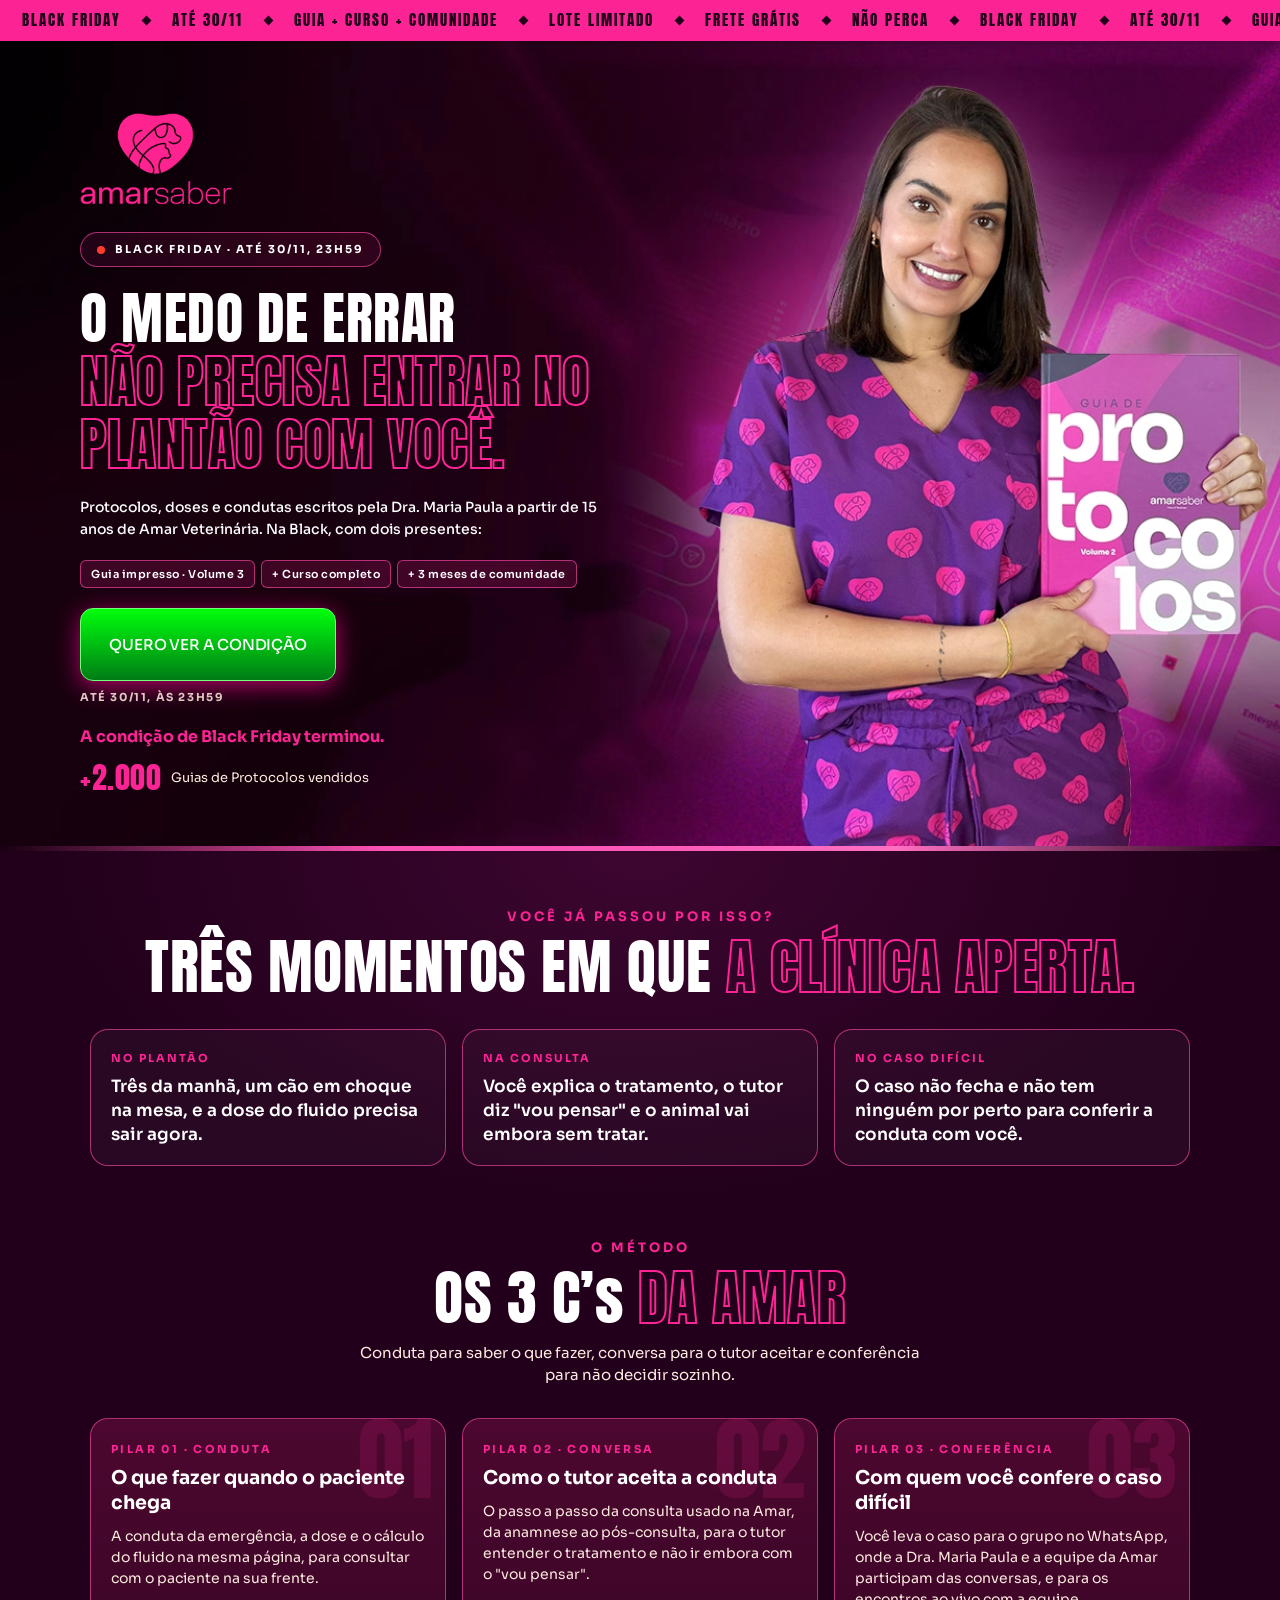
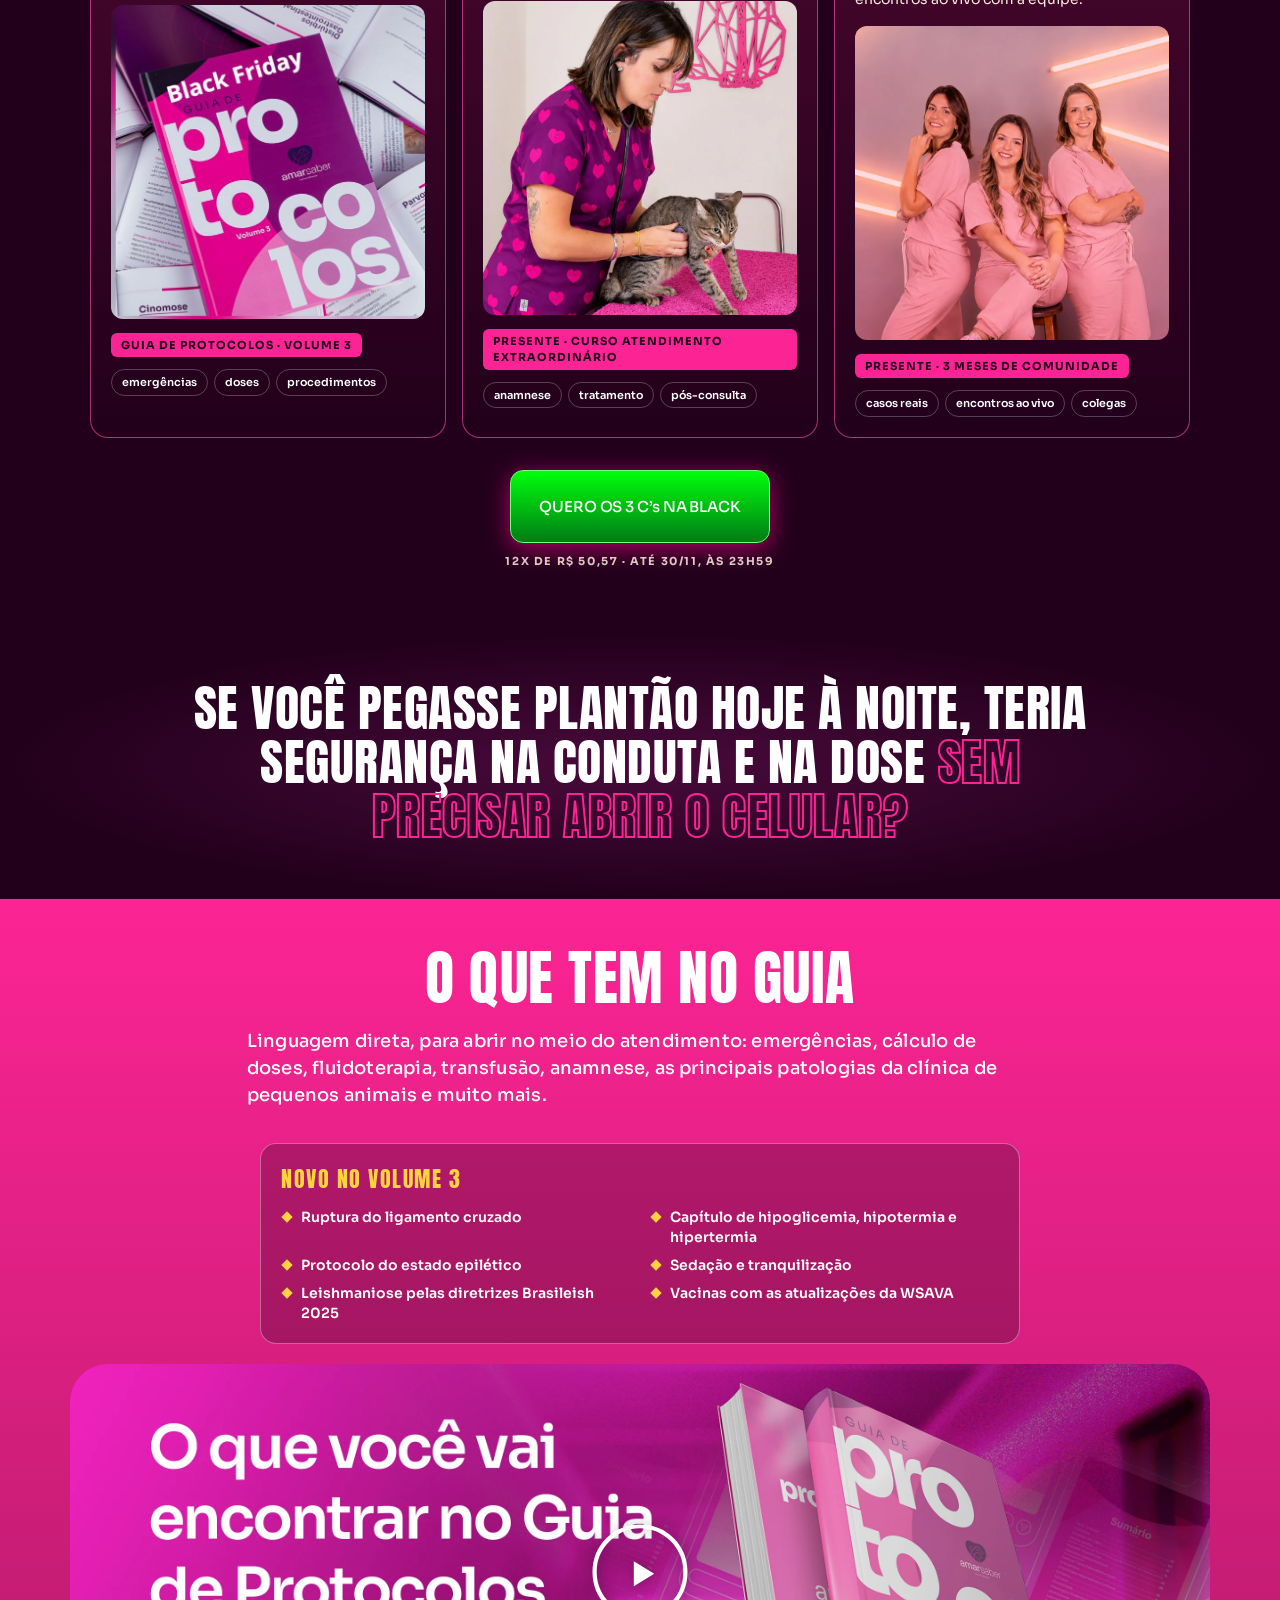
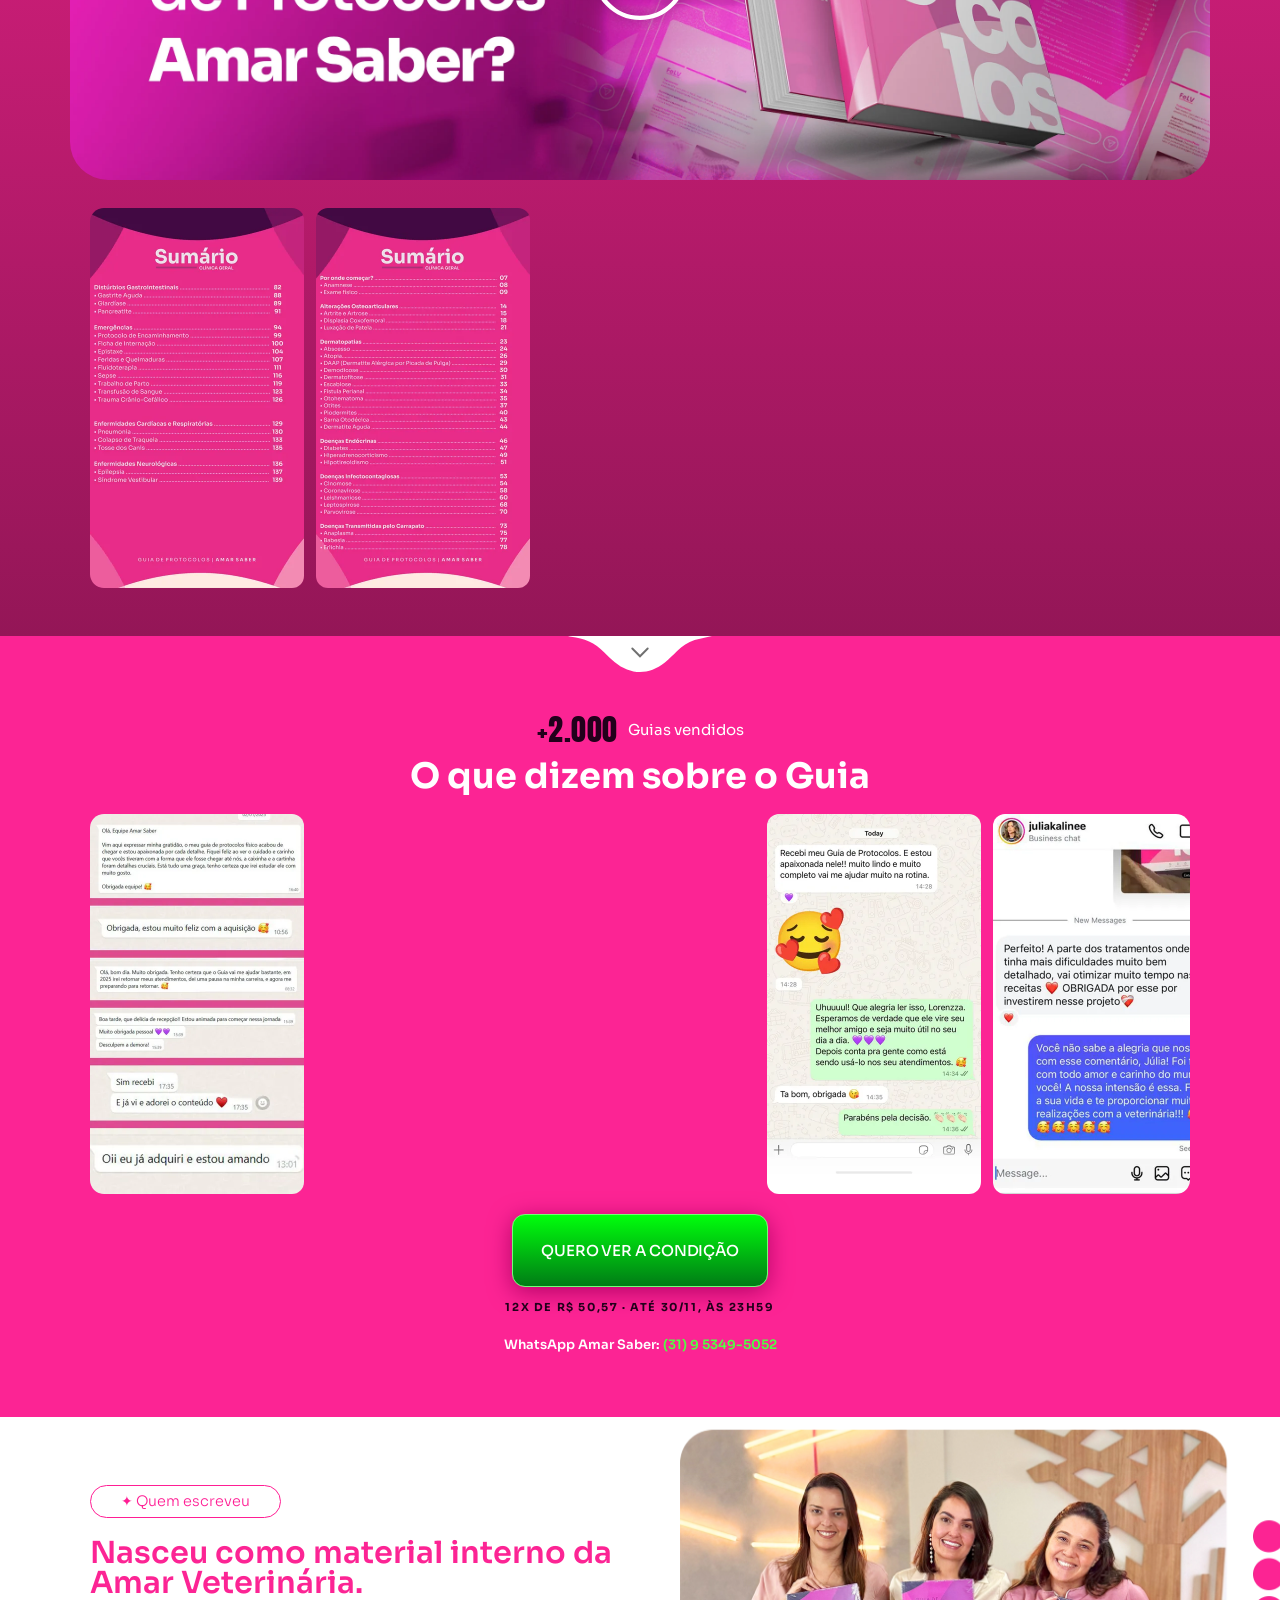
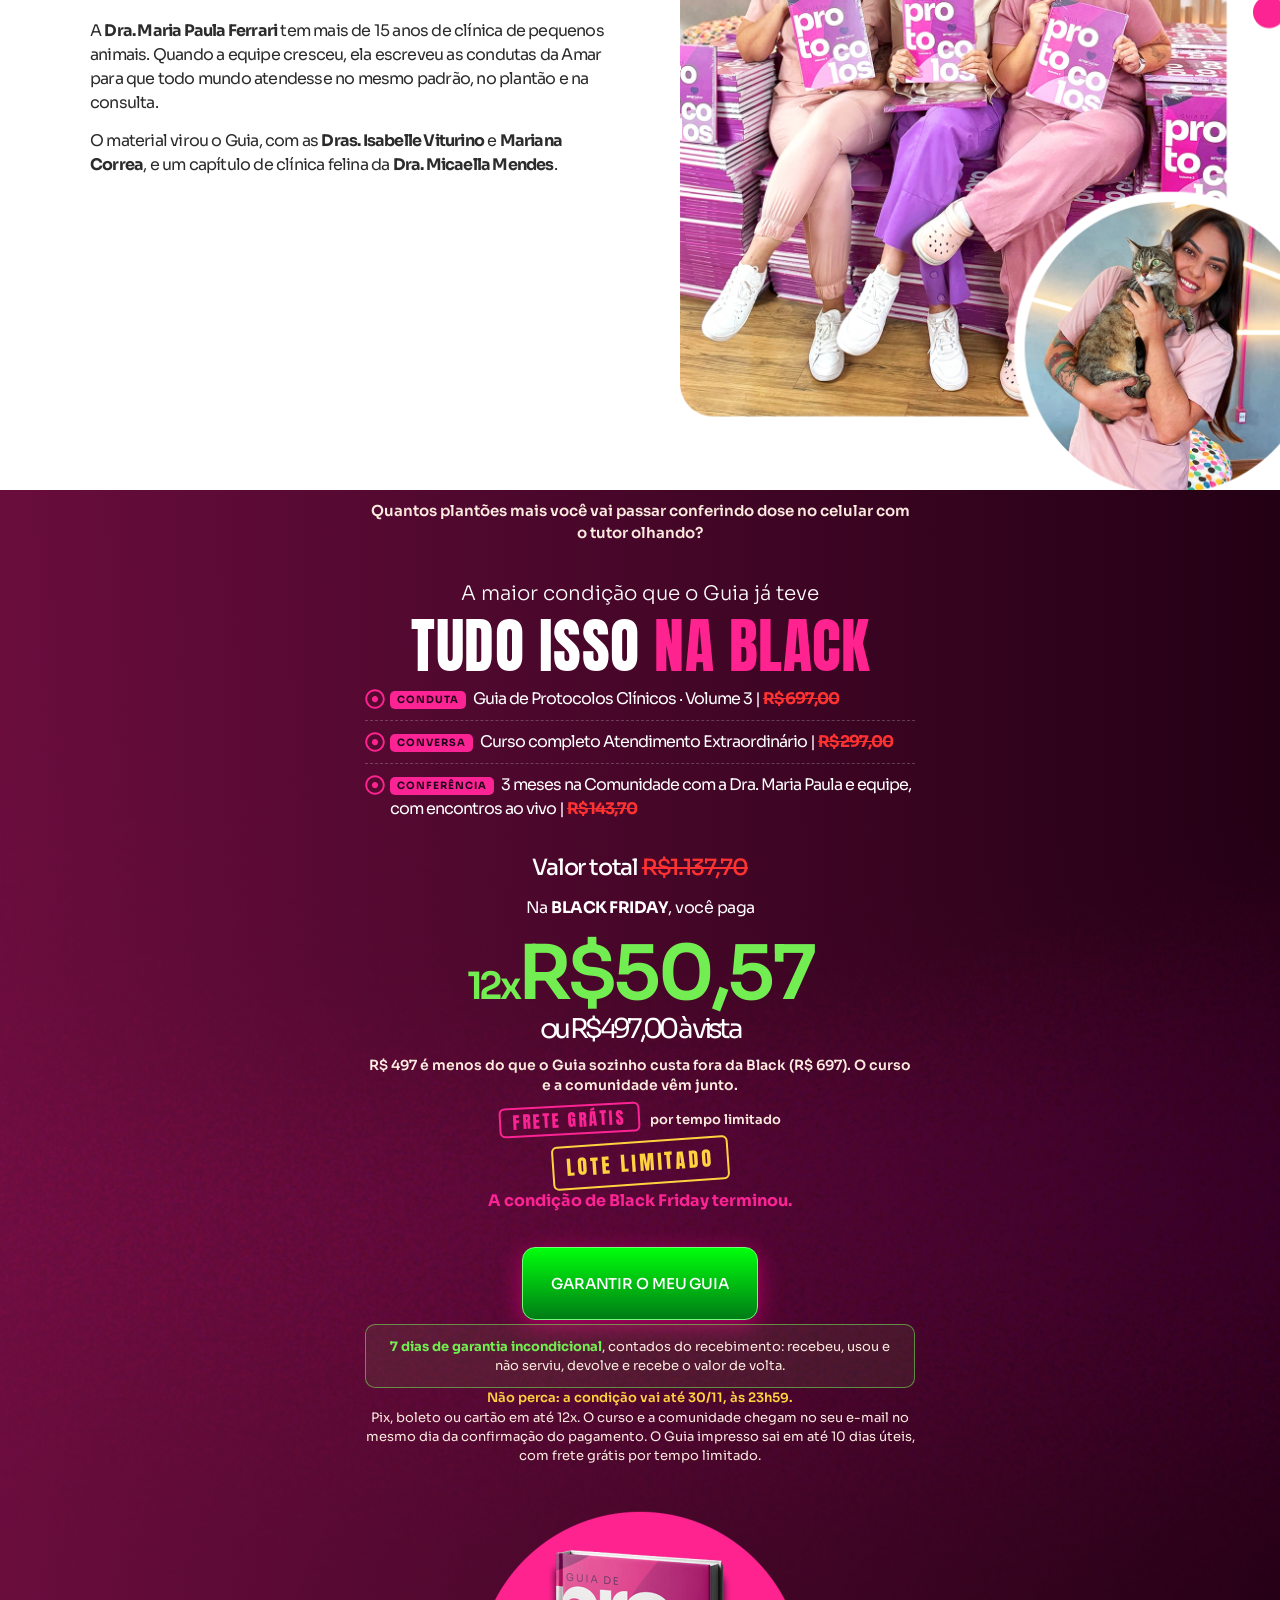
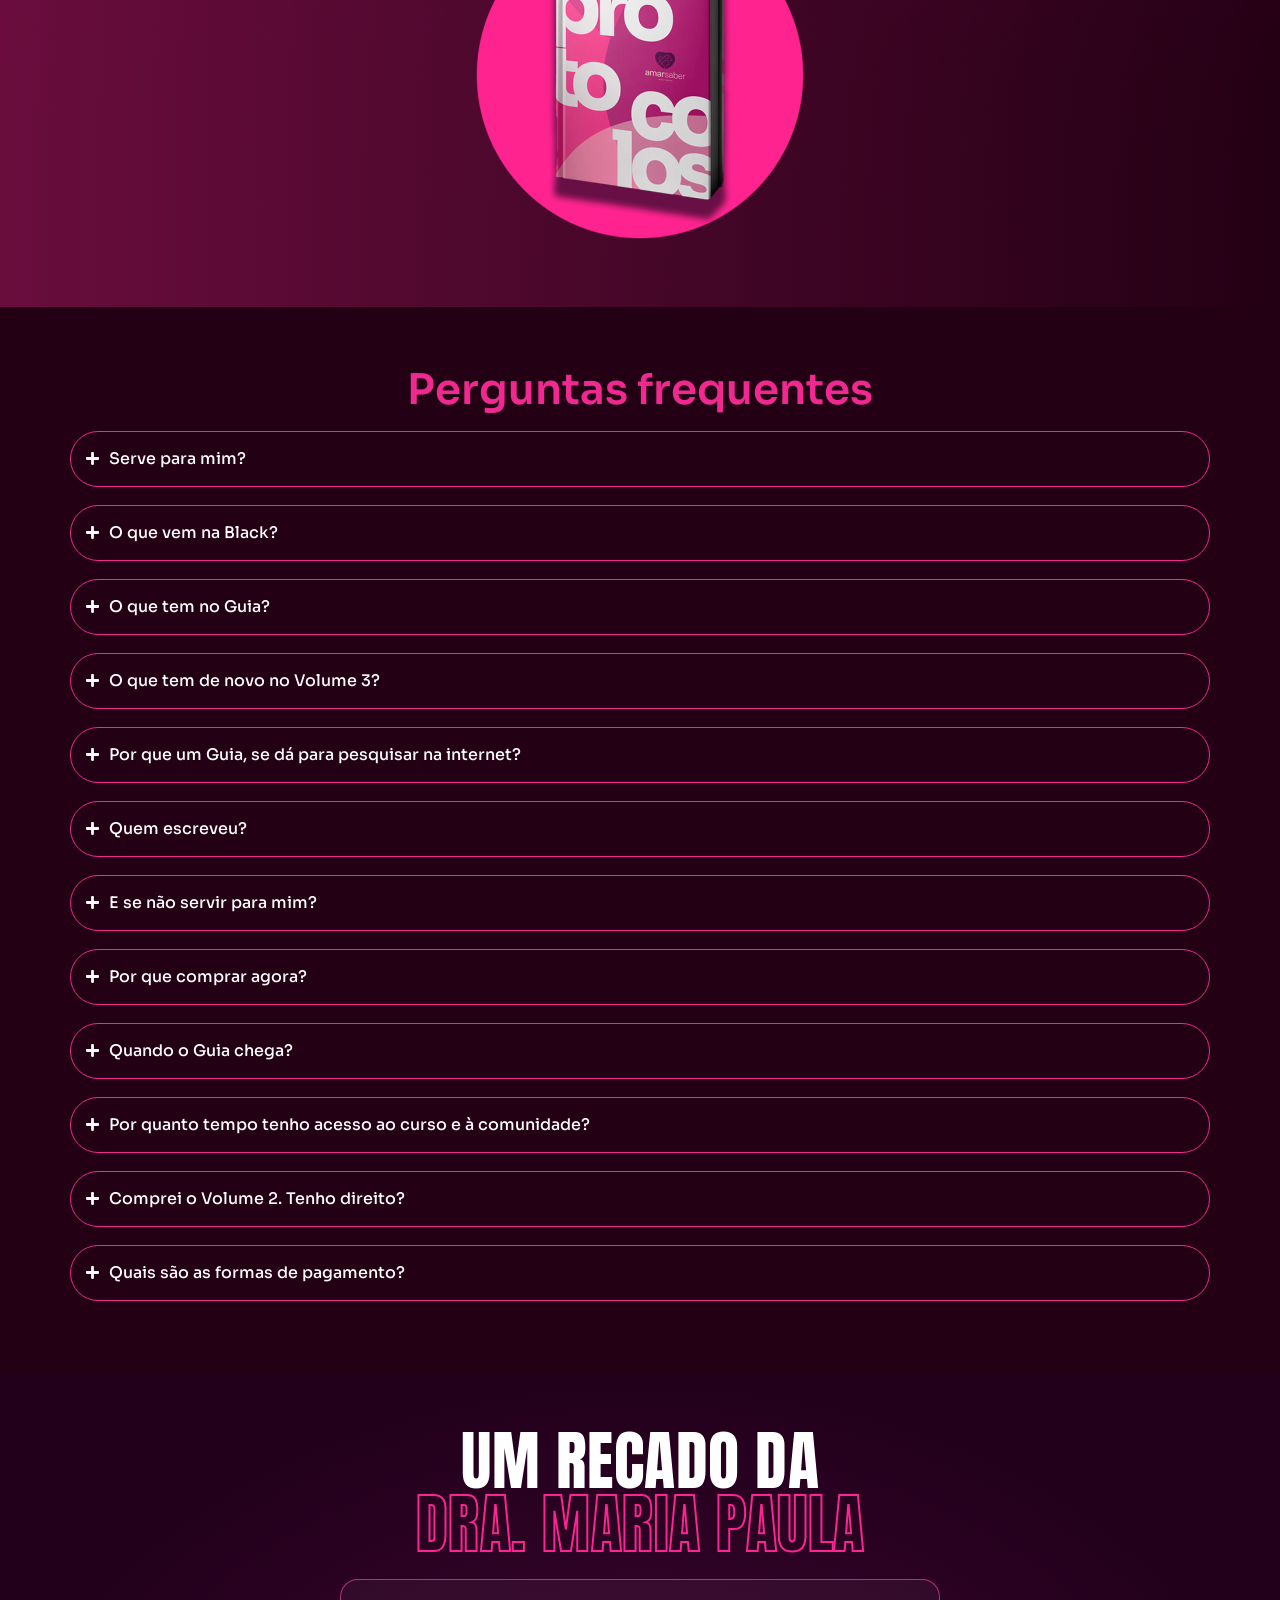
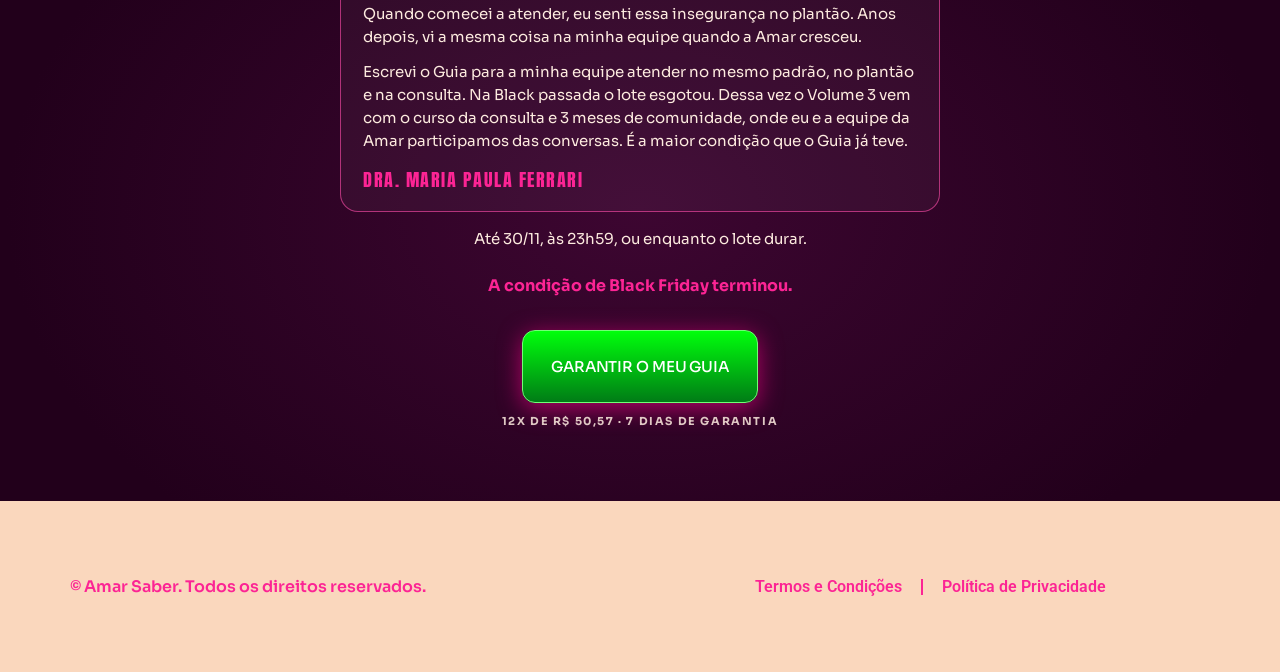
==== index.html @ 728c09ba "Downsell cita a comunidade; "e muito mais" no conteúdo do Guia - Downsell: subtítulo "o curso Atendi" ====
<!doctype html>
<html lang="pt-BR">
<head>
  <meta charset="utf-8">
  <meta name="viewport" content="width=device-width, initial-scale=1.0, viewport-fit=cover">
  <title>Black Friday – Guia de Protocolos Clínicos Volume 3 – Amar Saber</title>
  <meta name="description" content="Guia de Protocolos Amar Saber: as principais patologias, emergências e protocolos da clínica de pequenos animais. Condição exclusiva de Black Friday.">
  <!-- noindex até a abertura pública da Black Friday (o link sai primeiro no grupo VIP em 10/11) -->
  <meta name="robots" content="noindex, max-image-preview:large">

  <!-- Compartilhamento (WhatsApp, Facebook, etc.) -->
  <meta property="og:type" content="website">
  <meta property="og:title" content="Black Friday – Guia de Protocolos Clínicos Volume 3 – Amar Saber">
  <meta property="og:description" content="A ferramenta definitiva para otimizar sua rotina clínica e aumentar sua confiança no atendimento!">
  <meta property="og:image" content="https://black.amarsaber.com.br/assets/img/og-guia.jpg">

  <link rel="icon" href="assets/img/favicon-150.png" sizes="32x32">
  <link rel="icon" href="assets/img/favicon-300.png" sizes="192x192">
  <link rel="apple-touch-icon" href="assets/img/favicon-300.png">

  <link rel="preconnect" href="https://fonts.googleapis.com">
  <link rel="preconnect" href="https://fonts.gstatic.com" crossorigin>
  <link rel="stylesheet" href="https://fonts.googleapis.com/css2?family=Anton&family=Sora:wght@300;400;500;600;700&family=Space+Grotesk:wght@600&family=Roboto:wght@600&display=swap">
  <link rel="stylesheet" href="assets/css/style.css">
  <!-- Componentes da Black (faixa, dores, selo, contador, barra fixa). O style.css é dividido com o /teste/. -->
  <link rel="stylesheet" href="assets/css/venda.css?v=20261109g">

  <!-- ===== RASTREAMENTO =====
       IDs, eventos e regras ficam em assets/js/tracking.js (Meta Pixel, PostHog, Microsoft Clarity).
       Eventos do checkout (InitiateCheckout, AddPaymentInfo, Purchase) são enviados pela Yampi. -->
  <!-- Downsell: 1ª tentativa de sair (voltar) ou volta do checkout leva a /oferta-especial/ (1x por aba).
       Fica antes do tracking.js: na volta do checkout a LP sai sem enviar PageView/ViewContent de novo. -->
  <script src="assets/js/voltar.js" defer></script>
  <script src="assets/js/tracking.js" defer></script>
  <!-- Popup de objeção (09/11): cartão no canto com valor + garantia e WhatsApp. Regras em assets/js/popup.js -->
  <script src="assets/js/popup.js?v=20261109b" defer></script>
  <!-- Reta final (27/11), contadores até 30/11, barra fixa do celular e pílula de quem veio da live. -->
  <script src="assets/js/venda.js?v=20261109c" defer></script>
  <!-- UTMify: propaga utm_* e fbclid até o checkout. Script do painel UTMify (Integrações → UTMs → "Outra"). -->
  <script src="https://cdn.utmify.com.br/scripts/utms/latest.js" data-utmify-prevent-xcod-sck data-utmify-prevent-subids async defer></script>
</head>
<body>
  <noscript><img height="1" width="1" style="display:none" alt="" src="https://www.facebook.com/tr?id=1393732806282634&ev=PageView&noscript=1"></noscript>

  <!-- ===== FAIXA ROLANDO (fica fixa no topo) ===== -->
  <div class="vd-faixa" role="note" aria-label="Black Friday até 30/11. Guia, curso e comunidade. Lote limitado. Frete grátis por tempo limitado.">
    <div class="vd-faixa__trilha" aria-hidden="true">
      <div class="vd-faixa__grupo"><span>Black Friday</span><span>Até 30/11</span><span>Guia + curso + comunidade</span><span>Lote limitado</span><span>Frete grátis</span><span>Não perca</span><span>Black Friday</span><span>Até 30/11</span><span>Guia + curso + comunidade</span><span>Lote limitado</span><span>Frete grátis</span><span>Não perca</span></div>
      <div class="vd-faixa__grupo"><span>Black Friday</span><span>Até 30/11</span><span>Guia + curso + comunidade</span><span>Lote limitado</span><span>Frete grátis</span><span>Não perca</span><span>Black Friday</span><span>Até 30/11</span><span>Guia + curso + comunidade</span><span>Lote limitado</span><span>Frete grátis</span><span>Não perca</span></div>
    </div>
  </div>

  <!-- ===== 1. HERO ===== -->
  <section class="hero" data-secao="hero">
    <div class="container hero__inner">
      <div class="hero__content">
        <img class="hero__logo" src="assets/img/logo-amarsaber.png" width="254" height="152" alt="Amar Saber">
        <!-- venda.js troca o texto para quem chega da live ou do Grupo VIP (pela UTM) -->
        <p class="vd-pill" data-pill><span class="vd-pill__dot" aria-hidden="true"></span>Black Friday · até 30/11, 23h59</p>
        <!-- H1 (09/11): dor da insegurança, opção escolhida pelo Mateus -->
        <h1 class="hero__title vd-anton"><span>O medo de errar</span> <span class="vd-contorno">não precisa entrar no plantão com você.</span></h1>
        <p class="hero__lead">Protocolos, doses e condutas escritos pela Dra. Maria Paula a partir de 15 anos de Amar Veterinária. Na Black, com dois presentes:</p>
        <ul class="vd-itens">
          <li>Guia impresso · Volume 3</li>
          <li>+ Curso completo</li>
          <li>+ 3 meses de comunidade</li>
          <!-- Frete grátis e Sala VIP saíram do hero em 09/11 para o botão subir; os dois seguem na oferta -->
        </ul>


        <div><a class="btn" href="#secao-oferta" data-cta="hero">QUERO VER A CONDIÇÃO</a></div>
        <!-- Hero sem preço (decisão de 09/11): a etiqueta só leva o prazo -->
        <p class="vd-etiqueta">Até 30/11, às 23h59</p>
        <!-- Abaixo do botão desde 09/11. Até 26/11: selo. De 27/11 em diante (reta final): contador. Datas em assets/js/venda.js -->
        <p class="vd-lote" data-antes-reta><b>Lote limitado</b>Na última campanha o estoque esgotou.</p>
        <div class="vd-contador" data-reta data-contador hidden>
          <p class="vd-contador__rotulo" data-antes>Reta final: a condição termina em</p>
          <div class="vd-contador__grade" data-antes>
            <span><b data-unidade="dias">00</b>dias</span><span><b data-unidade="horas">00</b>horas</span><span><b data-unidade="min">00</b>min</span><span><b data-unidade="seg">00</b>seg</span>
          </div>
          <p class="vd-contador__fim" data-fim role="status" hidden>A condição de Black Friday terminou.</p>
        </div>
        <p class="vd-prova"><b>+2.000</b>Guias de Protocolos vendidos</p>
        <img class="vd-hero__foto" src="assets/img/hero-mobile-recorte.webp" width="800" height="680" alt="Dra. Maria Paula com o Guia de Protocolos">
      </div>
      <div class="hero__spacer"></div>
    </div>
  </section>

  <!-- ===== 2. DORES (só a dor; a solução de cada uma está no pilar correspondente da seção 2b) ===== -->
  <section class="vd-dores" data-secao="dores">
    <p class="vd-kicker">Você já passou por isso?</p>
    <h2 class="vd-h2 vd-anton">Três momentos em que <span class="vd-contorno">a clínica aperta.</span></h2>
    <ul class="vd-dores__lista">
      <li class="vd-dor">
        <div class="vd-dor__dor"><p class="vd-dor__tag">No plantão</p><p class="vd-dor__texto">Três da manhã, um cão em choque na mesa, e a dose do fluido precisa sair agora.</p></div>
      </li>
      <li class="vd-dor">
        <div class="vd-dor__dor"><p class="vd-dor__tag">Na consulta</p><p class="vd-dor__texto">Você explica o tratamento, o tutor diz "vou pensar" e o animal vai embora sem tratar.</p></div>
      </li>
      <li class="vd-dor">
        <div class="vd-dor__dor"><p class="vd-dor__tag">No caso difícil</p><p class="vd-dor__texto">O caso não fecha e não tem ninguém por perto para conferir a conduta com você.</p></div>
      </li>
    </ul>
  </section>

  <!-- ===== 2b. MÉTODO: OS 3 C’s DA AMAR (09/11, modelado da "Tríade" da Balbi). Cada pilar resolve uma dor da seção 2
       e corresponde a um item da oferta: Conduta = Guia, Conversa = curso, Conferência = comunidade. ===== -->
  <section class="vd-metodo" data-secao="metodo">
    <p class="vd-kicker">O método</p>
    <h2 class="vd-h2 vd-anton">Os 3 C<span class="vd-min">’s</span> <span class="vd-contorno">da Amar</span></h2>
    <p class="vd-metodo__lead">Conduta para saber o que fazer, conversa para o tutor aceitar e conferência para não decidir sozinho.</p>
    <ol class="vd-pilares">
      <li class="vd-pilar">
        <span class="vd-pilar__num" aria-hidden="true">01</span>
        <p class="vd-pilar__rotulo">Pilar 01 · Conduta</p>
        <h3 class="vd-pilar__titulo">O que fazer quando o paciente chega</h3>
        <p class="vd-pilar__texto">A conduta da emergência, a dose e o cálculo do fluido na mesma página, para consultar com o paciente na sua frente.</p>
        <img class="vd-pilar__foto" src="assets/img/grupo-vip.jpg" width="640" height="641" alt="Guia de Protocolos Volume 3 sobre páginas abertas" loading="lazy">
        <p class="vd-pilar__item">Guia de Protocolos · Volume 3</p>
        <ul class="vd-pilar__tags"><li>emergências</li><li>doses</li><li>procedimentos</li></ul>
      </li>
      <li class="vd-pilar">
        <span class="vd-pilar__num" aria-hidden="true">02</span>
        <p class="vd-pilar__rotulo">Pilar 02 · Conversa</p>
        <h3 class="vd-pilar__titulo">Como o tutor aceita a conduta</h3>
        <p class="vd-pilar__texto">O passo a passo da consulta usado na Amar, da anamnese ao pós-consulta, para o tutor entender o tratamento e não ir embora com o "vou pensar".</p>
        <img class="vd-pilar__foto" src="assets/img/pilar-conversa.webp" width="800" height="800" alt="Veterinária da Amar examinando um gato na mesa de atendimento" loading="lazy">
        <p class="vd-pilar__item">Presente · Curso Atendimento Extraordinário</p>
        <ul class="vd-pilar__tags"><li>anamnese</li><li>tratamento</li><li>pós-consulta</li></ul>
      </li>
      <li class="vd-pilar">
        <span class="vd-pilar__num" aria-hidden="true">03</span>
        <p class="vd-pilar__rotulo">Pilar 03 · Conferência</p>
        <h3 class="vd-pilar__titulo">Com quem você confere o caso difícil</h3>
        <p class="vd-pilar__texto">Você leva o caso para o grupo no WhatsApp, onde a Dra. Maria Paula e a equipe da Amar participam das conversas, e para os encontros ao vivo com a equipe.</p>
        <img class="vd-pilar__foto" src="assets/img/pilar-conferencia.webp" width="800" height="800" alt="Veterinárias da equipe da Amar" loading="lazy">
        <p class="vd-pilar__item">Presente · 3 meses de Comunidade</p>
        <ul class="vd-pilar__tags"><li>casos reais</li><li>encontros ao vivo</li><li>colegas</li></ul>
      </li>
    </ol>
    <div class="vd-centro vd-centro--coluna">
      <a class="btn" href="#secao-oferta" data-cta="metodo">QUERO OS 3 C’s NA BLACK</a>
      <p class="vd-etiqueta">12x de R$ 50,57 · até 30/11, às 23h59</p>
    </div>
  </section>

  <!-- ===== 2c. IDENTIDADE (09/11): a dor da insegurança, para quem começa e para quem já tem anos de plantão ===== -->
  <section class="vd-identidade" data-secao="identidade">
    <p class="vd-identidade__texto vd-anton">Se você pegasse plantão hoje à noite, teria segurança na conduta e na dose <span class="vd-contorno">sem precisar abrir o celular?</span></p>
  </section>

  <!-- ===== 3. O QUE TEM NO GUIA: VÍDEO + SUMÁRIO ===== -->
  <section class="o-que-e" data-secao="o-que-e">
    <div class="container o-que-e__inner">
      <h2 class="vd-h2 vd-anton">O que tem no Guia</h2>
      <div class="o-que-e__text">
        <p>Linguagem direta, para abrir no meio do atendimento: emergências, cálculo de doses, fluidoterapia, transfusão, anamnese, as principais patologias da clínica de pequenos animais e muito mais.</p>
      </div>
      <!-- Novidades do Volume 3 (fonte: PDF de atualizações do Volume 2 para o 3) -->
      <div class="vd-novo">
        <p class="vd-novo__titulo">Novo no Volume 3</p>
        <ul class="vd-novo__lista">
          <li>Ruptura do ligamento cruzado</li>
          <li>Capítulo de hipoglicemia, hipotermia e hipertermia</li>
          <li>Protocolo do estado epilético</li>
          <li>Sedação e tranquilização</li>
          <li>Leishmaniose pelas diretrizes Brasileish 2025</li>
          <li>Vacinas com as atualizações da WSAVA</li>
        </ul>
      </div>
      <!-- Para trocar o vídeo, altere o ID do YouTube em data-youtube -->
      <div class="video" data-youtube="kdBDKVW_Wo4">
        <button class="video__cover" type="button" aria-label="Reproduzir vídeo" style="background-image:url(assets/img/capa-video.webp)">
          <svg class="video__play" viewBox="0 0 1000 1000" aria-hidden="true"><path d="M838 162C746 71 633 25 500 25 371 25 258 71 163 162 71 254 25 367 25 500 25 633 71 746 163 837 254 929 367 979 500 979 633 979 746 933 838 837 929 746 975 633 975 500 975 367 929 254 838 162M808 192C892 279 933 379 933 500 933 621 892 725 808 808 725 892 621 938 500 938 379 938 279 896 196 808 113 725 67 621 67 500 67 379 108 279 196 192 279 108 383 62 500 62 621 62 721 108 808 192M438 392V642L642 517 438 392Z"/></svg>
        </button>
      </div>

      <!-- Fotos do Guia (09/11): mesma fileira rolando dos depoimentos (.vd-marquee), no celular e no computador. -->
      <div class="vd-marquee vd-marquee--guia gallery" aria-label="Páginas do Guia">
        <div class="vd-marquee__trilha">
          <a href="assets/img/sumario-a.png"><img src="assets/img/fileira/sumario-a.webp" width="540" height="760" alt="Sumário do Guia" loading="lazy" decoding="async"></a>
          <a href="assets/img/sumario-b.png"><img src="assets/img/fileira/sumario-b.webp" width="540" height="760" alt="Sumário do Guia" loading="lazy" decoding="async"></a>
          <a href="assets/img/sumario-c.png"><img src="assets/img/fileira/sumario-c.webp" width="540" height="760" alt="Sumário do Guia" loading="lazy" decoding="async"></a>
          <a href="assets/img/sumario-d.png"><img src="assets/img/fileira/sumario-d.webp" width="540" height="760" alt="Sumário do Guia" loading="lazy" decoding="async"></a>
          <a href="assets/img/pagina-1.jpg"><img src="assets/img/fileira/pagina-1.webp" width="538" height="760" alt="Página do Guia" loading="lazy" decoding="async"></a>
          <a href="assets/img/pagina-3.jpg"><img src="assets/img/fileira/pagina-3.webp" width="538" height="760" alt="Página do Guia" loading="lazy" decoding="async"></a>
          <a href="assets/img/pagina-2.jpg"><img src="assets/img/fileira/pagina-2.webp" width="538" height="760" alt="Página do Guia" loading="lazy" decoding="async"></a>
          <a href="assets/img/sumario-a.png" tabindex="-1" aria-hidden="true"><img src="assets/img/fileira/sumario-a.webp" width="540" height="760" alt="" loading="lazy" decoding="async"></a>
          <a href="assets/img/sumario-b.png" tabindex="-1" aria-hidden="true"><img src="assets/img/fileira/sumario-b.webp" width="540" height="760" alt="" loading="lazy" decoding="async"></a>
          <a href="assets/img/sumario-c.png" tabindex="-1" aria-hidden="true"><img src="assets/img/fileira/sumario-c.webp" width="540" height="760" alt="" loading="lazy" decoding="async"></a>
          <a href="assets/img/sumario-d.png" tabindex="-1" aria-hidden="true"><img src="assets/img/fileira/sumario-d.webp" width="540" height="760" alt="" loading="lazy" decoding="async"></a>
          <a href="assets/img/pagina-1.jpg" tabindex="-1" aria-hidden="true"><img src="assets/img/fileira/pagina-1.webp" width="538" height="760" alt="" loading="lazy" decoding="async"></a>
          <a href="assets/img/pagina-3.jpg" tabindex="-1" aria-hidden="true"><img src="assets/img/fileira/pagina-3.webp" width="538" height="760" alt="" loading="lazy" decoding="async"></a>
          <a href="assets/img/pagina-2.jpg" tabindex="-1" aria-hidden="true"><img src="assets/img/fileira/pagina-2.webp" width="538" height="760" alt="" loading="lazy" decoding="async"></a>
        </div>
      </div>
    </div>
  </section>

  <!-- ===== 4. DEPOIMENTOS ===== -->
  <section class="provas" data-secao="provas">
    <div class="container provas__inner">
      <img class="provas__arrow" src="assets/img/seta-separadora.svg" width="224" height="55" alt="">
      <p class="vd-prova vd-prova--rosa"><b>+2.000</b>Guias vendidos</p>
      <h2 class="section-title section-title--sm">O que dizem sobre o Guia</h2>

      <!-- Depoimentos (09/11): uma fileira só, rolando sem parar; para com o mouse em cima. A lista vem 2x para o loop
           não ter emenda (a 2ª cópia fica escondida de leitor de tela). O clique abre o lightbox do main.js (.gallery a). -->
      <div class="vd-marquee gallery" aria-label="Depoimentos">
        <div class="vd-marquee__trilha">
          <a href="assets/img/depoimento-1.jpg"><img src="assets/img/fileira/depoimento-1.webp" width="428" height="760" alt="Depoimento de quem usa o Guia" loading="lazy" decoding="async"></a>
          <a href="assets/img/depoimento-6.jpg"><img src="assets/img/fileira/depoimento-6.webp" width="428" height="760" alt="Depoimento de quem usa o Guia" loading="lazy" decoding="async"></a>
          <a href="assets/img/depoimento-2.jpg"><img src="assets/img/fileira/depoimento-2.webp" width="428" height="760" alt="Depoimento de quem usa o Guia" loading="lazy" decoding="async"></a>
          <a href="assets/img/depoimento-5.jpg"><img src="assets/img/fileira/depoimento-5.webp" width="428" height="760" alt="Depoimento de quem usa o Guia" loading="lazy" decoding="async"></a>
          <a href="assets/img/depoimento-3.jpg"><img src="assets/img/fileira/depoimento-3.webp" width="428" height="760" alt="Depoimento de quem usa o Guia" loading="lazy" decoding="async"></a>
          <a href="assets/img/depoimento-4.jpg"><img src="assets/img/fileira/depoimento-4.webp" width="428" height="760" alt="Depoimento de quem usa o Guia" loading="lazy" decoding="async"></a>
          <a href="assets/img/depoimento-1.jpg" tabindex="-1" aria-hidden="true"><img src="assets/img/fileira/depoimento-1.webp" width="428" height="760" alt="" loading="lazy" decoding="async"></a>
          <a href="assets/img/depoimento-6.jpg" tabindex="-1" aria-hidden="true"><img src="assets/img/fileira/depoimento-6.webp" width="428" height="760" alt="" loading="lazy" decoding="async"></a>
          <a href="assets/img/depoimento-2.jpg" tabindex="-1" aria-hidden="true"><img src="assets/img/fileira/depoimento-2.webp" width="428" height="760" alt="" loading="lazy" decoding="async"></a>
          <a href="assets/img/depoimento-5.jpg" tabindex="-1" aria-hidden="true"><img src="assets/img/fileira/depoimento-5.webp" width="428" height="760" alt="" loading="lazy" decoding="async"></a>
          <a href="assets/img/depoimento-3.jpg" tabindex="-1" aria-hidden="true"><img src="assets/img/fileira/depoimento-3.webp" width="428" height="760" alt="" loading="lazy" decoding="async"></a>
          <a href="assets/img/depoimento-4.jpg" tabindex="-1" aria-hidden="true"><img src="assets/img/fileira/depoimento-4.webp" width="428" height="760" alt="" loading="lazy" decoding="async"></a>
        </div>
      </div>

      <div class="center"><a class="btn" href="#secao-oferta" data-cta="provas">QUERO VER A CONDIÇÃO</a></div>
      <p class="vd-etiqueta">12x de R$ 50,57 · até 30/11, às 23h59</p>
      <p class="provas__whats">WhatsApp Amar Saber: <a href="https://api.whatsapp.com/send?phone=5531953495052">(31) 9 5349-5052</a></p>
    </div>
  </section>

  <!-- ===== 5. AUTORAS ===== -->
  <section class="autoras" data-secao="autoras">
    <div class="container autoras__inner">
      <div class="autoras__row">
        <div class="autoras__col">
          <div class="badge">✦ Quem escreveu</div>
          <h2 class="autoras__title">Nasceu como material interno da Amar Veterinária.</h2>
          <div class="autoras__text">
            <p>A <strong>Dra. Maria Paula Ferrari</strong> tem mais de 15 anos de clínica de pequenos animais. Quando a equipe cresceu, ela escreveu as condutas da Amar para que todo mundo atendesse no mesmo padrão, no plantão e na consulta.</p>
            <p>O material virou o Guia, com as <strong>Dras. Isabelle Viturino</strong> e <strong>Mariana Correa</strong>, e um capítulo de clínica felina da <strong>Dra. Micaella Mendes</strong>.</p>
          </div>
        </div>
        <div class="autoras__col autoras__col--img">
          <img src="assets/img/autoras.webp" width="1292" height="1348" alt="Dra. Maria Paula Ferrari e equipe com o Guia de Protocolos" loading="lazy">
        </div>
      </div>
    </div>
  </section>

  <!-- ===== 6. OFERTA ===== -->
  <section class="oferta" id="secao-oferta" data-secao="oferta">
    <div class="container oferta__inner">
      <div class="oferta__col">
        <!-- Dor antes do preço (09/11) -->
        <p class="vd-oferta__dor">Quantos plantões mais você vai passar conferindo dose no celular com o tutor olhando?</p>
        <p class="oferta__kicker">A maior condição que o Guia já teve</p>
        <h2 class="oferta__title vd-anton">Tudo isso <span class="rosa">na Black</span></h2>

        <!-- Itens da oferta: edite nome e valor "de". Prefixo = pilar dos 3 C’s (seção 2b) -->
        <ul class="oferta__list">
          <li><span class="vd-c">Conduta</span> Guia de Protocolos Clínicos · Volume 3 | <b class="red">R$ 697,00</b></li>
          <li><span class="vd-c">Conversa</span> Curso completo Atendimento Extraordinário | <b class="red">R$&nbsp;297,00</b></li>
          <li><span class="vd-c">Conferência</span> 3 meses na Comunidade com a Dra. Maria Paula e equipe, com encontros ao vivo | <b class="red">R$&nbsp;143,70</b></li>
        </ul>

        <p class="oferta__total">Valor total <span class="red">R$1.137,70</span></p>
        <p class="oferta__but">Na <strong>BLACK FRIDAY</strong>, você paga</p>
        <p class="oferta__price"><span>12x</span>R$50,57</p>
        <p class="oferta__cash">ou R$497,00 à vista</p>
        <!-- Âncora principal da live (LIVE-ROTEIRO.md, Valor, âncora e CTA, item 6) -->
        <p class="vd-ancora">R$ 497 é menos do que o Guia sozinho custa fora da Black (R$ 697). O curso e a comunidade vêm junto.</p>
        <p class="vd-frete"><b>Frete grátis</b>por tempo limitado</p>
        <p class="vd-selo">Lote limitado</p>

        <div class="vd-contador vd-contador--centro" data-reta data-contador hidden>
          <p class="vd-contador__rotulo" data-antes>A condição termina em</p>
          <div class="vd-contador__grade" data-antes>
            <span><b data-unidade="dias">00</b>dias</span><span><b data-unidade="horas">00</b>horas</span><span><b data-unidade="min">00</b>min</span><span><b data-unidade="seg">00</b>seg</span>
          </div>
          <p class="vd-contador__fim" data-fim role="status" hidden>A condição de Black Friday terminou.</p>
        </div>

        <!-- Link do checkout -->
        <div class="center"><a class="btn" href="https://seguro.amarsaberstore.com.br/r/LUIR27AS3L?promocode=BLACKAMARSABER" data-cta="oferta">GARANTIR O MEU GUIA</a></div>
        <!-- Garantia (09/11): mesmo texto da live (LIVE-ROTEIRO.md, pitch bloco 7). Frete de volta só no FAQ. -->
        <p class="vd-garantia"><b>7 dias de garantia incondicional</b>, contados do recebimento: recebeu, usou e não serviu, devolve e recebe o valor de volta.</p>
        <p class="vd-oferta__urg">Não perca: a condição vai até 30/11, às 23h59.</p>
        <p class="vd-oferta__pag">Pix, boleto ou cartão em até 12x. O curso e a comunidade chegam no seu e-mail no mesmo dia da confirmação do pagamento. O Guia impresso sai em até 10 dias úteis, com frete grátis por tempo limitado.</p>

        <img class="oferta__book" src="assets/img/livro-oferta.png" width="380" height="380" alt="Guia de Protocolos" loading="lazy">
      </div>
    </div>
  </section>

  <!-- ===== 7. FAQ (09/11: quebra objeção e aumenta valor percebido; o mesmo no /teste/) ===== -->
  <section class="faq" data-secao="faq">
    <div class="container faq__inner">
      <h2 class="faq__title">Perguntas frequentes</h2>
      <div class="faq__list">
        <details>
          <summary>Serve para mim?</summary>
          <div class="faq__answer"><p>Se você está <strong>começando</strong> (estudante ou recém-formado), é a base de conduta para entrar no plantão com mais segurança. Se você <strong>já atende</strong>, é a consulta rápida no meio do atendimento, com a conduta e a dose das principais doenças e emergências. Se você tem uma <strong>clínica</strong>, é o mesmo protocolo para toda a equipe e um material para treinar quem chega.</p></div>
        </details>
        <details>
          <summary>O que vem na Black?</summary>
          <div class="faq__answer"><p>O <strong>Guia de Protocolos Volume 3 impresso</strong> (R$ 697 fora da Black), o <strong>curso Atendimento Extraordinário</strong>, com mais de 20 aulas e certificado (R$ 297), e <strong>3 meses na Comunidade</strong> com a Dra. Maria Paula e a equipe da Amar, com encontros ao vivo (R$ 143,70). Tudo soma R$ 1.137,70. Na Black, sai por R$ 497 à vista ou 12x de R$ 50,57, com frete grátis por tempo limitado.</p></div>
        </details>
        <details>
          <summary>O que tem no Guia?</summary>
          <div class="faq__answer"><p>Emergências, cálculo de doses, fluidoterapia, transfusão, anamnese, as principais patologias da clínica de pequenos animais, um capítulo de clínica felina e muito mais. A linguagem é direta, para abrir no meio do atendimento e achar a conduta e a dose na mesma página.</p></div>
        </details>
        <details>
          <summary>O que tem de novo no Volume 3?</summary>
          <div class="faq__answer"><p>Ruptura do ligamento cruzado; hipoglicemia, hipotermia e hipertermia; estado epilético; sedação e tranquilização; leishmaniose pelas diretrizes Brasileish 2025; vacinas com as atualizações da WSAVA.</p></div>
        </details>
        <details>
          <summary>Por que um Guia, se dá para pesquisar na internet?</summary>
          <div class="faq__answer"><p>Na internet você encontra respostas diferentes e ainda precisa conferir a fonte com o paciente na mesa. O Guia reúne num lugar só as condutas que a equipe da Amar Veterinária usa no dia a dia, escritas pela Dra. Maria Paula a partir de 15 anos de clínica. E você consulta sem pegar o celular na frente do tutor.</p></div>
        </details>
        <details>
          <summary>Quem escreveu?</summary>
          <div class="faq__answer"><p>A <strong>Dra. Maria Paula Ferrari</strong>, com mais de 15 anos de clínica de pequenos animais, escreveu as condutas da Amar para a equipe atender no mesmo padrão. O material virou o Guia com as Dras. Isabelle Viturino e Mariana Correa, e um capítulo de clínica felina da Dra. Micaella Mendes. Já são mais de 2.000 Guias vendidos.</p></div>
        </details>
        <details>
          <summary>E se não servir para mim?</summary>
          <div class="faq__answer"><p>Você tem <strong>7 dias de garantia incondicional</strong>, contados do dia em que o Guia chega. Recebeu, usou e não serviu: devolve o Guia e recebe o valor de volta.</p></div>
        </details>
        <details>
          <summary>Por que comprar agora?</summary>
          <div class="faq__answer"><p>É a <strong>maior condição que o Guia já teve</strong>. Fora da Black, o Guia sozinho custa R$ 697, e o curso e a comunidade são vendidos à parte. A condição vai até 30/11, às 23h59, ou enquanto o lote durar. Na última Black, o estoque esgotou.</p></div>
        </details>
        <details>
          <summary>Quando o Guia chega?</summary>
          <div class="faq__answer"><p>O curso e a comunidade são online e liberam no mesmo dia da confirmação do pagamento, pelo e-mail que você usar na compra. O Guia é impresso e sai em até 10 dias úteis depois da confirmação do pagamento, com frete grátis por tempo limitado.</p></div>
        </details>
        <details>
          <summary>Por quanto tempo tenho acesso ao curso e à comunidade?</summary>
          <div class="faq__answer"><p>O curso fica liberado por <strong>1 ano</strong> a partir do pagamento, no e-mail da compra. A comunidade no WhatsApp vale por <strong>3 meses</strong>, com encontros ao vivo com a equipe da Amar.</p></div>
        </details>
        <details>
          <summary>Comprei o Volume 2. Tenho direito?</summary>
          <div class="faq__answer"><p>Quem comprou o Volume 2 já recebeu as atualizações em PDF. O Volume 3 completo, impresso, com o curso Atendimento Extraordinário e 3 meses de comunidade, está nesta condição de Black Friday.</p></div>
        </details>
        <details>
          <summary>Quais são as formas de pagamento?</summary>
          <div class="faq__answer"><p>Cartão de crédito em até 12x de R$ 50,57 (menos de R$ 1,69 por dia), ou R$ 497 à vista no Pix ou no boleto.</p></div>
        </details>
      </div>
    </div>
  </section>

  <!-- ===== 8. FECHAMENTO: recado da Dra. em 1ª pessoa (09/11, texto aprovado pelo Mateus). Botão direto ao checkout. ===== -->
  <section class="vd-fechamento" data-secao="fechamento">
    <h2 class="vd-fechamento__title vd-fechamento__title--recado vd-anton"><span>Um recado da</span> <span class="vd-contorno">Dra. Maria Paula</span></h2>
    <div class="vd-recado">
      <p>Quando comecei a atender, eu senti essa insegurança no plantão. Anos depois, vi a mesma coisa na minha equipe quando a Amar cresceu.</p>
      <p>Escrevi o Guia para a minha equipe atender no mesmo padrão, no plantão e na consulta. Na Black passada o lote esgotou. Dessa vez o Volume 3 vem com o curso da consulta e 3 meses de comunidade, onde eu e a equipe da Amar participamos das conversas. É a maior condição que o Guia já teve.</p>
      <p class="vd-assinatura">Dra. Maria Paula Ferrari</p>
    </div>
    <p class="vd-fechamento__lead">Até 30/11, às 23h59, ou enquanto o lote durar.</p>
    <p class="vd-lote vd-lote--centro" data-antes-reta><b>Lote limitado</b>Na última campanha o estoque esgotou.</p>
    <div class="vd-contador vd-contador--centro" data-reta data-contador hidden>
      <div class="vd-contador__grade" data-antes>
        <span><b data-unidade="dias">00</b>dias</span><span><b data-unidade="horas">00</b>horas</span><span><b data-unidade="min">00</b>min</span><span><b data-unidade="seg">00</b>seg</span>
      </div>
      <p class="vd-contador__fim" data-fim role="status" hidden>A condição de Black Friday terminou.</p>
    </div>
    <div class="vd-centro vd-centro--coluna">
      <a class="btn" href="https://seguro.amarsaberstore.com.br/r/LUIR27AS3L?promocode=BLACKAMARSABER" data-cta="fechamento">GARANTIR O MEU GUIA</a>
      <p class="vd-etiqueta">12x de R$ 50,57 · 7 dias de garantia</p>
    </div>
  </section>

  <!-- ===== RODAPÉ ===== -->
  <footer class="footer">
    <div class="container footer__inner">
      <p class="footer__copy">© Amar Saber. Todos os direitos reservados.</p>
      <nav class="footer__nav" aria-label="Rodapé">
        <a href="https://amarsaber.com.br/termos-e-condicoes/">Termos e Condições</a>
        <a href="https://amarsaber.com.br/politica-de-privacidade/">Política de Privacidade</a>
      </nav>
    </div>
  </footer>

  <!-- ===== BARRA FIXA (celular): aparece depois do hero e some na oferta. Sem preço. ===== -->
  <div class="vd-barra is-oculta" data-contador>
    <p class="vd-barra__tempo">
      <!-- Barra (09/11): texto fixo até faltarem 7 dias; depois, contador até 30/11 (CONFIG.barraContador em venda.js) -->
      <span data-barra-antes>Lote limitado<b>Condição acaba em breve</b></span>
      <span data-barra-reta hidden>A Black termina em<b data-curto>--</b></span>
    </p>
    <a class="btn" href="#secao-oferta" data-cta="barra">VER A CONDIÇÃO</a>
  </div>

  <script src="assets/js/main.js?v=20261109f"></script>
</body>
</html>
---- assets/css/style.css ----
/* =========================================================
   Amar Saber — Black Friday Guia de Protocolos
   Cores e fontes centralizadas aqui: mude uma vez, muda tudo.
   ========================================================= */
:root {
  --bg-dark: #22001b;          /* fundo geral (seção "Para quem") */
  --pink: #fc2494;             /* rosa principal */
  --pink-hero: #f31f98;
  --pink-alt: #ff2390;         /* destaques e ícones da oferta */
  --pink-faq: #f02990;
  --red-strike: #ff3232;       /* preços riscados */
  --green-price: #73ee52;
  --green-whats: #52ff43;
  --topbar: #f70000;
  --footer-bg: #fad7bd;
  --font: "Sora", sans-serif;
  --container: 1140px;
}

*, *::before, *::after { box-sizing: border-box; }
html { scroll-behavior: smooth; }
body {
  margin: 0;
  background: var(--bg-dark);
  color: #333;
  font-family: var(--font);
  font-size: 16px;
  line-height: 1.5;
  -webkit-text-size-adjust: 100%;
}
img { max-width: 100%; height: auto; display: block; }
/* voltar.js: esconde a LP enquanto troca para o downsell */
.as-saindo body { visibility: hidden; }
h1, h2, h3, p { margin: 0; }
a { color: inherit; text-decoration: none; }
strong, b { font-weight: 700; }

.container { width: 100%; max-width: var(--container); margin: 0 auto; }
.center { display: flex; justify-content: center; }
.rosa { color: var(--pink-alt); }
.red { color: var(--red-strike); text-decoration: line-through; }

/* Mostrar/ocultar por dispositivo (mobile = até 767px) */
@media (max-width: 767px) { .only-desktop { display: none !important; } }
@media (min-width: 768px) { .only-mobile { display: none !important; } }

/* ---------- Botão verde (todos os CTAs) ---------- */
.btn {
  display: inline-block;
  padding: 28px;
  font-family: var(--font);
  font-size: 15px;
  font-weight: 500;
  line-height: 1;
  letter-spacing: -0.1px;
  color: #fff;
  text-align: center;
  background: linear-gradient(180deg, #00ff0c 0%, #007c16 100%);
  border: 1px solid #71ff77;
  border-radius: 13px;
  box-shadow: 0 5px 23px 0 #b30367;
  transition: transform .3s;
}
.btn:hover, .btn:focus-visible { transform: scale(1.1); }

/* ---------- Títulos de seção (brancos, centralizados) ---------- */
.section-title {
  font-size: 35px;
  font-weight: 700;
  line-height: 36px;
  color: #fff;
  text-align: center;
}

/* =========================================================
   FAIXA FIXA DO TOPO
   ========================================================= */
.topbar {
  position: fixed;
  top: 0; left: 0; right: 0;
  z-index: 28;
  background: var(--topbar);
  padding: 11px 10px 10px;
}
.topbar p {
  font-family: "Space Grotesk", sans-serif;
  font-size: 16px;
  font-weight: 600;
  line-height: 24px;
  color: #fff;
  text-align: center;
  text-transform: uppercase;
}

/* =========================================================
   1. HERO
   ========================================================= */
.hero {
  position: relative;
  min-height: 90vh;
  display: flex;
  padding: 0 10px;
  background: url(../img/hero-desktop.webp) center / cover no-repeat;
}
/* linha brilhante rosa na base do hero */
.hero::before {
  content: "";
  position: absolute;
  left: 0; right: 0; bottom: 0;
  height: 5px;
  background: linear-gradient(90deg, #180011 0%, #ff52b4 30%, #ff59b7 50%, #ff70c1 70%, #180011 100%);
}
.hero__inner { display: flex; padding: 10px 0; }
.hero__content {
  width: 49.729%;
  padding: 10px;
  display: flex;
  flex-direction: column;
  justify-content: center;
  gap: 20px;
}
.hero__spacer { flex: 1; }
.hero__logo { width: 180px; }
.hero__title {
  font-size: 32px;
  font-weight: 700;
  line-height: 1;
  color: var(--pink-hero);
}
.hero__lead {
  font-size: 14px;
  font-weight: 500;
  line-height: 22px;
  color: #fff;
}

/* =========================================================
   2. PARA QUEM É
   ========================================================= */
.para-quem { padding: 0 16px; overflow: hidden; }
.para-quem__inner { display: flex; padding: 48px 0; }
.para-quem__col {
  width: 50%;
  padding: 10px;
  display: flex;
  flex-direction: column;
  gap: 20px;
}
.para-quem__title {
  font-size: 38px;
  font-weight: 700;
  line-height: 32px;
  color: var(--pink);
  text-align: center;
}
.para-quem__mockup { width: 100%; }

.icon-box { display: flex; align-items: flex-start; gap: 24px; padding: 0 20px; }
.icon-box__icon {
  flex: none;
  display: inline-flex;
  padding: 6px;
  border-radius: 50%;
  background: var(--pink);
  transition: transform .3s;
}
.icon-box__icon:hover { transform: scale(1.1); }
.icon-box__icon svg { width: 29px; height: 29px; fill: #fff; }
.icon-box__title {
  margin: 8px 0 7px;
  font-size: 16px;
  font-weight: 600;
  line-height: 1.2;
  color: #fff;
}
.icon-box__title--lg { font-size: 17px; }
.icon-box__text {
  font-size: 13px;
  font-weight: 400;
  line-height: 15px;
  color: #fdebdf;
}

.para-quem__col:first-child { gap: 0; }

/* linha pontilhada entre os itens */
.divider { padding: 15px 0; margin-top: -4px; }
.divider::before {
  content: "";
  display: block;
  height: 20px;
  background: rgba(255, 222, 222, .34);
  -webkit-mask: url("data:image/svg+xml,%3Csvg xmlns='http://www.w3.org/2000/svg' preserveAspectRatio='xMidYMid meet' overflow='visible' height='100%25' viewBox='0 0 126 26' fill='black' stroke='none'%3E%3Cpath d='M3,10.2c2.6,0,2.6,2,2.6,3.2S4.4,16.5,3,16.5s-3-1.4-3-3.2S0.4,10.2,3,10.2z M18.8,10.2c1.7,0,3.2,1.4,3.2,3.2s-1.4,3.2-3.2,3.2c-1.7,0-3.2-1.4-3.2-3.2S17,10.2,18.8,10.2z M34.6,10.2c1.5,0,2.6,1.4,2.6,3.2s-0.5,3.2-1.9,3.2c-1.5,0-3.4-1.4-3.4-3.2S33.1,10.2,34.6,10.2z M50.5,10.2c1.7,0,3.2,1.4,3.2,3.2s-1.4,3.2-3.2,3.2c-1.7,0-3.3-0.9-3.3-2.6S48.7,10.2,50.5,10.2z M66.2,10.2c1.5,0,3.4,1.4,3.4,3.2s-1.9,3.2-3.4,3.2c-1.5,0-2.6-0.4-2.6-2.1S64.8,10.2,66.2,10.2z M82.2,10.2c1.7,0.8,2.6,1.4,2.6,3.2s-0.1,3.2-1.6,3.2c-1.5,0-3.7-1.4-3.7-3.2S80.5,9.4,82.2,10.2zM98.6,10.2c1.5,0,2.6,0.4,2.6,2.1s-1.2,4.2-2.6,4.2c-1.5,0-3.7-0.4-3.7-2.1S97.1,10.2,98.6,10.2z M113.4,10.2c1.2,0,2.2,0.9,2.2,3.2s-0.1,3.2-1.3,3.2s-3.1-1.4-3.1-3.2S112.2,10.2,113.4,10.2z'/%3E%3C/svg%3E") 0 0 / auto 100% repeat-x;
          mask: url("data:image/svg+xml,%3Csvg xmlns='http://www.w3.org/2000/svg' preserveAspectRatio='xMidYMid meet' overflow='visible' height='100%25' viewBox='0 0 126 26' fill='black' stroke='none'%3E%3Cpath d='M3,10.2c2.6,0,2.6,2,2.6,3.2S4.4,16.5,3,16.5s-3-1.4-3-3.2S0.4,10.2,3,10.2z M18.8,10.2c1.7,0,3.2,1.4,3.2,3.2s-1.4,3.2-3.2,3.2c-1.7,0-3.2-1.4-3.2-3.2S17,10.2,18.8,10.2z M34.6,10.2c1.5,0,2.6,1.4,2.6,3.2s-0.5,3.2-1.9,3.2c-1.5,0-3.4-1.4-3.4-3.2S33.1,10.2,34.6,10.2z M50.5,10.2c1.7,0,3.2,1.4,3.2,3.2s-1.4,3.2-3.2,3.2c-1.7,0-3.3-0.9-3.3-2.6S48.7,10.2,50.5,10.2z M66.2,10.2c1.5,0,3.4,1.4,3.4,3.2s-1.9,3.2-3.4,3.2c-1.5,0-2.6-0.4-2.6-2.1S64.8,10.2,66.2,10.2z M82.2,10.2c1.7,0.8,2.6,1.4,2.6,3.2s-0.1,3.2-1.6,3.2c-1.5,0-3.7-1.4-3.7-3.2S80.5,9.4,82.2,10.2zM98.6,10.2c1.5,0,2.6,0.4,2.6,2.1s-1.2,4.2-2.6,4.2c-1.5,0-3.7-0.4-3.7-2.1S97.1,10.2,98.6,10.2z M113.4,10.2c1.2,0,2.2,0.9,2.2,3.2s-0.1,3.2-1.3,3.2s-3.1-1.4-3.1-3.2S112.2,10.2,113.4,10.2z'/%3E%3C/svg%3E") 0 0 / auto 100% repeat-x;
}

/* =========================================================
   3. O QUE É + VÍDEO
   ========================================================= */
.o-que-e { background: linear-gradient(180deg, #fc2494 0%, #941657 100%); }
.o-que-e__inner { display: flex; flex-direction: column; align-items: center; gap: 20px; padding: 48px 0; }
.o-que-e .section-title { align-self: stretch; }
.o-que-e__text {
  width: 69%;
  font-size: 18px;
  font-weight: 500;
  line-height: 27px;
  letter-spacing: .2px;
  color: #fff;
}
.o-que-e__text p { margin-bottom: 14.4px; }

.video { position: relative; width: 100%; height: 416px; border-radius: 38px; overflow: hidden; }
.video__cover, .video iframe {
  position: absolute; inset: 0;
  width: 100%; height: 100%;
  border: 0; padding: 0;
}
.video__cover {
  display: flex; align-items: center; justify-content: center;
  background: center / cover no-repeat;
  cursor: pointer;
}
.video__play { width: 100px; height: 100px; fill: #fff; filter: drop-shadow(1px 0 6px rgba(0,0,0,.3)); }

/* =========================================================
   4. AUTORAS
   ========================================================= */
.autoras { background: #fff; padding: 0 16px; overflow: hidden; }
.autoras__inner { display: flex; flex-direction: column; gap: 20px; padding: 48px 0; }
.autoras__row { display: flex; gap: 20px; padding: 10px; }
.autoras__col { width: 50%; padding: 10px; display: flex; flex-direction: column; gap: 20px; }
.autoras__col--img { justify-content: center; transform: translateX(73px) scale(1.2); }
.badge {
  width: 36%;
  border: 1px solid #ff1e94;
  border-radius: 75px;
  font-size: 14.4px;
  font-weight: 300;
  line-height: 31px;
  color: #ff1e94;
  text-align: center;
}
.autoras__title {
  font-size: 30.4px;
  font-weight: 600;
  line-height: 1;
  color: var(--pink);
}
.autoras__text {
  font-size: 16px;
  line-height: 24px;
  letter-spacing: -0.8px;
  color: #2c2c2c;
}
.autoras__text p { margin-bottom: 14.4px; }

.cards {
  display: flex;
  gap: 10px;
  padding: 16px;
  border-radius: 37px;
  background: linear-gradient(180deg, #db2382 0%, #f2295b 100%);
}
.card {
  flex: 1 1 0;
  display: flex; flex-direction: column; justify-content: center;
  padding: 30px;
  border-radius: 21px;
  font-size: 13px;
  line-height: 19.5px;
  color: #fff;
  text-align: center;
}
.card p { margin-bottom: 14.4px; }
.card--dark { background: #430943; }
.card--wine { background: #8b0b53; }

/* =========================================================
   5. DEPOIMENTOS + SUMÁRIO
   ========================================================= */
.provas { background: var(--pink); padding: 0 16px; overflow: hidden; }
.provas__inner { display: flex; flex-direction: column; align-items: center; gap: 20px; padding-bottom: 48px; }
.provas .section-title { align-self: stretch; }
.provas__arrow { width: 144px; margin-bottom: 29px; }
.provas__title2 { padding: 30px 0; }

.gallery { display: grid; grid-template-columns: repeat(3, 1fr); }
.gallery a { display: block; overflow: hidden; }
.gallery img { width: 100%; transition: transform .35s; }
.gallery a:hover img { transform: scale(1.1); }
.gallery--depoimentos { width: 80%; gap: 10px; }
.gallery--sumario { width: 100%; gap: 2px; }
.gallery--sumario img { aspect-ratio: 2517 / 3544; object-fit: cover; }

.provas__more {
  align-self: stretch;
  font-size: 18px;
  line-height: 15px;
  color: #36002b;
  text-align: center;
}
.provas__whats {
  align-self: stretch;
  font-size: 13px;
  font-weight: 600;
  line-height: 19.5px;
  color: #fff;
  text-align: center;
}
.provas__whats { margin-bottom: 14.4px; }
.provas__whats a { color: var(--green-whats); }

/* ---------- Carrossel (só mobile) ---------- */
.carousel { position: relative; width: 83.3%; align-self: center; padding-bottom: 36px; }
.carousel__viewport { overflow: hidden; }
.carousel__track { display: flex; transition: transform .5s ease; }
.carousel__track img { flex: 0 0 100%; width: 100%; object-fit: cover; }
.carousel--depoimentos img { aspect-ratio: 1080 / 1920; }
.carousel--sumario img { aspect-ratio: 2481 / 3508; }
.carousel__btn {
  position: absolute; top: calc(50% - 18px); transform: translateY(-50%);
  width: 25px; height: 25px; padding: 0;
  background: none; border: 0; cursor: pointer;
  color: #fff;
}
.carousel__btn svg { width: 25px; height: 25px; fill: currentColor; }
.carousel__btn--prev { left: -30px; }
.carousel__btn--next { right: -30px; }
.carousel__dots { position: absolute; left: 0; right: 0; bottom: 8px; display: flex; justify-content: center; gap: 12px; }
.carousel__dots button {
  width: 6px; height: 6px; padding: 0; border: 0; border-radius: 50%;
  background: #000; opacity: .2; cursor: pointer;
}
.carousel__dots button.is-active { opacity: 1; }

/* ---------- Lightbox (clique nas imagens da grade) ---------- */
.lightbox {
  position: fixed; inset: 0; z-index: 100;
  display: none; align-items: center; justify-content: center;
  background: rgba(0, 0, 0, .9);
}
.lightbox.is-open { display: flex; }
.lightbox img { max-width: 90vw; max-height: 90vh; width: auto; }
.lightbox button {
  position: absolute; background: none; border: 0; color: #fff; font-size: 40px; line-height: 1;
  cursor: pointer; padding: 15px; opacity: .8;
}
.lightbox button:hover { opacity: 1; }
.lightbox__close { top: 10px; right: 10px; }
.lightbox__prev { left: 10px; top: 50%; transform: translateY(-50%); }
.lightbox__next { right: 10px; top: 50%; transform: translateY(-50%); }

/* =========================================================
   5b. BÔNUS (comunidade + Atendimento Extraordinário)
   ========================================================= */
.bonus { padding: 0 16px; overflow: hidden; }
.bonus__inner { display: flex; flex-direction: column; align-items: center; gap: 30px; padding: 56px 0; }
.bonus__title { max-width: 760px; }
.bonus__cards { width: 100%; max-width: 900px; }
.bonus .card { text-align: left; justify-content: flex-start; font-size: 15px; line-height: 22px; }
.bonus__name { margin-bottom: 10px; font-size: 19px; font-weight: 700; line-height: 1.25; color: #fff; }

/* =========================================================
   6. OFERTA
   ========================================================= */
.oferta {
  position: relative;
  background: url(../img/bg-oferta.jpg) center / cover no-repeat;
}
.oferta::before {
  content: "";
  position: absolute; inset: 0;
  background: linear-gradient(270deg, #230014 0%, #700e41 100%);
  opacity: .91;
}
.oferta__inner { position: relative; display: flex; justify-content: center; padding-bottom: 32px; }
.oferta__col {
  width: 50%;
  padding: 10px;
  display: flex; flex-direction: column; align-items: center; gap: 20px;
  color: #fff;
  text-align: center;
}
.oferta__col > * { width: 100%; }
.oferta__kicker { font-size: 20px; font-weight: 300; line-height: 32px; }
.oferta__title { font-size: 32px; font-weight: 600; line-height: 34px; letter-spacing: -1.2px; }

.oferta__list { width: auto; margin: 0; padding: 0; list-style: none; text-align: left; }
.oferta__list li {
  position: relative;
  padding-left: 25px;
  font-size: 16px; line-height: 24px; letter-spacing: -1px;
}
.oferta__list li:not(:last-child) { padding-bottom: 9.5px; }
.oferta__list li + li { margin-top: 9.5px; }
.oferta__list li:not(:last-child)::after {
  content: "";
  position: absolute; left: 0; right: 0; bottom: 0;
  border-top: 1px dashed rgba(221, 221, 221, .26);
}
.oferta__list li::before {
  content: "";
  position: absolute; left: 0; top: 2px;
  width: 20px; height: 20px;
  background: var(--pink-alt);
  -webkit-mask: url("data:image/svg+xml,%3Csvg xmlns='http://www.w3.org/2000/svg' viewBox='0 0 512 512'%3E%3Cpath d='M256 56c110.532 0 200 89.451 200 200 0 110.532-89.451 200-200 200-110.532 0-200-89.451-200-200 0-110.532 89.451-200 200-200m0-48C119.033 8 8 119.033 8 256s111.033 248 248 248 248-111.033 248-248S392.967 8 256 8zm0 168c-44.183 0-80 35.817-80 80s35.817 80 80 80 80-35.817 80-80-35.817-80-80-80z'/%3E%3C/svg%3E") center / contain no-repeat;
          mask: url("data:image/svg+xml,%3Csvg xmlns='http://www.w3.org/2000/svg' viewBox='0 0 512 512'%3E%3Cpath d='M256 56c110.532 0 200 89.451 200 200 0 110.532-89.451 200-200 200-110.532 0-200-89.451-200-200 0-110.532 89.451-200 200-200m0-48C119.033 8 8 119.033 8 256s111.033 248 248 248 248-111.033 248-248S392.967 8 256 8zm0 168c-44.183 0-80 35.817-80 80s35.817 80 80 80 80-35.817 80-80-35.817-80-80-80z'/%3E%3C/svg%3E") center / contain no-repeat;
}

.oferta__total { font-size: 22.4px; font-weight: 500; line-height: 34px; letter-spacing: -1.2px; }
.oferta__but { font-size: 16px; line-height: 24px; letter-spacing: -.5px; }
.oferta__price {
  font-size: 75.2px; font-weight: 600; line-height: 67px; letter-spacing: -3.7px;
  color: var(--green-price);
}
.oferta__price span { font-size: 50%; }
.oferta__cash { font-size: 27.2px; line-height: 15px; letter-spacing: -3.7px; }
.oferta__stock { font-size: 16px; font-weight: 700; line-height: 22px; color: #fff; }
.oferta__note { font-size: 16px; line-height: 20px; color: #fdbcbc; }
.oferta__book { width: 380px; }
.oferta__book:hover { animation: hang 2s ease-in-out infinite alternate; }
@keyframes hang {
  0%   { transform: translateY(8px); }
  50%  { transform: translateY(4px); }
  100% { transform: translateY(8px); }
}

/* =========================================================
   7. FAQ
   ========================================================= */
.faq { background: #230014; overflow: hidden; }
.faq__inner { display: flex; flex-direction: column; gap: 20px; padding: 62px 0 73px; }
.faq__title { font-size: 42px; font-weight: 600; line-height: 42px; color: var(--pink-faq); text-align: center; }
.faq__list details + details { margin-top: 18px; }
.faq summary {
  display: flex; align-items: center; gap: 10px;
  padding: 15px;
  border: 1px groove var(--pink-faq);
  border-radius: 51px;
  font-size: 16px; font-weight: 500; line-height: 24px;
  color: #fffdfd;
  cursor: pointer;
  list-style: none;
}
.faq summary::-webkit-details-marker { display: none; }
.faq summary::before {
  content: "";
  flex: none;
  width: 13px; height: 15px;
  background: #fffdfd;
  -webkit-mask: url("data:image/svg+xml,%3Csvg xmlns='http://www.w3.org/2000/svg' viewBox='0 0 448 512'%3E%3Cpath d='M416 208H272V64c0-17.67-14.33-32-32-32h-32c-17.67 0-32 14.33-32 32v144H32c-17.67 0-32 14.33-32 32v32c0 17.67 14.33 32 32 32h144v144c0 17.67 14.33 32 32 32h32c17.67 0 32-14.33 32-32V304h144c17.67 0 32-14.33 32-32v-32c0-17.67-14.33-32-32-32z'/%3E%3C/svg%3E") center / contain no-repeat;
          mask: url("data:image/svg+xml,%3Csvg xmlns='http://www.w3.org/2000/svg' viewBox='0 0 448 512'%3E%3Cpath d='M416 208H272V64c0-17.67-14.33-32-32-32h-32c-17.67 0-32 14.33-32 32v144H32c-17.67 0-32 14.33-32 32v32c0 17.67 14.33 32 32 32h144v144c0 17.67 14.33 32 32 32h32c17.67 0 32-14.33 32-32V304h144c17.67 0 32-14.33 32-32v-32c0-17.67-14.33-32-32-32z'/%3E%3C/svg%3E") center / contain no-repeat;
}
.faq details[open] summary::before {
  -webkit-mask-image: url("data:image/svg+xml,%3Csvg xmlns='http://www.w3.org/2000/svg' viewBox='0 0 448 512'%3E%3Cpath d='M416 208H32c-17.67 0-32 14.33-32 32v32c0 17.67 14.33 32 32 32h384c17.67 0 32-14.33 32-32v-32c0-17.67-14.33-32-32-32z'/%3E%3C/svg%3E");
          mask-image: url("data:image/svg+xml,%3Csvg xmlns='http://www.w3.org/2000/svg' viewBox='0 0 448 512'%3E%3Cpath d='M416 208H32c-17.67 0-32 14.33-32 32v32c0 17.67 14.33 32 32 32h384c17.67 0 32-14.33 32-32v-32c0-17.67-14.33-32-32-32z'/%3E%3C/svg%3E");
}
.faq__answer { background: #1d0017; padding: 0 10px; }
.faq__answer p { padding: 10px 0 14.4px; font-size: 16px; line-height: 24px; color: #fff; }

/* =========================================================
   RODAPÉ
   ========================================================= */
.footer { background: var(--footer-bg); }
.footer__inner {
  display: grid;
  grid-template-columns: 1fr 1fr;
  gap: 20px;
  align-items: center;
  min-height: 171px;
  padding: 30px 0;
}
.footer__copy { font-size: 16px; font-weight: 600; line-height: 16px; color: var(--pink); }
.footer__nav { display: flex; justify-content: center; align-items: center; }
.footer__nav a {
  position: relative;
  padding: 13px 20px;
  font-family: "Roboto", sans-serif;
  font-size: 16px; font-weight: 600; line-height: 20px;
  color: var(--pink);
}
.footer__nav a + a::before {
  content: "";
  position: absolute; left: -1px; top: 50%; transform: translateY(-50%);
  height: 16px;
  border-left: 2px solid var(--pink);
}

/* =========================================================
   ESPAÇAMENTOS FINOS DO DESKTOP (iguais ao layout original)
   ========================================================= */
@media (min-width: 768px) {
  .hero__logo { margin-left: -15px; }

  .para-quem__title { margin: 25px 0 49px; }
  .para-quem .center { margin-top: 35px; }

  .oferta__col { gap: 0; }
  .oferta__kicker { margin-top: 34px; }
  .oferta__title  { margin-top: 7px; }
  .oferta__list   { margin-top: 12px; }
  .oferta__total  { margin-top: 29px; }
  .oferta__but    { margin-top: 12px; }
  .oferta__price  { margin-top: 20px; }
  .oferta__cash   { margin-top: -16px; line-height: 51px; }
  .oferta__stock  { margin-top: 18px; }
  .oferta__note   { margin-top: 1px; }
  .oferta .center { margin-top: 34px; }
  .oferta__book   { margin-top: 20px; }
}

/* =========================================================
   TABLET (até 1024px)
   ========================================================= */
@media (max-width: 1024px) {
  .gallery { grid-template-columns: repeat(2, 1fr); }
  .gallery--sumario { gap: 10px; }
  .container { padding-left: 10px; padding-right: 10px; }
}

/* =========================================================
   MOBILE (até 767px)
   ========================================================= */
@media (max-width: 767px) {
  .container { padding-left: 0; padding-right: 0; }

  .topbar { padding: 9.6px 0 16px; }
  .topbar p { font-size: 14.04px; line-height: 21.06px; }

  .hero { padding: 243px 16px 0; background-image: url(../img/hero-mobile.webp); background-position: center top; }
  .hero__inner { flex-direction: column; padding: 0; }
  .hero__content { width: 100%; padding: 0; text-align: center; align-items: center; }
  .hero__spacer { flex: none; height: 70px; }
  .hero__logo { width: 108px; }
  .hero__title { font-size: 23.4px; line-height: 1.1; }
  .hero__lead { font-size: 14.04px; line-height: 1.4; }
  .btn { font-size: 12.48px; }
  .btn--tight { font-size: 12.87px; letter-spacing: -.7px; }

  .para-quem__inner { flex-direction: column; }
  .para-quem__col { width: 100%; }
  .para-quem__col:first-child { padding-bottom: 25px; }
  .para-quem__title { font-size: 25px; margin-bottom: 26px; }
  .para-quem__mockup { transform: scale(1.5); margin: 13px 0 22px; }

  .o-que-e { padding: 0 16px; }
  .o-que-e__text { width: 83%; font-size: 15px; line-height: 15px; }
  .video { height: auto; aspect-ratio: 16 / 9; border-radius: 0 38px; }

  .autoras__row { flex-direction: column; padding: 0; }
  .autoras__col { width: 100%; padding: 0; }
  .autoras__col--img { transform: none; }
  .badge { width: 170px; align-self: center; }

  .cards {
    flex-direction: column;
    gap: 15px;
    padding: 48px 16px;
    background: linear-gradient(0deg, #db2382 0%, #f2295b 100%);
  }
  .card { flex: none; }

  .bonus__inner { padding: 40px 0; gap: 24px; }
  .bonus__title { font-size: 26px; line-height: 30px; }
  .bonus .card { padding: 24px 20px; font-size: 14px; line-height: 21px; }

  .section-title--sm { font-size: 31.2px; }
  .provas__arrow { margin-bottom: 11px; }
  .provas__more { font-size: 19px; }

  .oferta { background-position: left top; }
  .oferta__inner { padding-bottom: 32px; }
  .oferta__col { width: 100%; gap: 0; }
  .oferta__kicker { width: 300px; margin-top: 20px; font-size: 19.5px; line-height: 1.1; }
  .oferta__title  { margin-top: 15px; font-size: 24.18px; line-height: 1; }
  .oferta__list   { margin-top: 15px; }
  .oferta__list li { font-size: 14.82px; line-height: 1.5; }
  .oferta__total  { margin-top: 16px; font-size: 20.28px; line-height: 1.4; }
  .oferta__but    { margin-top: 16px; width: 312px; font-size: 12.09px; line-height: 1.5; }
  .oferta__price  { margin: 15px 0 -10px; font-size: 60.45px; line-height: 70px; }
  .oferta__cash   { font-size: 20.28px; line-height: 1.4; letter-spacing: -1.5px; }
  .oferta__stock  { margin-top: 14px; font-size: 14px; line-height: 20px; }
  .oferta__note   { margin-top: 16px; }
  .oferta .center { margin-top: 16px; }
  .oferta__book   { margin-top: 20px; width: 370px; }

  .faq__list { width: 360px; max-width: calc(100% - 30px); margin-left: 18px; }
  .faq summary { font-size: 12.48px; line-height: 18.72px; }

  .footer__inner { grid-template-columns: 1fr; gap: 10px; min-height: 0; padding: 15px 0 0; text-align: center; }
  .footer__nav a { font-size: 14px; padding: 8px 14px; }
}
---- assets/css/venda.css ----
/* =========================================================
   Amar Saber — Página de vendas (raiz): componentes da Black
   Carregado depois do style.css, que o /teste/ também usa: aqui só entram
   peças novas (prefixo vd-) e os ajustes da LP. Não mexer no style.css.
   ========================================================= */
:root {
  --display: "Anton", "Impact", "Arial Narrow", sans-serif;
  --cream: #fdebdf;
  --card-border: #fd4ba89e;
  --amarelo: #ffd23f;
}
[hidden] { display: none !important; }

.vd-anton { font-family: var(--display); font-weight: 400; text-transform: uppercase; letter-spacing: .5px; }
/* Palavra em contorno (sem suporte a stroke, fica rosa cheia) */
.vd-contorno { color: var(--pink); }
@supports (-webkit-text-stroke: 1px #000) {
  .vd-contorno { color: transparent; -webkit-text-stroke: 2px var(--pink); }
}

/* ---------- Faixa rolando (no lugar da .topbar) ---------- */
.vd-faixa { position: sticky; top: 0; z-index: 40; overflow: hidden; white-space: nowrap; background: var(--pink); color: var(--bg-dark); }
.vd-faixa__trilha { display: inline-flex; animation: vd-faixa 36s linear infinite; }
.vd-faixa__grupo { display: inline-flex; }
.vd-faixa__grupo span {
  display: inline-flex; align-items: center; gap: 22px; padding: 9px 0 9px 22px;
  font-family: var(--display); font-size: 15px; letter-spacing: 2px; text-transform: uppercase;
}
.vd-faixa__grupo span::after { content: ""; width: 7px; height: 7px; background: var(--bg-dark); transform: rotate(45deg); }
@keyframes vd-faixa { to { transform: translateX(-50%); } }

/* ---------- Pílula (vira "você veio da live" pela UTM) ---------- */
.vd-pill {
  display: inline-flex; align-items: center; gap: 10px; align-self: flex-start;
  padding: 8px 16px; border: 1px solid var(--card-border); border-radius: 100px;
  background: rgba(252, 36, 148, .1); color: #fff;
  font-size: 11px; font-weight: 700; letter-spacing: 2px; text-transform: uppercase;
}
.vd-pill__dot { flex: none; width: 8px; height: 8px; border-radius: 50%; background: #ff3b30; animation: vd-pulso 1.6s infinite; }
.vd-pill.is-live { background: var(--pink); border-color: var(--pink); color: var(--bg-dark); }
.vd-pill.is-live .vd-pill__dot { background: var(--bg-dark); animation: none; }
@keyframes vd-pulso {
  0% { box-shadow: 0 0 0 0 rgba(255, 59, 48, .6); }
  70% { box-shadow: 0 0 0 10px rgba(255, 59, 48, 0); }
  100% { box-shadow: 0 0 0 0 rgba(255, 59, 48, 0); }
}

/* ---------- Hero ---------- */
.hero__title.vd-anton { font-size: clamp(38px, 4.4vw, 58px); line-height: 1.12; color: #fff; }
.hero__title span { display: block; }
.vd-itens { display: flex; flex-wrap: wrap; gap: 6px; }
.vd-itens li {
  padding: 5px 10px; border: 1px solid var(--card-border); border-radius: 6px;
  background: rgba(252, 36, 148, .16); color: #fff;
  font-size: 11px; font-weight: 600; letter-spacing: .5px; list-style: none;
}
.vd-itens { margin: 0; padding: 0; }
/* Chip da Sala VIP (07/11): amarelo, para destacar dos outros itens; some junto com o bloco da oferta */
.vd-itens li.vd-itens__vip { border-color: var(--amarelo); background: rgba(255, 214, 0, .14); color: var(--amarelo); }
.vd-itens li[hidden] { display: none; }
.vd-hero__foto { display: none; }

/* Selo "lote limitado" (até a reta final) */
.vd-lote { display: flex; align-items: center; gap: 12px; font-size: 13px; font-weight: 600; line-height: 18px; color: var(--cream); }
.vd-lote b, .vd-selo {
  flex: none; padding: 5px 12px; border: 2px solid var(--amarelo); border-radius: 6px; color: var(--amarelo);
  font-family: var(--display); font-weight: 400; font-size: 17px; letter-spacing: 2.5px; text-transform: uppercase;
  transform: rotate(-4deg);
}
.vd-lote--centro { justify-content: center; }

/* Prova em número */
.vd-prova { display: flex; align-items: center; gap: 10px; font-size: 13px; line-height: 17px; color: var(--cream); }
.vd-prova b { font-family: var(--display); font-weight: 400; font-size: 30px; letter-spacing: .5px; color: var(--pink); }
.vd-prova--rosa { justify-content: center; font-size: 15px; color: #fff; }
.vd-prova--rosa b { color: var(--bg-dark); }

/* ---------- Contador (só na reta final) ---------- */
.vd-contador__rotulo { font-size: 11px; font-weight: 600; letter-spacing: 2px; text-transform: uppercase; color: var(--cream); }
.vd-contador__grade { display: flex; gap: 8px; margin-top: 8px; }
.vd-contador__grade span {
  display: flex; flex-direction: column; align-items: center; min-width: 62px; padding: 8px 6px;
  font-size: 10px; letter-spacing: 1.4px; text-transform: uppercase; color: var(--cream);
  border: 1px solid var(--card-border); border-radius: 10px; background: rgba(34, 0, 27, .6);
}
.vd-contador__grade b { font-family: var(--display); font-weight: 400; font-size: 26px; line-height: 1.1; color: #fff; font-variant-numeric: tabular-nums; }
.vd-contador__fim { font-size: 16px; font-weight: 700; color: var(--pink); }
.vd-contador--centro { text-align: center; }
.vd-contador--centro .vd-contador__grade { justify-content: center; }

/* ---------- 2. Dores → soluções ---------- */
.vd-dores { padding: 56px 16px 64px; color: #fff; background: radial-gradient(ellipse at 50% 0%, #3d0631 0%, var(--bg-dark) 65%); }
.vd-kicker { font-size: 13px; font-weight: 700; letter-spacing: 3px; text-transform: uppercase; color: var(--pink); text-align: center; }
.vd-h2 { margin-top: 10px; font-size: clamp(38px, 5vw, 60px); line-height: 1.02; text-align: center; color: #fff; }
.vd-dores__lista { display: grid; grid-template-columns: repeat(3, 1fr); gap: 16px; max-width: 1100px; margin: 32px auto 0; padding: 0; list-style: none; }
.vd-dor { display: flex; flex-direction: column; overflow: hidden; border: 1px solid var(--card-border); border-radius: 18px; background: rgba(255, 255, 255, .03); }
.vd-dor__dor { padding: 20px 20px 18px; }
.vd-dor__tag { font-size: 11px; font-weight: 700; letter-spacing: 2px; text-transform: uppercase; color: var(--pink); }
.vd-dor__texto { margin-top: 8px; font-size: 17px; font-weight: 600; line-height: 24px; }
.vd-dor__sol { flex: 1; padding: 18px 20px 20px; background: linear-gradient(180deg, #700e41 0%, #4a0730 100%); }
.vd-dor__item { display: inline-block; padding: 4px 10px; border-radius: 6px; background: var(--pink); color: var(--bg-dark); font-size: 11px; font-weight: 700; letter-spacing: 1px; text-transform: uppercase; }
.vd-dor__sol p { margin-top: 10px; font-size: 14px; line-height: 21px; color: var(--cream); }
.vd-centro { display: flex; justify-content: center; margin-top: 32px; }

/* ---------- Etiqueta sob o CTA (09/11, modelada da Balbi): condição em 1 linha ---------- */
.vd-etiqueta { font-size: 11px; font-weight: 700; letter-spacing: 1.6px; line-height: 16px; text-transform: uppercase; color: var(--cream); opacity: .85; }
.hero .vd-etiqueta { margin-top: -12px; }
.provas .vd-etiqueta { margin-top: -8px; color: var(--bg-dark); opacity: 1; }
.vd-centro--coluna { flex-direction: column; align-items: center; gap: 10px; text-align: center; }

/* ---------- 2b. Método: Os 3 Cs da Amar (09/11) ---------- */
.vd-metodo { padding: 8px 16px 64px; color: #fff; background: var(--bg-dark); }
.vd-metodo__lead { max-width: 560px; margin: 14px auto 0; font-size: 15px; line-height: 22px; text-align: center; color: var(--cream); }
.vd-pilares { display: grid; grid-template-columns: repeat(3, 1fr); gap: 16px; max-width: 1100px; margin: 32px auto 0; padding: 0; list-style: none; }
.vd-pilar {
  position: relative; display: flex; flex-direction: column; overflow: hidden;
  padding: 22px 20px 20px; border: 1px solid var(--card-border); border-radius: 18px;
  background: linear-gradient(180deg, rgba(112, 14, 65, .55) 0%, rgba(34, 0, 27, .2) 100%);
}
.vd-pilar__num {
  position: absolute; top: -6px; right: 12px; z-index: 0;
  font-family: var(--display); font-size: 92px; line-height: 1; color: rgba(252, 36, 148, .14);
}
.vd-pilar > *:not(.vd-pilar__num) { position: relative; z-index: 1; }
.vd-pilar__rotulo { font-size: 11px; font-weight: 700; letter-spacing: 2.4px; text-transform: uppercase; color: var(--pink); }
.vd-pilar__titulo { margin: 8px 0 0; font-size: 19px; font-weight: 700; line-height: 25px; }
.vd-pilar__texto { margin-top: 10px; font-size: 14px; line-height: 21px; color: var(--cream); }
.vd-pilar__foto { width: 100%; aspect-ratio: 1 / 1; object-fit: cover; margin-top: 16px; border-radius: 12px; }
.vd-pilar__item {
  align-self: flex-start; margin-top: 14px; padding: 4px 10px; border-radius: 6px;
  background: var(--pink); color: var(--bg-dark); font-size: 11px; font-weight: 700; letter-spacing: 1px; text-transform: uppercase;
}
.vd-pilar__tags { display: flex; flex-wrap: wrap; gap: 6px; margin: 12px 0 0; padding: 0; list-style: none; }
.vd-pilar__tags li { padding: 4px 10px; border: 1px solid rgba(255, 255, 255, .25); border-radius: 100px; font-size: 11px; font-weight: 600; color: #fff; }
.vd-metodo .vd-centro { margin-top: 32px; }

/* ---------- 2c. Identidade (09/11): a pergunta da insegurança ---------- */
.vd-identidade { padding: 48px 16px 56px; background: radial-gradient(ellipse at 50% 50%, #4a0a3c 0%, var(--bg-dark) 70%); }
.vd-identidade__texto { max-width: 900px; margin: 0 auto; font-size: clamp(30px, 4.2vw, 50px); line-height: 1.08; text-align: center; color: #fff; }

/* ---------- 3. O que tem no Guia ---------- */
.o-que-e .vd-h2 { margin-top: 0; }
.o-que-e { overflow: hidden; }
.o-que-e .vd-marquee { margin-top: 8px; }
/* Fotos do Guia: proporção das páginas (≈ 0,71) */
.vd-marquee--guia img { aspect-ratio: 2517 / 3544; }

/* Novidades do Volume 3 (LP e resultado do /teste/) */
.vd-novo { width: 100%; max-width: 760px; padding: 18px 20px 20px; border: 1px solid rgba(255, 255, 255, .35); border-radius: 16px; background: rgba(34, 0, 27, .28); color: #fff; }
.vd-novo__titulo { font-family: var(--display); font-size: 22px; letter-spacing: 1.5px; text-transform: uppercase; color: var(--amarelo); }
.vd-novo__lista { display: grid; grid-template-columns: 1fr 1fr; gap: 8px 20px; margin: 12px 0 0; padding: 0; list-style: none; }
.vd-novo__lista li { position: relative; padding-left: 20px; font-size: 14px; font-weight: 600; line-height: 20px; }
.vd-novo__lista li::before { content: ""; position: absolute; left: 2px; top: 6px; width: 8px; height: 8px; background: var(--amarelo); transform: rotate(45deg); }

/* ---------- 4. Depoimentos (09/11): uma fileira rolando; para com o mouse em cima ---------- */
/* A trilha tem a lista 2x; andar -50% volta ao começo sem emenda. Espaço com margin (não gap) para o -50% ser exato. */
/* Faixa delimitada (09/11): largura do conteúdo e cantos arredondados, em vez de ir de ponta a ponta.
   Sem máscara de esmaecer nas bordas: no Safari ela repinta a cada quadro da animação e trava a rolagem. */
.vd-marquee { display: block; width: 100%; max-width: 1100px; margin: 0 auto; overflow: hidden; border-radius: 14px; }
.vd-marquee__trilha { display: flex; width: max-content; animation: vd-marquee 45s linear infinite; will-change: transform; }
.vd-marquee:hover .vd-marquee__trilha, .vd-marquee.is-pausado .vd-marquee__trilha { animation-play-state: paused; }
.vd-marquee a { flex: none; margin-right: 12px; border-radius: 12px; overflow: hidden; }
.vd-marquee img { width: auto; height: 380px; aspect-ratio: 1080 / 1920; object-fit: cover; }
.vd-marquee a:hover img { transform: none; }
@keyframes vd-marquee { to { transform: translateX(-50%); } }

/* "3 C's": o s fica minúsculo dentro do título em Anton */
.vd-min { text-transform: none; }

/* ---------- 6. Autoras (curta) ---------- */
.autoras__inner { padding-bottom: 32px; }

/* ---------- 7. Oferta ---------- */
.oferta__title.vd-anton { font-size: clamp(40px, 5vw, 60px); line-height: .98; }
.oferta .vd-selo { width: auto; align-self: center; margin-top: 4px; font-size: 20px; letter-spacing: 3px; }
.oferta .vd-contador { margin-top: 4px; }
/* Frete grátis (06/11): selo rosa abaixo do preço, mesmo desenho do "lote limitado" */
.vd-frete { display: flex; align-items: center; justify-content: center; gap: 10px; margin: 10px 0 2px; font-size: 13px; font-weight: 600; line-height: 18px; color: var(--cream); }
.vd-frete b {
  flex: none; padding: 4px 12px; border: 2px solid var(--pink); border-radius: 6px; color: var(--pink);
  font-family: var(--display); font-weight: 400; font-size: 17px; letter-spacing: 2.5px; text-transform: uppercase;
  transform: rotate(-3deg);
}
/* Sala VIP (07/11): caixa tracejada amarela abaixo do frete, só em 10/11 e 11/11 (venda.js) */
.vd-sala { margin: 12px 0 2px; padding: 12px 14px; border: 2px dashed var(--amarelo); border-radius: 10px; text-align: center; }
.vd-sala[hidden] { display: none; }
.vd-sala__tag {
  display: inline-block; margin-bottom: 6px; color: var(--amarelo);
  font-family: var(--display); font-weight: 400; font-size: 18px; letter-spacing: 2.5px; text-transform: uppercase;
}
.vd-sala__texto { font-size: 13px; font-weight: 500; line-height: 19px; color: var(--cream); }
/* Dor antes do preço, pilar em cada item, âncora e garantia (09/11) */
.vd-oferta__dor { font-size: 15px; font-weight: 600; line-height: 22px; color: var(--cream); }
.vd-c {
  display: inline-block; margin-right: 4px; padding: 1px 7px; border-radius: 5px; vertical-align: 1px;
  background: var(--pink); color: var(--bg-dark); font-size: 10px; font-weight: 700; letter-spacing: 1px; line-height: 16px; text-transform: uppercase;
}
.vd-ancora { font-size: 14px; font-weight: 600; line-height: 20px; color: var(--cream); }
.vd-garantia {
  margin-top: 4px; padding: 12px 14px; border: 1px solid rgba(115, 238, 82, .55); border-radius: 10px;
  background: rgba(115, 238, 82, .08); font-size: 13px; line-height: 19px; color: var(--cream);
}
.vd-garantia b { color: var(--green-price); }
.vd-oferta__urg { font-size: 13px; font-weight: 600; color: var(--amarelo); }
.vd-oferta__pag { font-size: 13px; line-height: 19px; color: var(--cream); }

/* ---------- 9. Fechamento ---------- */
.vd-fechamento { padding: 56px 16px 72px; text-align: center; color: #fff; background: radial-gradient(ellipse at 50% 60%, #3d0631 0%, var(--bg-dark) 70%); }
.vd-fechamento__title { font-size: clamp(46px, 7vw, 84px); line-height: .98; }
.vd-fechamento__title span { display: block; }
.vd-fechamento__lead { max-width: 560px; margin: 16px auto 0; font-size: 15px; line-height: 22px; color: var(--cream); }
.vd-fechamento .vd-lote, .vd-fechamento .vd-contador { margin-top: 24px; }
/* Recado da Dra. (09/11) */
.vd-fechamento__title--recado { font-size: clamp(38px, 5.4vw, 64px); }
.vd-recado {
  max-width: 600px; margin: 24px auto 0; padding: 22px 22px 20px; text-align: left;
  border: 1px solid var(--card-border); border-radius: 18px; background: rgba(255, 255, 255, .04);
}
.vd-recado p { font-size: 15px; line-height: 23px; color: var(--cream); }
.vd-recado p + p { margin-top: 12px; }
.vd-recado .vd-assinatura { margin-top: 16px; font-family: var(--display); font-size: 18px; letter-spacing: 1.5px; text-transform: uppercase; color: var(--pink); }

/* ---------- Popup de objeção (09/11, popup.js): cartão no canto inferior direito, sem fundo escurecido ---------- */
.vd-popup {
  position: fixed; right: 20px; bottom: 20px; z-index: 60; width: 320px; padding: 18px 18px 16px;
  border: 1px solid var(--card-border); border-radius: 16px; color: #fff;
  background: radial-gradient(ellipse at 30% 0%, #4a0a3c 0%, var(--bg-dark) 80%);
  box-shadow: 0 14px 40px rgba(0, 0, 0, .5); animation: vd-popup-entra .3s ease-out;
}
.vd-popup[hidden] { display: none; }
.vd-popup__fechar {
  position: absolute; top: 4px; right: 6px; width: 32px; height: 32px; padding: 0;
  border: 0; background: none; color: var(--cream); font-size: 24px; line-height: 1; cursor: pointer;
}
.vd-popup__titulo { padding-right: 24px; font-size: 15px; font-weight: 700; line-height: 20px; }
.vd-popup__texto { margin-top: 6px; font-size: 13px; line-height: 19px; color: var(--cream); }
.vd-popup__whats {
  display: flex; align-items: center; justify-content: center; gap: 8px; margin-top: 12px; padding: 11px 14px;
  border-radius: 10px; background: #25d366; color: #0b2e17; font-size: 14px; font-weight: 700;
}
.vd-popup__whats svg { width: 20px; height: 20px; fill: currentColor; }
.vd-popup__whats:hover, .vd-popup__whats:focus-visible { background: #3ee07a; }
@keyframes vd-popup-entra { from { transform: translateY(16px); opacity: 0; } }

/* ---------- Barra fixa (só celular) ---------- */
.vd-barra { display: none; }
.vd-barra.vd-barra--espera { display: none !important; } /* /teste/: até o resultado */

@media (prefers-reduced-motion: reduce) {
  .vd-faixa__trilha, .vd-pill__dot, .vd-marquee__trilha, .vd-popup { animation: none; }
  .vd-marquee { overflow-x: auto; }
}

/* ---------- Tablet ---------- */
@media (max-width: 1024px) {
  .vd-dores__lista, .vd-pilares { grid-template-columns: 1fr; max-width: 560px; }
}

/* ---------- Mobile (até 767px) ---------- */
@media (max-width: 767px) {
  body { padding-bottom: 72px; }

  .hero { min-height: 0; padding: 28px 16px 0; overflow: hidden; background: radial-gradient(ellipse at 50% 30%, #4a0a3c 0%, var(--bg-dark) 70%); }
  .hero__inner { padding-bottom: 0; }
  .hero__spacer { display: none; }
  .hero__logo { width: 140px; }
  .hero__title.vd-anton { font-size: 40px; }
  .vd-pill { align-self: center; }
  .vd-itens, .vd-lote, .vd-prova { justify-content: center; }
  .vd-lote, .vd-prova { text-align: left; }
  .vd-contador__grade { justify-content: center; }
  .vd-contador__grade span { flex: 1; max-width: 76px; min-width: 0; }
  .hero .btn, .vd-dores .btn, .vd-metodo .btn, .vd-fechamento .btn { width: 100%; }
  .vd-metodo { padding: 4px 16px 48px; }
  .vd-identidade { padding: 40px 16px 44px; }
  .vd-identidade__texto { font-size: 32px; }
  .vd-recado { padding: 18px 16px; }
  .vd-oferta__dor { margin-top: 24px; }
  .vd-marquee img { height: 300px; }
  .vd-marquee a { margin-right: 10px; }
  /* Popup: canto inferior direito, acima da barra fixa */
  .vd-popup { right: 12px; bottom: calc(84px + env(safe-area-inset-bottom)); width: min(300px, calc(100% - 24px)); }
  .vd-ancora, .vd-garantia { margin-top: 12px; }
  .vd-hero__foto {
    display: block; width: calc(100% + 32px); max-width: none; margin: 4px -16px 0;
    -webkit-mask: linear-gradient(180deg, #000 72%, transparent); mask: linear-gradient(180deg, #000 72%, transparent);
  }

  .vd-dores { padding: 44px 16px 48px; }
  .vd-h2 { font-size: 40px; }
  .o-que-e__text { line-height: 22px; }
  .vd-novo__lista { grid-template-columns: 1fr; }

  .oferta .vd-selo { margin-top: 16px; }
  .oferta .vd-contador { margin-top: 16px; }
  .vd-oferta__urg { margin-top: 10px; }
  .vd-oferta__pag { margin-top: 10px; }

  .vd-fechamento { padding: 44px 16px 56px; }

  .vd-barra {
    position: fixed; left: 0; right: 0; bottom: 0; z-index: 50;
    display: flex; align-items: center; justify-content: space-between; gap: 10px;
    padding: 10px 12px calc(10px + env(safe-area-inset-bottom));
    color: #fff; background: rgba(34, 0, 27, .94); border-top: 1px solid var(--card-border);
    backdrop-filter: blur(10px); -webkit-backdrop-filter: blur(10px);
    transition: transform .35s, opacity .35s;
  }
  .vd-barra.is-oculta { transform: translateY(110%); opacity: 0; pointer-events: none; }
  .vd-barra__tempo { font-size: 11px; font-weight: 600; letter-spacing: .8px; line-height: 1.3; text-transform: uppercase; white-space: nowrap; }
  .vd-barra__tempo b { display: block; font-family: var(--display); font-weight: 400; font-size: 17px; letter-spacing: .5px; }
  .vd-barra .btn { flex: none; padding: 12px 14px; font-size: 12px; border-radius: 10px; }
}
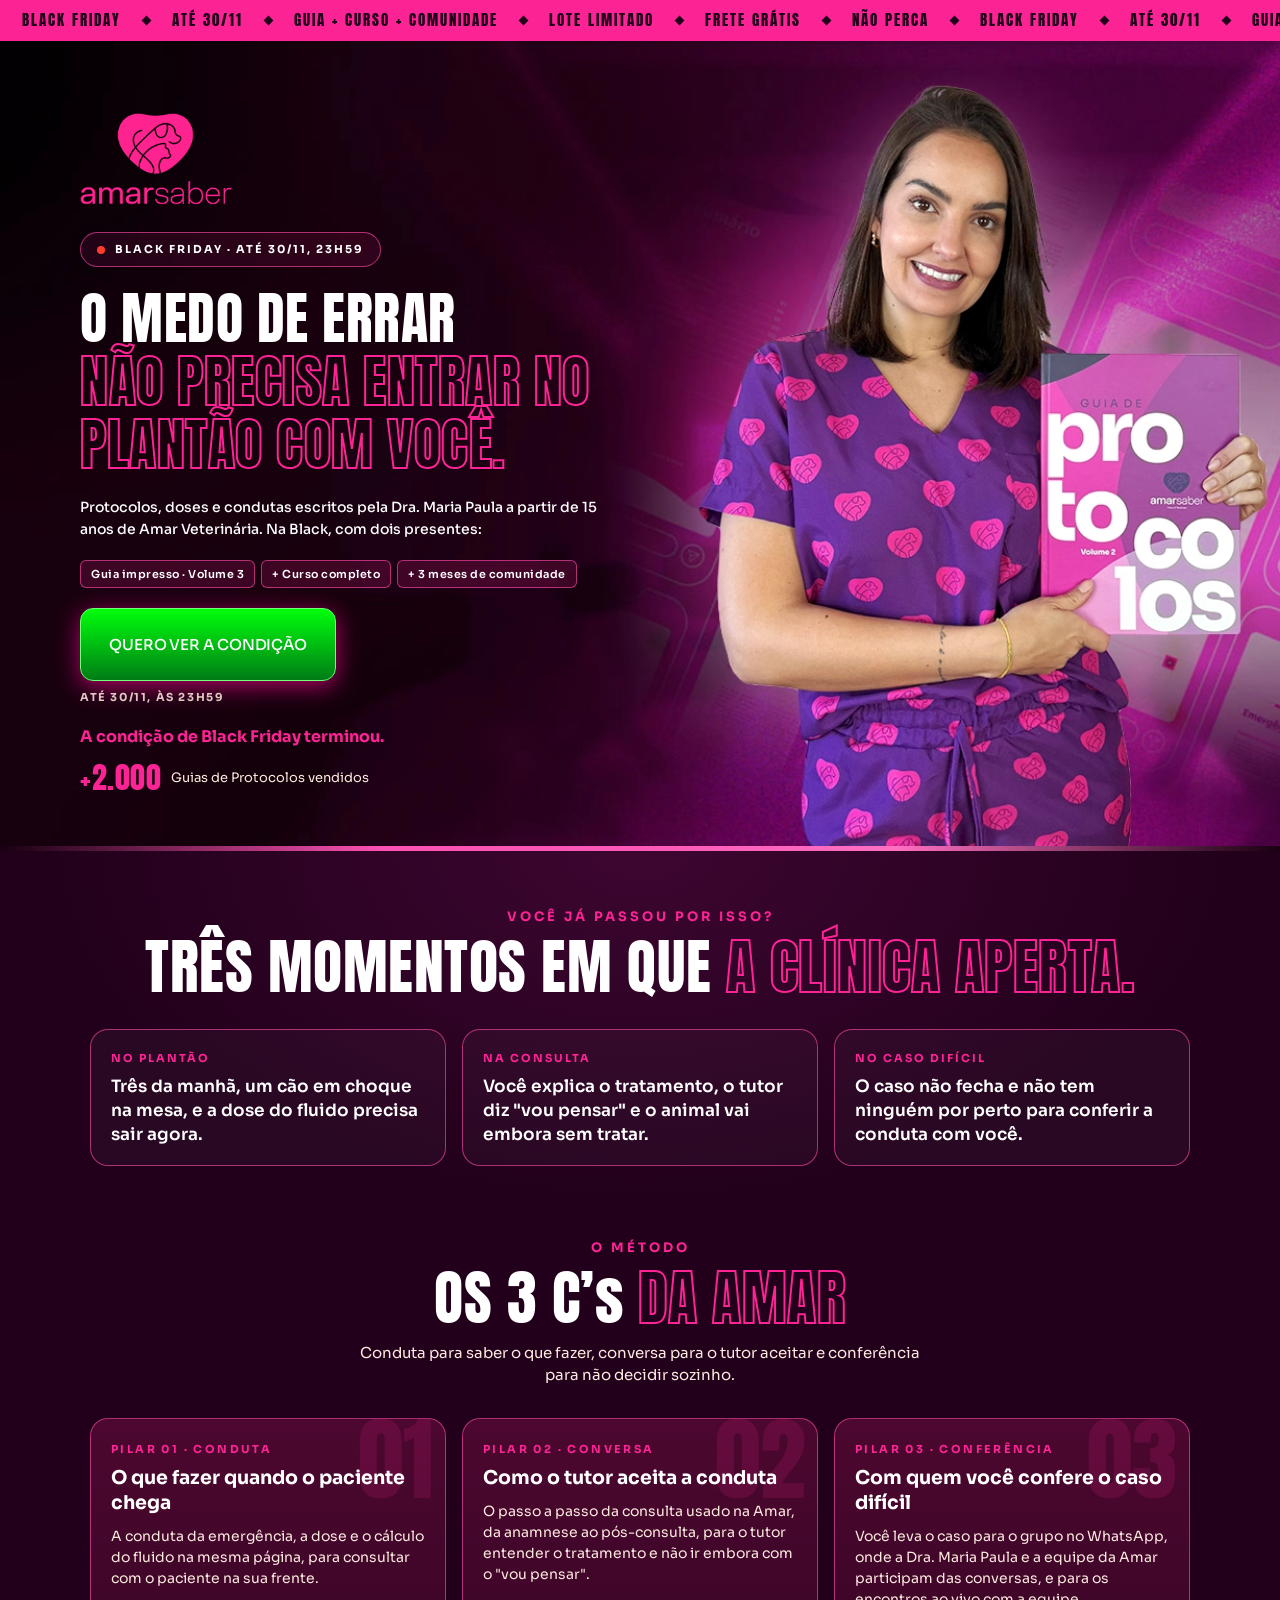
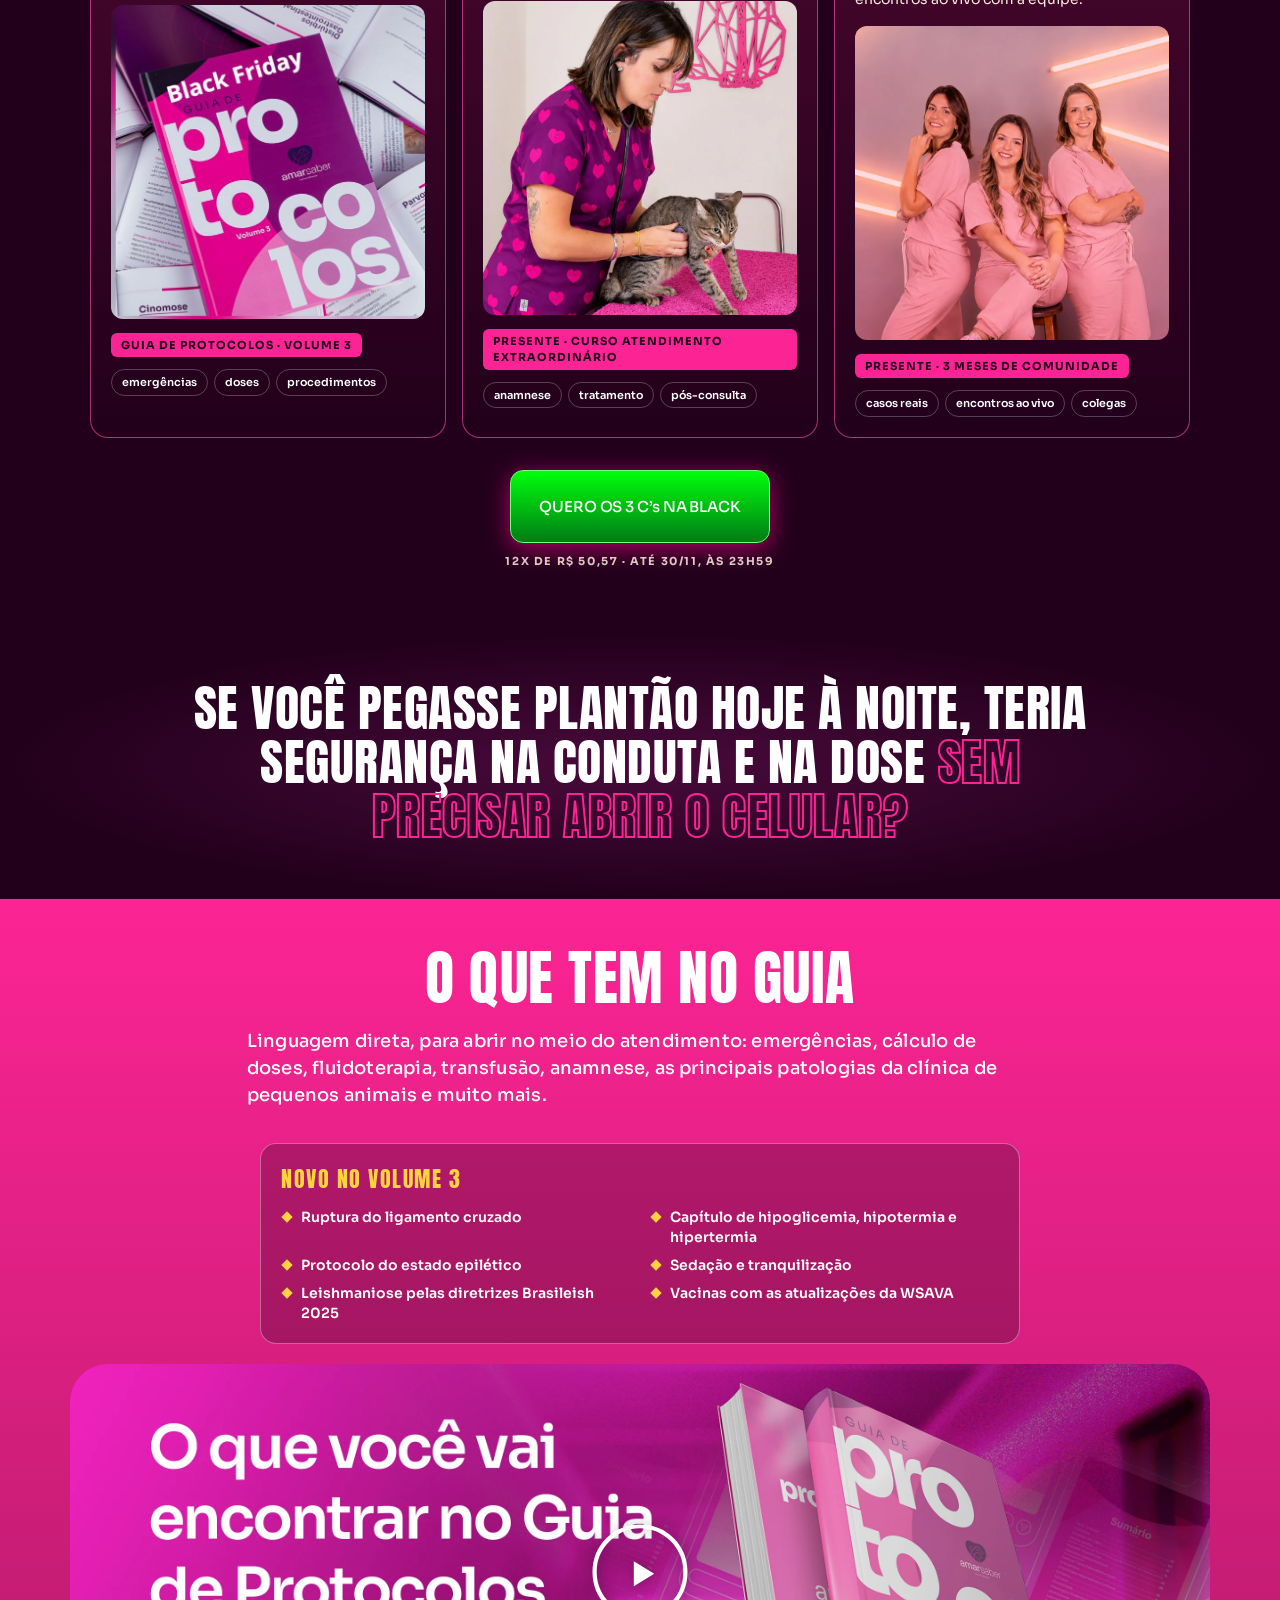
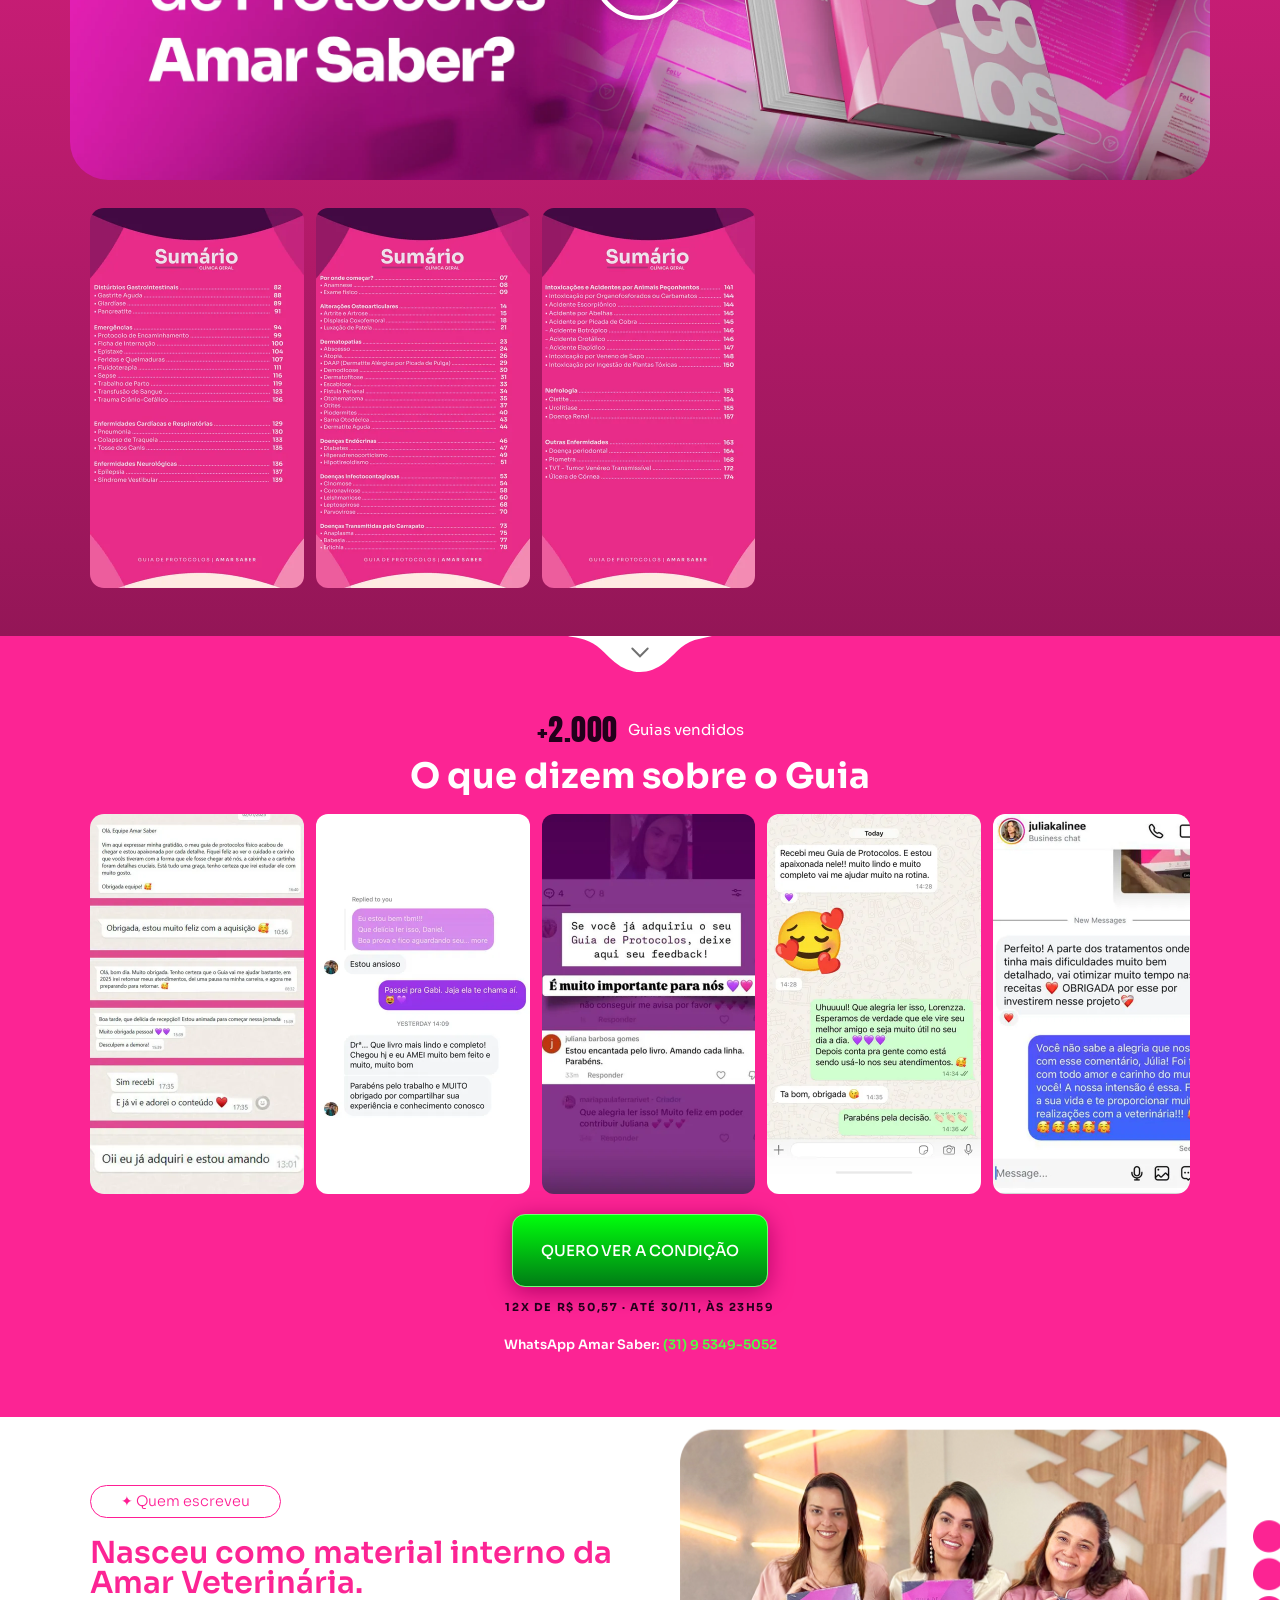
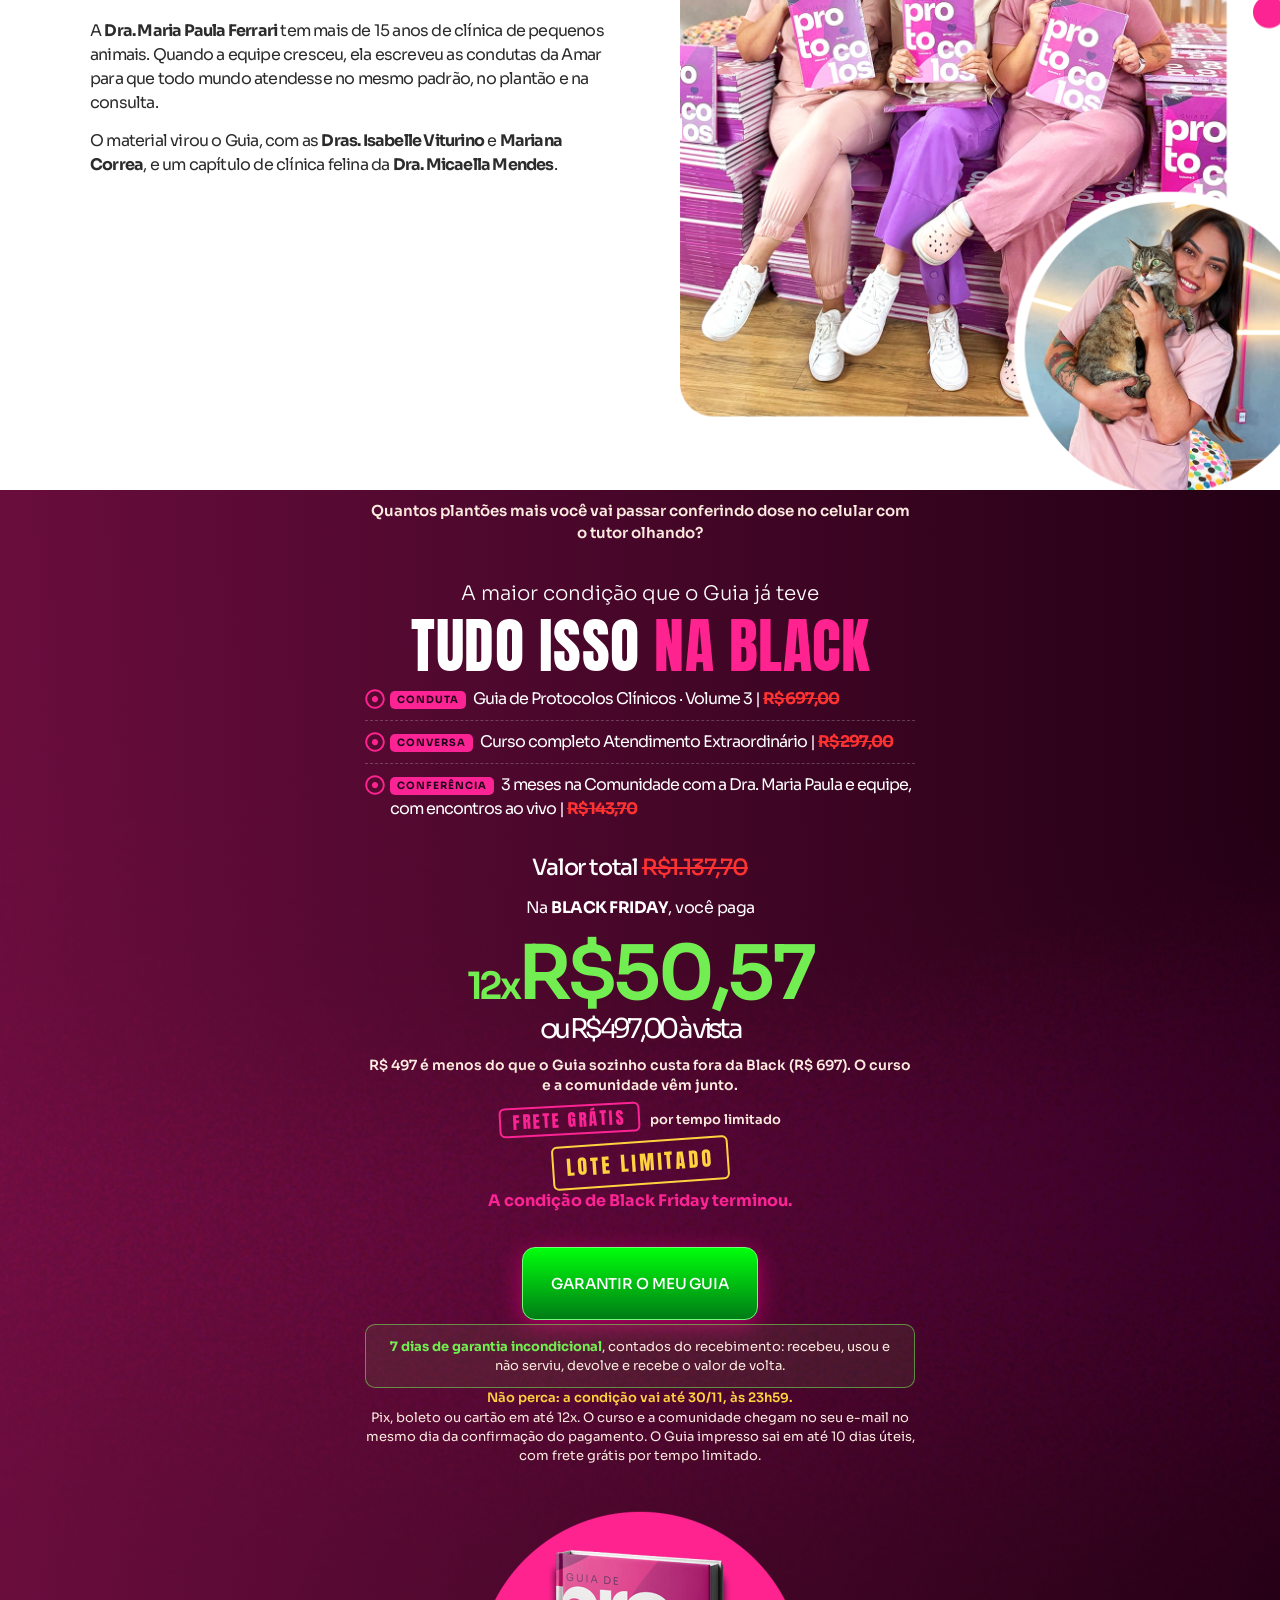
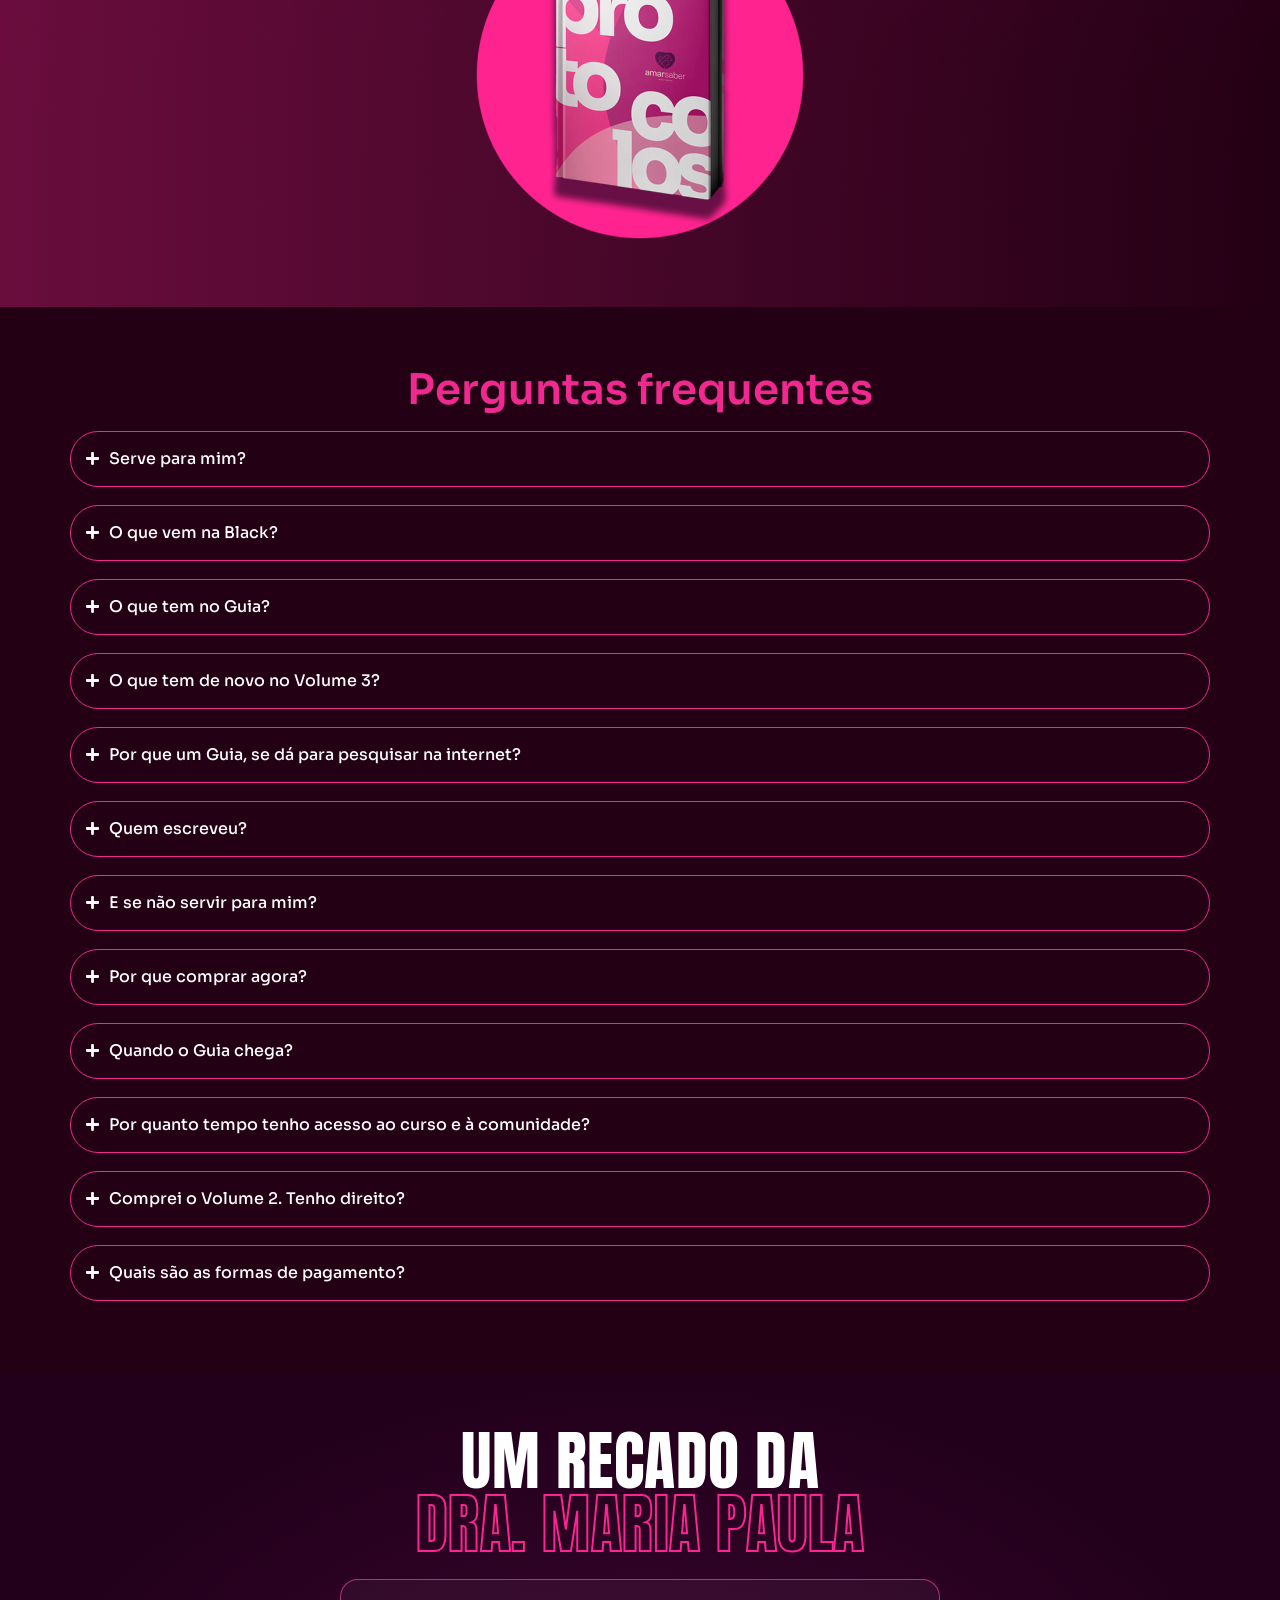
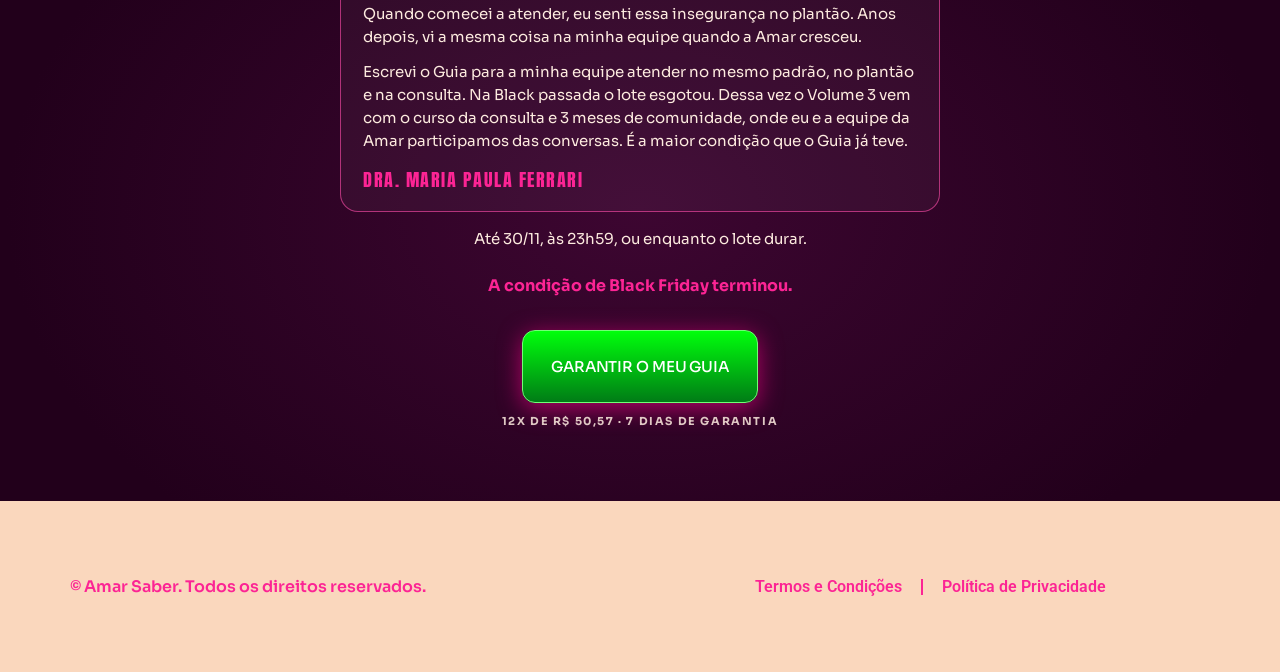
==== commit a7042adc: "Popup de objeção também no downsell - Downsell: mesmo cartão no canto, com texto próprio (12x de R$ " ====
--- a/index.html
+++ b/index.html
@@ -23,7 +23,8 @@
   <link rel="stylesheet" href="https://fonts.googleapis.com/css2?family=Anton&family=Sora:wght@300;400;500;600;700&family=Space+Grotesk:wght@600&family=Roboto:wght@600&display=swap">
   <link rel="stylesheet" href="assets/css/style.css">
   <!-- Componentes da Black (faixa, dores, selo, contador, barra fixa). O style.css é dividido com o /teste/. -->
-  <link rel="stylesheet" href="assets/css/venda.css?v=20261109g">
+  <link rel="stylesheet" href="assets/css/venda.css?v=20261109h">
+  <link rel="stylesheet" href="assets/css/popup.css?v=20261109">
 
   <!-- ===== RASTREAMENTO =====
        IDs, eventos e regras ficam em assets/js/tracking.js (Meta Pixel, PostHog, Microsoft Clarity).
@@ -33,7 +34,7 @@
   <script src="assets/js/voltar.js" defer></script>
   <script src="assets/js/tracking.js" defer></script>
   <!-- Popup de objeção (09/11): cartão no canto com valor + garantia e WhatsApp. Regras em assets/js/popup.js -->
-  <script src="assets/js/popup.js?v=20261109b" defer></script>
+  <script src="assets/js/popup.js?v=20261109c" defer></script>
   <!-- Reta final (27/11), contadores até 30/11, barra fixa do celular e pílula de quem veio da live. -->
   <script src="assets/js/venda.js?v=20261109c" defer></script>
   <!-- UTMify: propaga utm_* e fbclid até o checkout. Script do painel UTMify (Integrações → UTMs → "Outra"). -->
--- a/assets/css/venda.css
+++ b/assets/css/venda.css
@@ -220,34 +220,12 @@
 .vd-recado p + p { margin-top: 12px; }
 .vd-recado .vd-assinatura { margin-top: 16px; font-family: var(--display); font-size: 18px; letter-spacing: 1.5px; text-transform: uppercase; color: var(--pink); }
 
-/* ---------- Popup de objeção (09/11, popup.js): cartão no canto inferior direito, sem fundo escurecido ---------- */
-.vd-popup {
-  position: fixed; right: 20px; bottom: 20px; z-index: 60; width: 320px; padding: 18px 18px 16px;
-  border: 1px solid var(--card-border); border-radius: 16px; color: #fff;
-  background: radial-gradient(ellipse at 30% 0%, #4a0a3c 0%, var(--bg-dark) 80%);
-  box-shadow: 0 14px 40px rgba(0, 0, 0, .5); animation: vd-popup-entra .3s ease-out;
-}
-.vd-popup[hidden] { display: none; }
-.vd-popup__fechar {
-  position: absolute; top: 4px; right: 6px; width: 32px; height: 32px; padding: 0;
-  border: 0; background: none; color: var(--cream); font-size: 24px; line-height: 1; cursor: pointer;
-}
-.vd-popup__titulo { padding-right: 24px; font-size: 15px; font-weight: 700; line-height: 20px; }
-.vd-popup__texto { margin-top: 6px; font-size: 13px; line-height: 19px; color: var(--cream); }
-.vd-popup__whats {
-  display: flex; align-items: center; justify-content: center; gap: 8px; margin-top: 12px; padding: 11px 14px;
-  border-radius: 10px; background: #25d366; color: #0b2e17; font-size: 14px; font-weight: 700;
-}
-.vd-popup__whats svg { width: 20px; height: 20px; fill: currentColor; }
-.vd-popup__whats:hover, .vd-popup__whats:focus-visible { background: #3ee07a; }
-@keyframes vd-popup-entra { from { transform: translateY(16px); opacity: 0; } }
-
 /* ---------- Barra fixa (só celular) ---------- */
 .vd-barra { display: none; }
 .vd-barra.vd-barra--espera { display: none !important; } /* /teste/: até o resultado */
 
 @media (prefers-reduced-motion: reduce) {
-  .vd-faixa__trilha, .vd-pill__dot, .vd-marquee__trilha, .vd-popup { animation: none; }
+  .vd-faixa__trilha, .vd-pill__dot, .vd-marquee__trilha { animation: none; }
   .vd-marquee { overflow-x: auto; }
 }
 
@@ -278,8 +256,6 @@
   .vd-oferta__dor { margin-top: 24px; }
   .vd-marquee img { height: 300px; }
   .vd-marquee a { margin-right: 10px; }
-  /* Popup: canto inferior direito, acima da barra fixa */
-  .vd-popup { right: 12px; bottom: calc(84px + env(safe-area-inset-bottom)); width: min(300px, calc(100% - 24px)); }
   .vd-ancora, .vd-garantia { margin-top: 12px; }
   .vd-hero__foto {
     display: block; width: calc(100% + 32px); max-width: none; margin: 4px -16px 0;
--- a/assets/css/popup.css
+++ b/assets/css/popup.css
@@ -0,0 +1,29 @@
+/* Popup de objeção (popup.js): cartão no canto inferior direito, sem fundo escurecido.
+   Arquivo próprio, com cores literais, porque a LP e o teste usam venda.css e o downsell usa captura.css. */
+.vd-popup {
+  position: fixed; right: 20px; bottom: 20px; z-index: 60; width: 320px; padding: 18px 18px 16px;
+  border: 1px solid #fd4ba89e; border-radius: 16px; color: #fff; font-family: "Sora", sans-serif; text-align: left;
+  background: radial-gradient(ellipse at 30% 0%, #4a0a3c 0%, #22001b 80%);
+  box-shadow: 0 14px 40px rgba(0, 0, 0, .5); animation: vd-popup-entra .3s ease-out;
+}
+.vd-popup[hidden] { display: none; }
+.vd-popup__fechar {
+  position: absolute; top: 4px; right: 6px; width: 32px; height: 32px; padding: 0;
+  border: 0; background: none; color: #fdebdf; font-size: 24px; line-height: 1; cursor: pointer;
+}
+.vd-popup__titulo { margin: 0; padding-right: 24px; font-size: 15px; font-weight: 700; line-height: 20px; }
+.vd-popup__texto { margin: 6px 0 0; font-size: 13px; line-height: 19px; color: #fdebdf; }
+.vd-popup__whats {
+  display: flex; align-items: center; justify-content: center; gap: 8px; margin-top: 12px; padding: 11px 14px;
+  border-radius: 10px; background: #25d366; color: #0b2e17; font-size: 14px; font-weight: 700; text-decoration: none;
+}
+.vd-popup__whats svg { width: 20px; height: 20px; fill: currentColor; }
+.vd-popup__whats:hover, .vd-popup__whats:focus-visible { background: #3ee07a; }
+@keyframes vd-popup-entra { from { transform: translateY(16px); opacity: 0; } }
+
+@media (max-width: 767px) {
+  .vd-popup { right: 12px; bottom: 12px; width: min(300px, calc(100% - 24px)); }
+  /* LP e teste: acima da barra fixa do celular */
+  .vd-popup--barra { bottom: calc(84px + env(safe-area-inset-bottom)); }
+}
+@media (prefers-reduced-motion: reduce) { .vd-popup { animation: none; } }
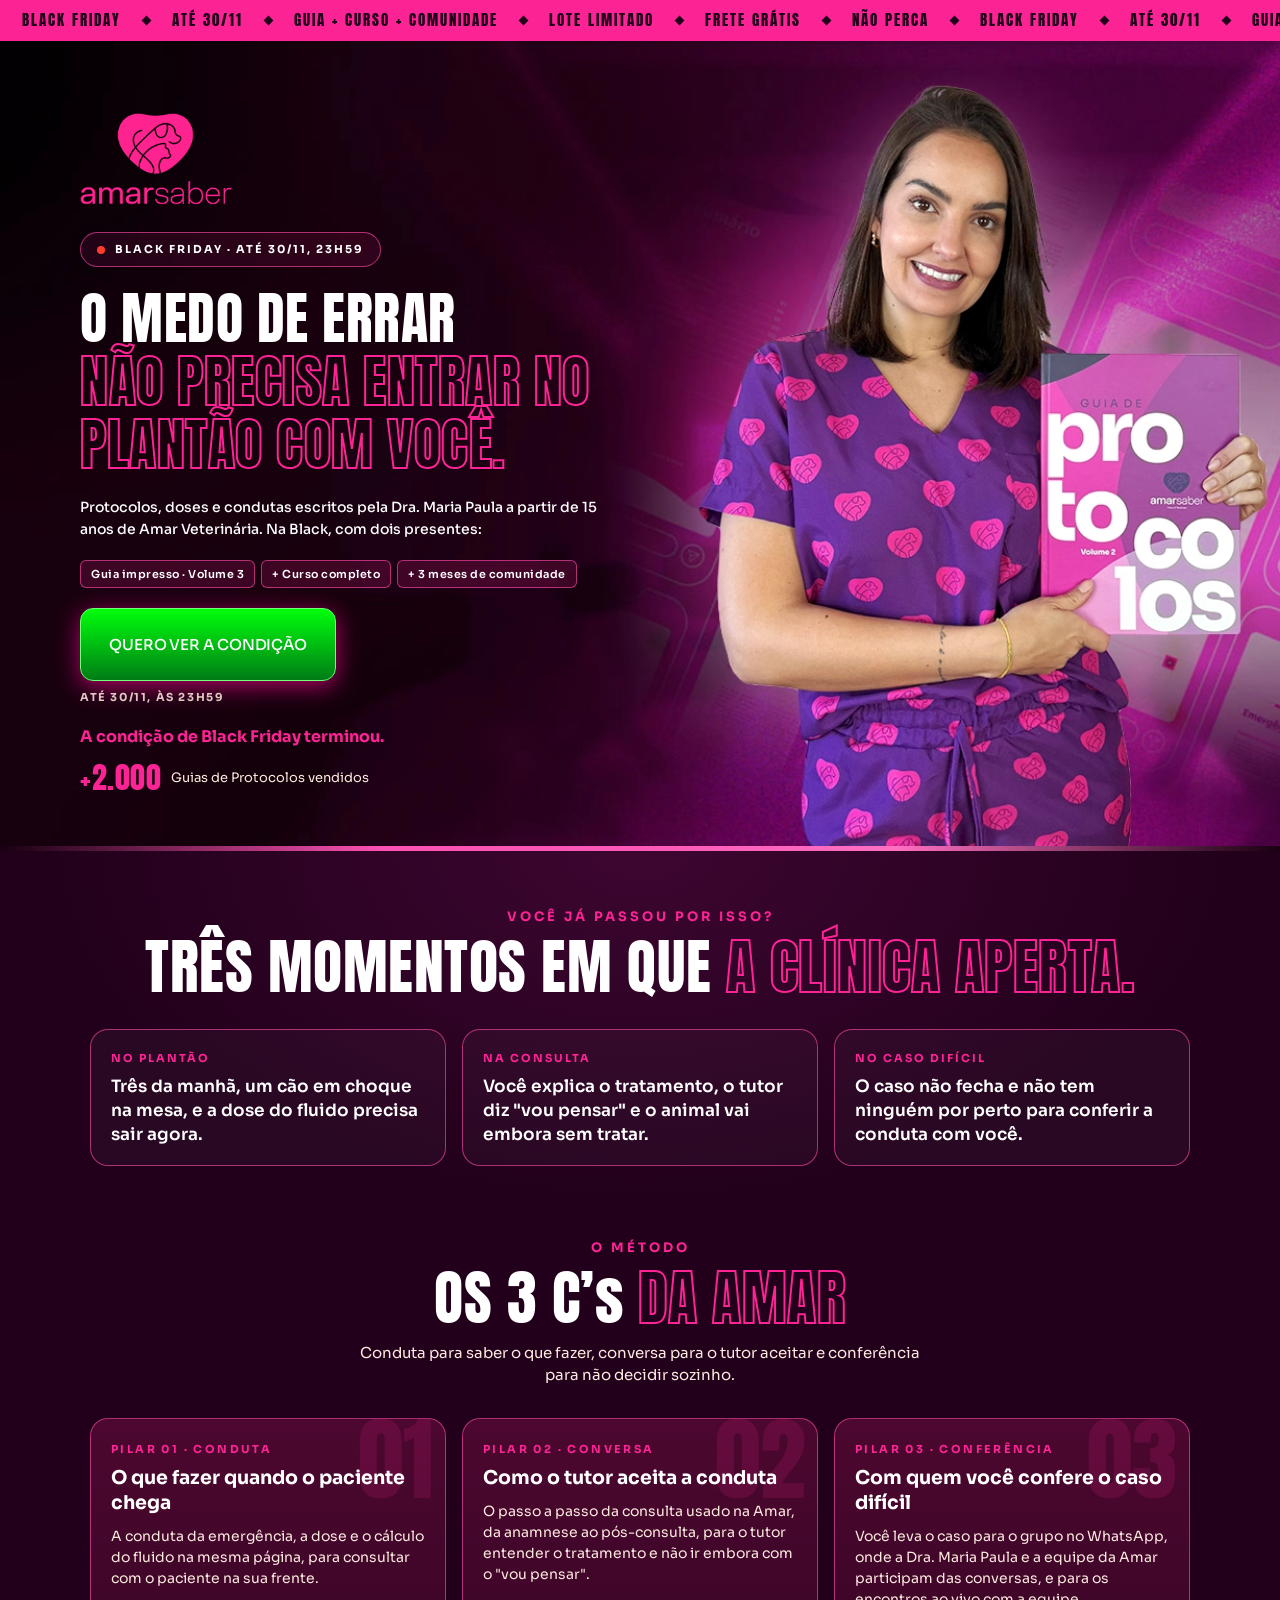
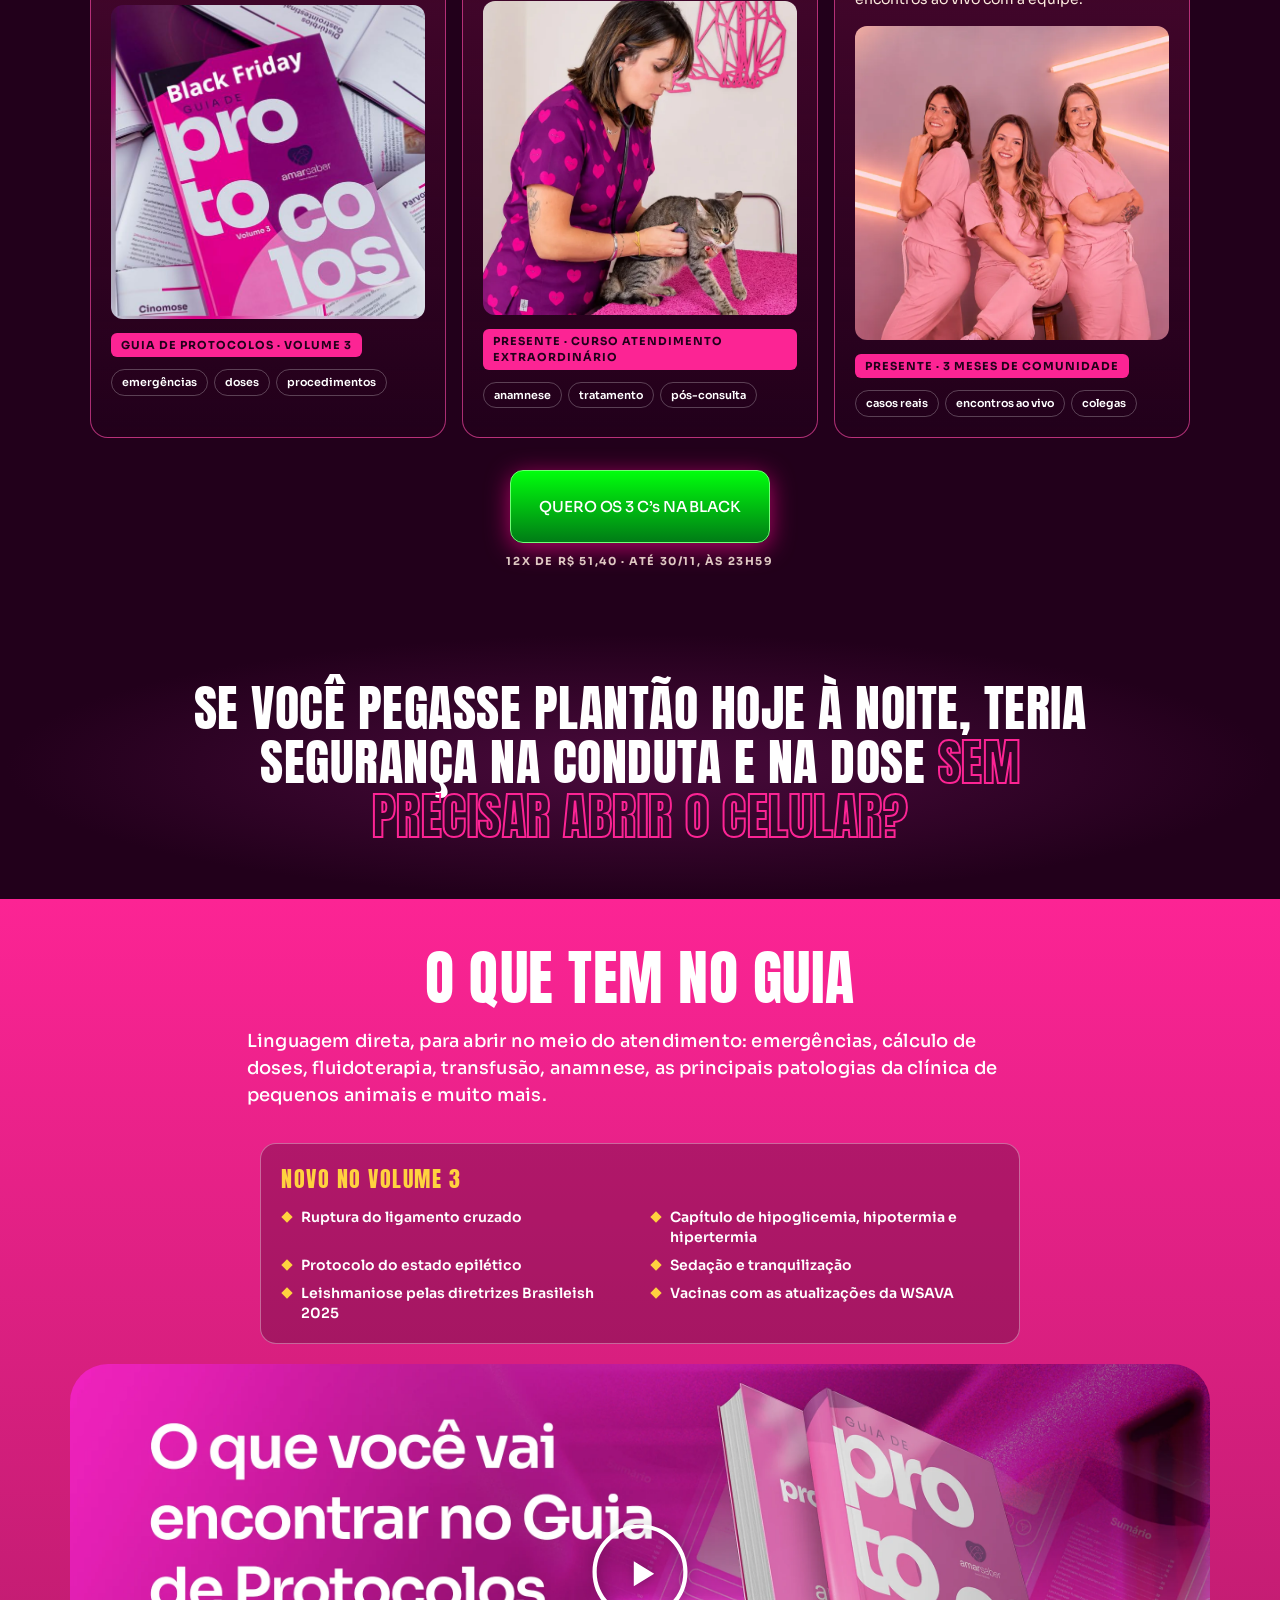
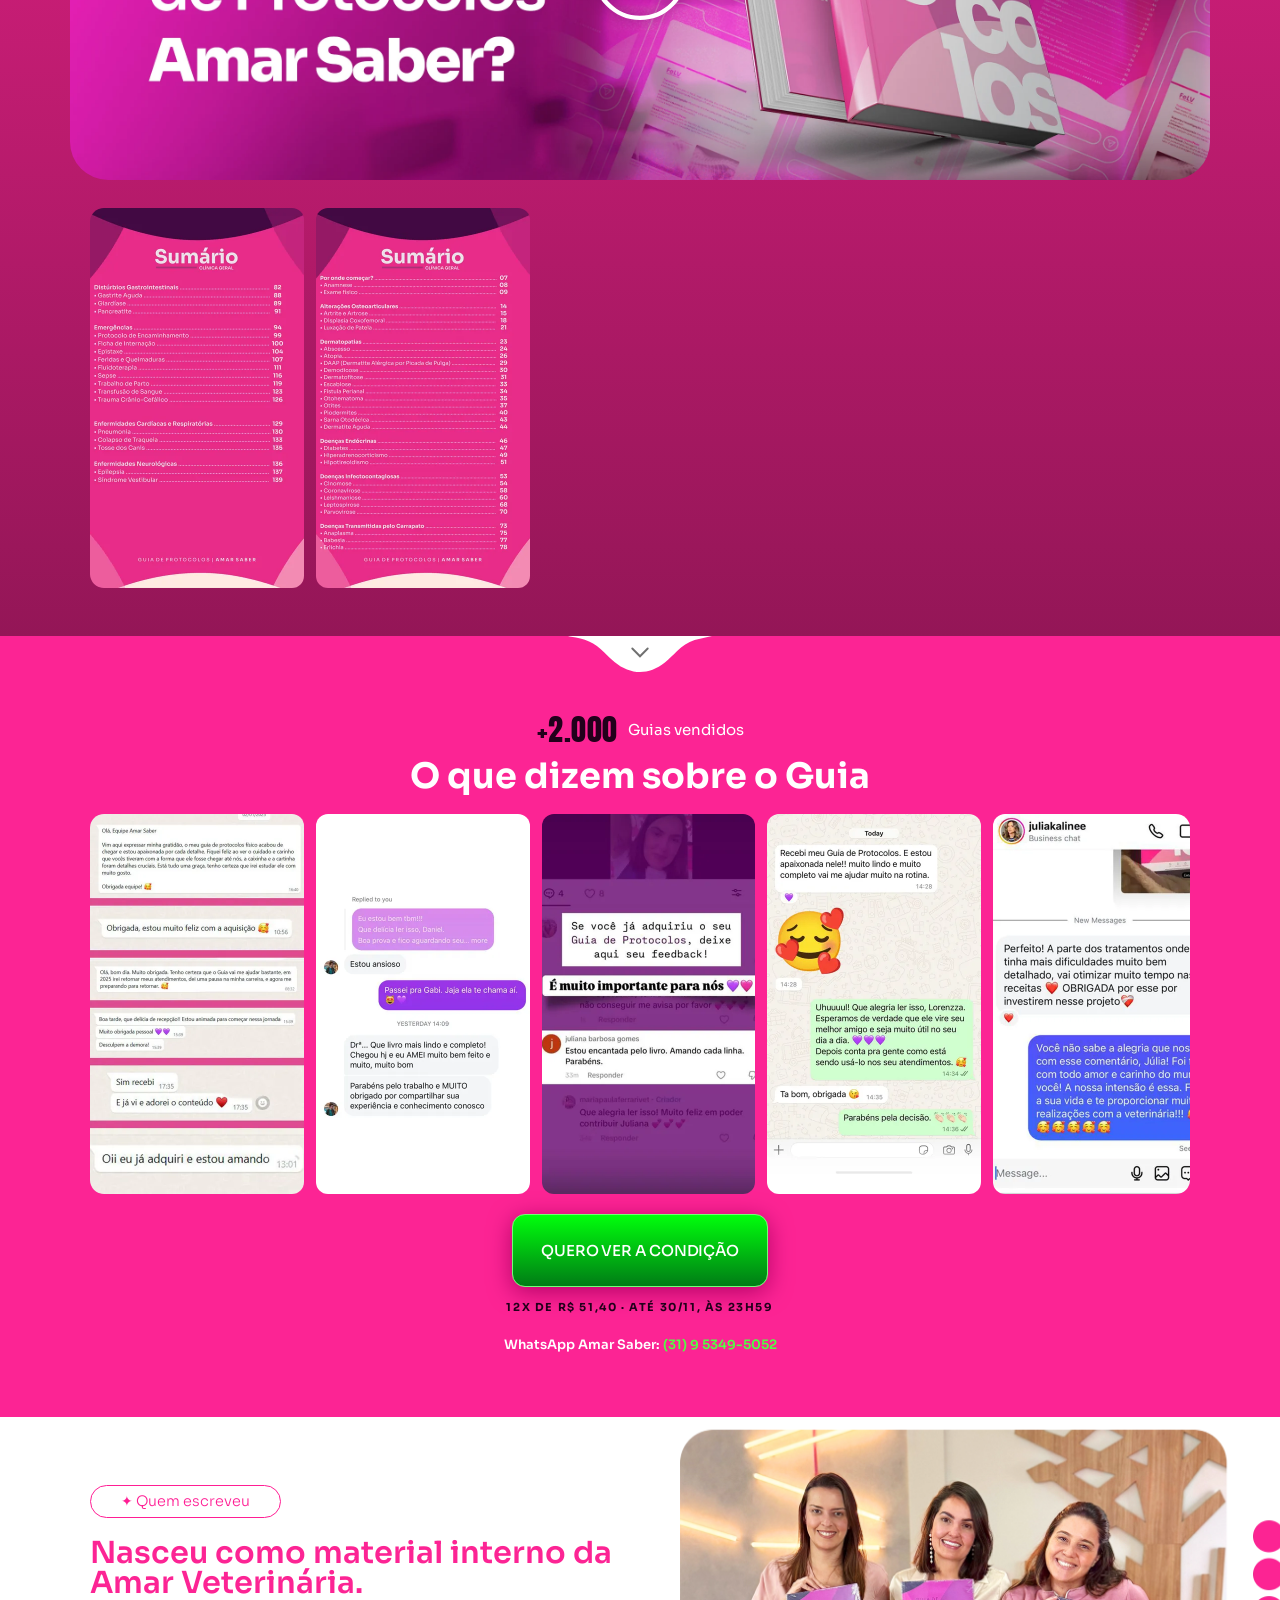
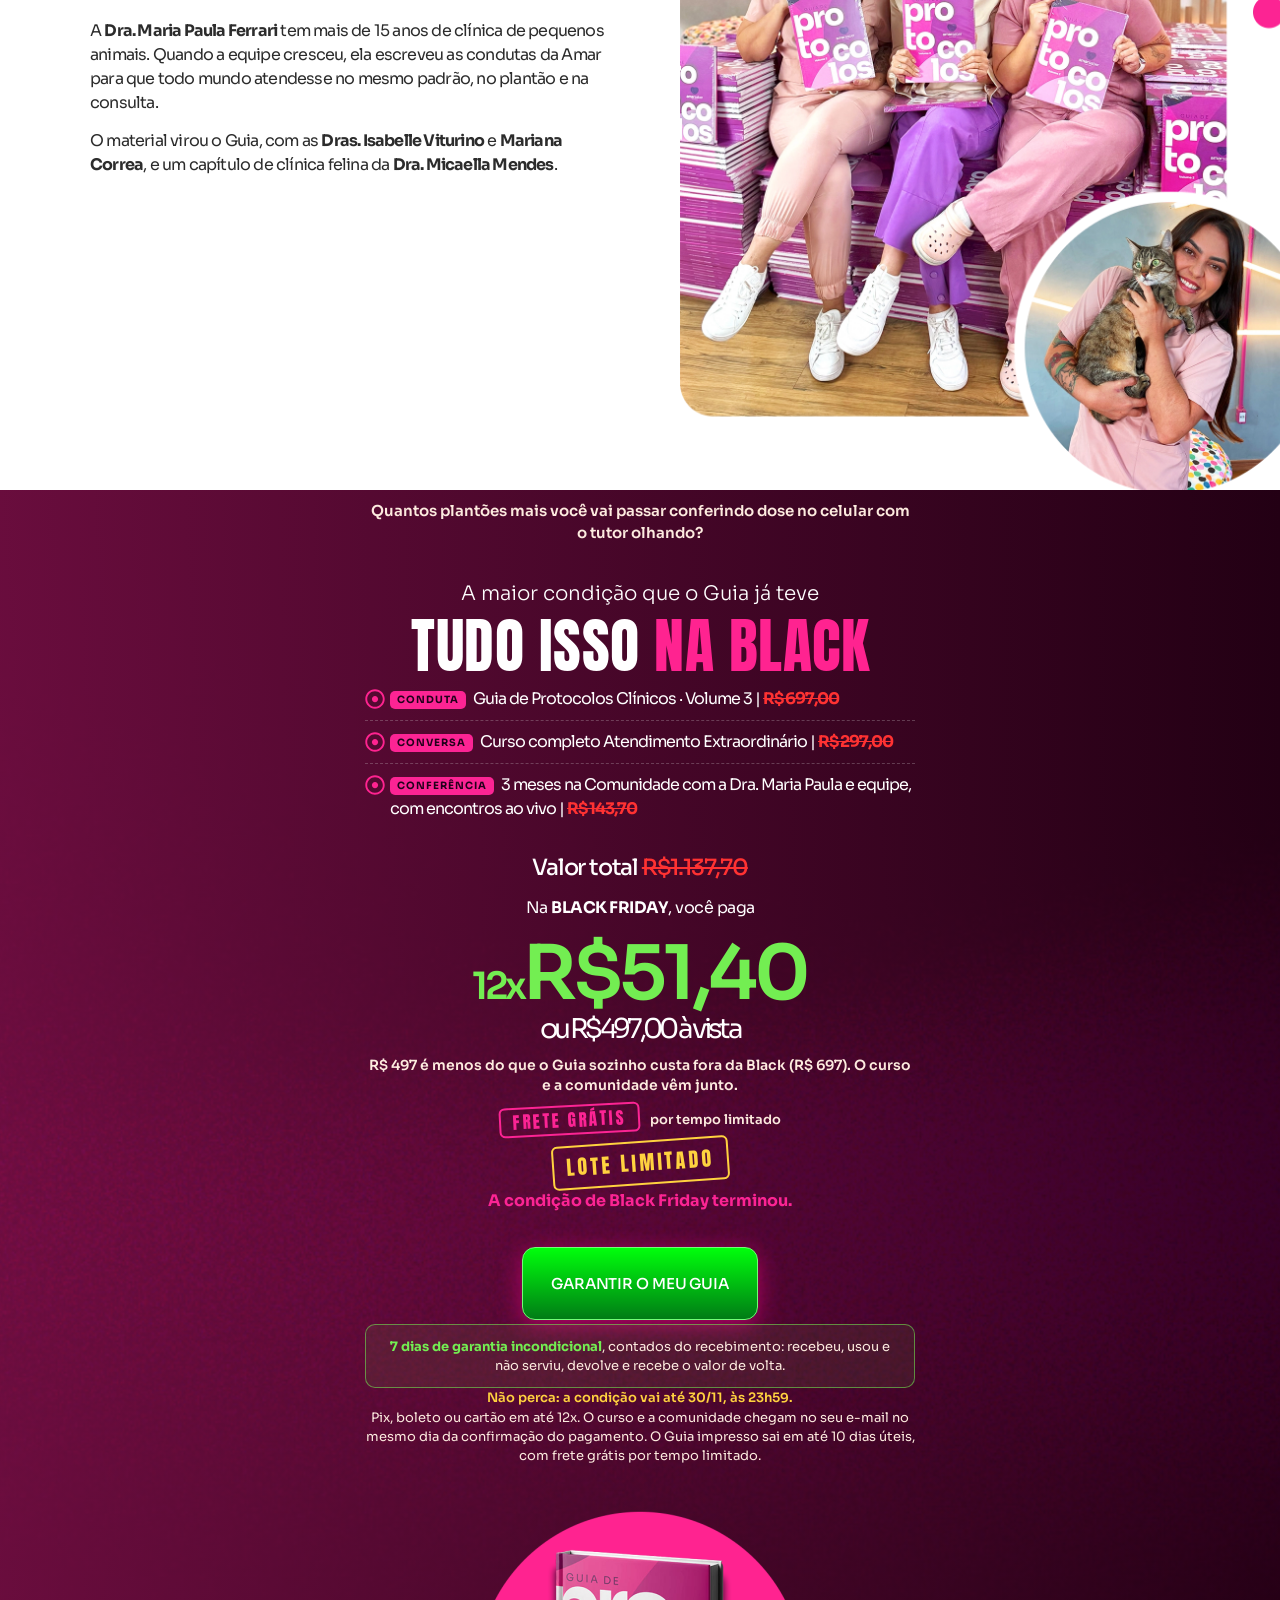
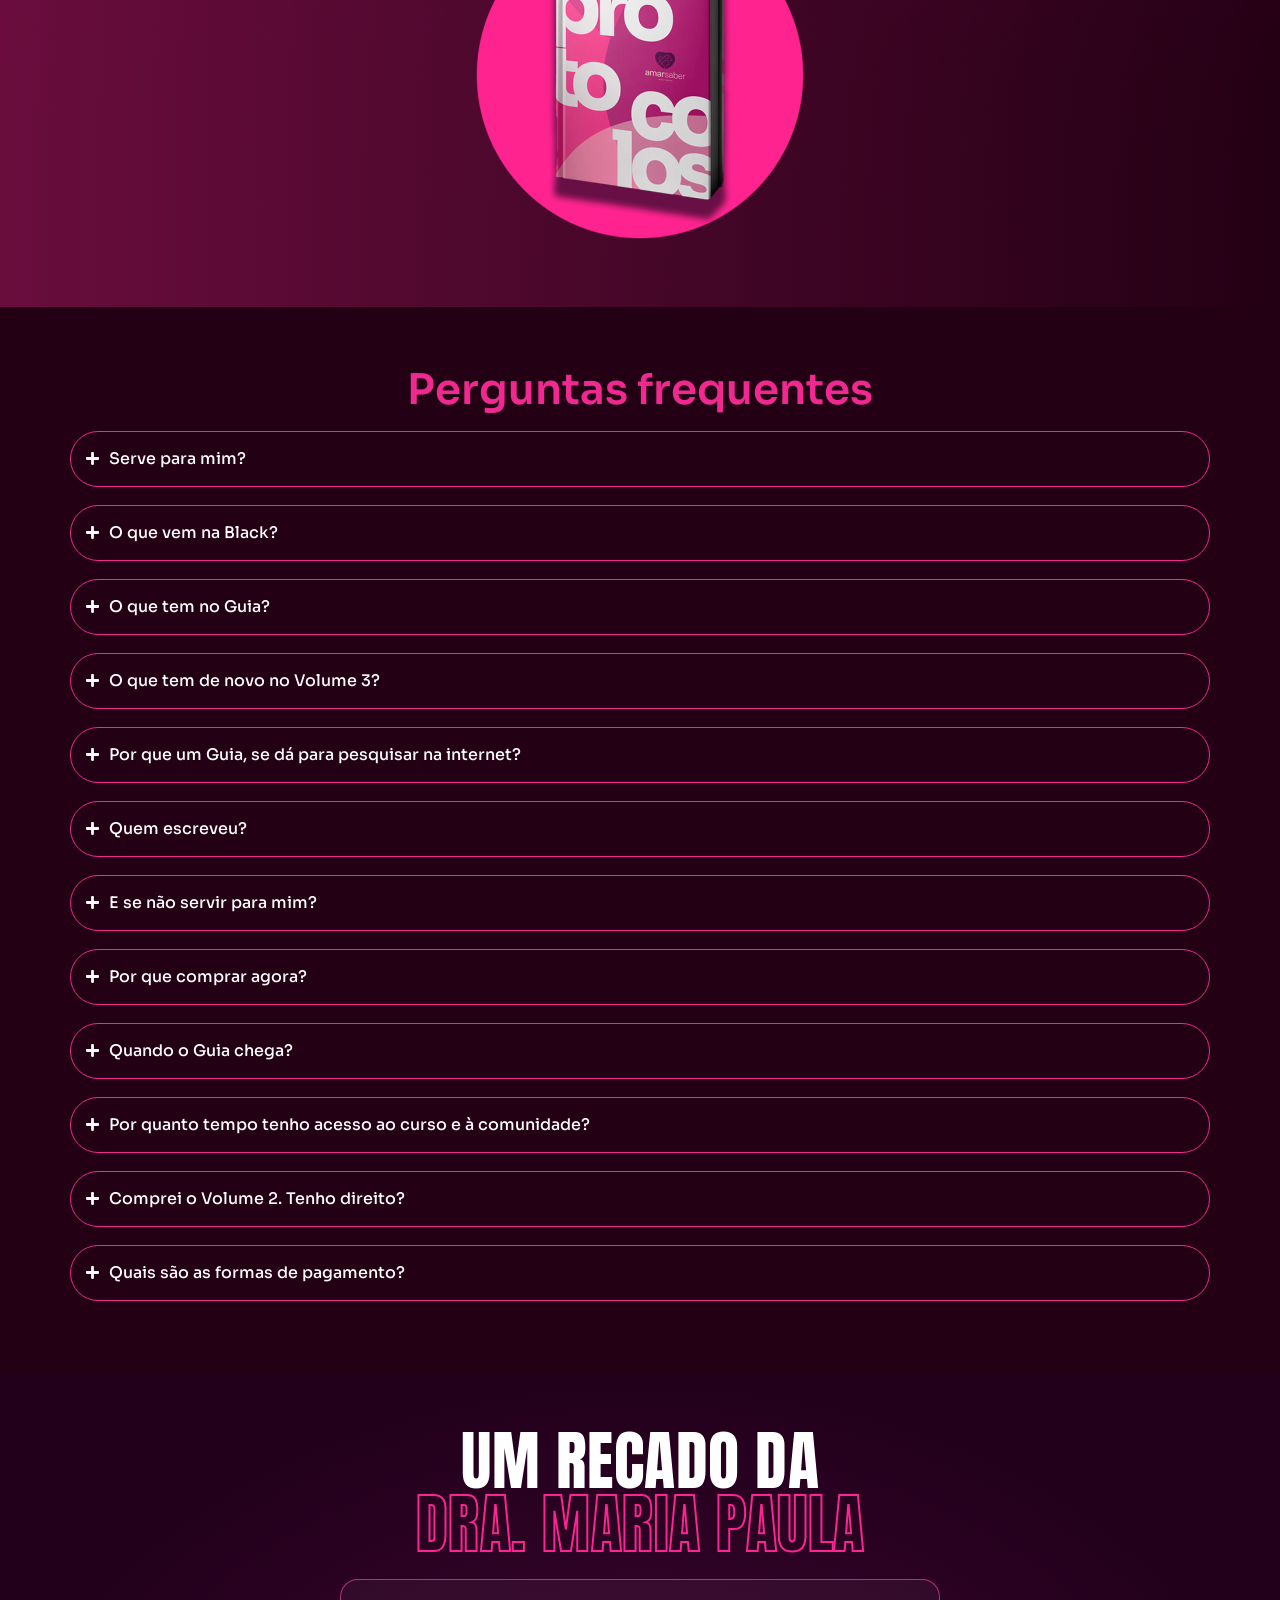
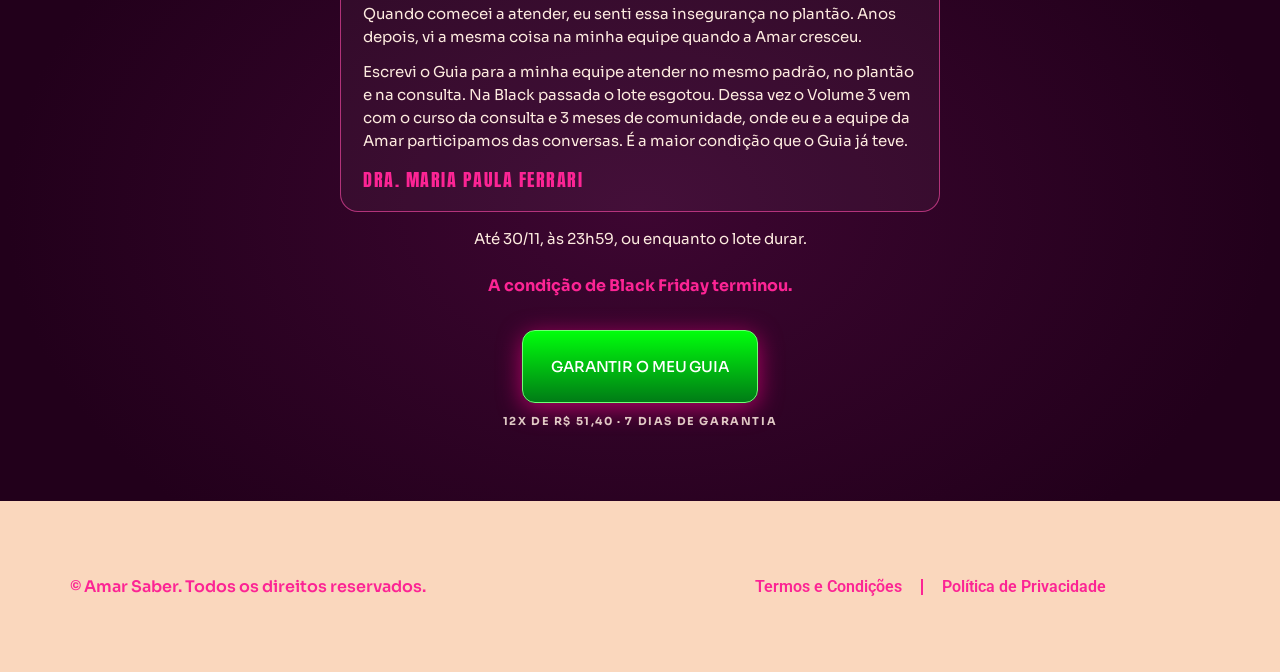
==== commit 71141b39: "Kiwify: botões da LP, quiz e downsell no checkout da Kiwify, parcelas e documentação - LP e quiz → p" ====
--- a/index.html
+++ b/index.html
@@ -36,7 +36,7 @@
   <!-- Popup de objeção (09/11): cartão no canto com valor + garantia e WhatsApp. Regras em assets/js/popup.js -->
   <script src="assets/js/popup.js?v=20261109c" defer></script>
   <!-- Reta final (27/11), contadores até 30/11, barra fixa do celular e pílula de quem veio da live. -->
-  <script src="assets/js/venda.js?v=20261109c" defer></script>
+  <script src="assets/js/venda.js?v=20261110a" defer></script>
   <!-- UTMify: propaga utm_* e fbclid até o checkout. Script do painel UTMify (Integrações → UTMs → "Outra"). -->
   <script src="https://cdn.utmify.com.br/scripts/utms/latest.js" data-utmify-prevent-xcod-sck data-utmify-prevent-subids async defer></script>
 </head>
@@ -142,7 +142,7 @@
     </ol>
     <div class="vd-centro vd-centro--coluna">
       <a class="btn" href="#secao-oferta" data-cta="metodo">QUERO OS 3 C’s NA BLACK</a>
-      <p class="vd-etiqueta">12x de R$ 50,57 · até 30/11, às 23h59</p>
+      <p class="vd-etiqueta">12x de R$ 51,40 · até 30/11, às 23h59</p>
     </div>
   </section>
 
@@ -226,7 +226,7 @@
       </div>
 
       <div class="center"><a class="btn" href="#secao-oferta" data-cta="provas">QUERO VER A CONDIÇÃO</a></div>
-      <p class="vd-etiqueta">12x de R$ 50,57 · até 30/11, às 23h59</p>
+      <p class="vd-etiqueta">12x de R$ 51,40 · até 30/11, às 23h59</p>
       <p class="provas__whats">WhatsApp Amar Saber: <a href="https://api.whatsapp.com/send?phone=5531953495052">(31) 9 5349-5052</a></p>
     </div>
   </section>
@@ -268,11 +268,13 @@
 
         <p class="oferta__total">Valor total <span class="red">R$1.137,70</span></p>
         <p class="oferta__but">Na <strong>BLACK FRIDAY</strong>, você paga</p>
-        <p class="oferta__price"><span>12x</span>R$50,57</p>
+        <p class="oferta__price"><span>12x</span>R$51,40</p>
         <p class="oferta__cash">ou R$497,00 à vista</p>
         <!-- Âncora principal da live (LIVE-ROTEIRO.md, Valor, âncora e CTA, item 6) -->
         <p class="vd-ancora">R$ 497 é menos do que o Guia sozinho custa fora da Black (R$ 697). O curso e a comunidade vêm junto.</p>
         <p class="vd-frete"><b>Frete grátis</b>por tempo limitado</p>
+        <!-- Formação para os 10 primeiros da live (decisão de 10/11): aparece de 10/11 20h até 11/11 0h (CONFIG em venda.js) -->
+        <p class="vd-frete" data-formacao10 hidden><b>+ Formação completa</b>para os 10 primeiros pedidos pagos</p>
         <p class="vd-selo">Lote limitado</p>
 
         <div class="vd-contador vd-contador--centro" data-reta data-contador hidden>
@@ -284,7 +286,7 @@
         </div>
 
         <!-- Link do checkout -->
-        <div class="center"><a class="btn" href="https://seguro.amarsaberstore.com.br/r/LUIR27AS3L?promocode=BLACKAMARSABER" data-cta="oferta">GARANTIR O MEU GUIA</a></div>
+        <div class="center"><a class="btn" href="https://pay.kiwify.com.br/t4PJOip" data-cta="oferta">GARANTIR O MEU GUIA</a></div>
         <!-- Garantia (09/11): mesmo texto da live (LIVE-ROTEIRO.md, pitch bloco 7). Frete de volta só no FAQ. -->
         <p class="vd-garantia"><b>7 dias de garantia incondicional</b>, contados do recebimento: recebeu, usou e não serviu, devolve e recebe o valor de volta.</p>
         <p class="vd-oferta__urg">Não perca: a condição vai até 30/11, às 23h59.</p>
@@ -306,7 +308,7 @@
         </details>
         <details>
           <summary>O que vem na Black?</summary>
-          <div class="faq__answer"><p>O <strong>Guia de Protocolos Volume 3 impresso</strong> (R$ 697 fora da Black), o <strong>curso Atendimento Extraordinário</strong>, com mais de 20 aulas e certificado (R$ 297), e <strong>3 meses na Comunidade</strong> com a Dra. Maria Paula e a equipe da Amar, com encontros ao vivo (R$ 143,70). Tudo soma R$ 1.137,70. Na Black, sai por R$ 497 à vista ou 12x de R$ 50,57, com frete grátis por tempo limitado.</p></div>
+          <div class="faq__answer"><p>O <strong>Guia de Protocolos Volume 3 impresso</strong> (R$ 697 fora da Black), o <strong>curso Atendimento Extraordinário</strong>, com mais de 20 aulas e certificado (R$ 297), e <strong>3 meses na Comunidade</strong> com a Dra. Maria Paula e a equipe da Amar, com encontros ao vivo (R$ 143,70). Tudo soma R$ 1.137,70. Na Black, sai por R$ 497 à vista ou 12x de R$ 51,40, com frete grátis por tempo limitado.</p></div>
         </details>
         <details>
           <summary>O que tem no Guia?</summary>
@@ -346,7 +348,7 @@
         </details>
         <details>
           <summary>Quais são as formas de pagamento?</summary>
-          <div class="faq__answer"><p>Cartão de crédito em até 12x de R$ 50,57 (menos de R$ 1,69 por dia), ou R$ 497 à vista no Pix ou no boleto.</p></div>
+          <div class="faq__answer"><p>Cartão de crédito em até 12x de R$ 51,40 (menos de R$ 1,69 por dia), ou R$ 497 à vista no Pix ou no boleto.</p></div>
         </details>
       </div>
     </div>
@@ -369,8 +371,8 @@
       <p class="vd-contador__fim" data-fim role="status" hidden>A condição de Black Friday terminou.</p>
     </div>
     <div class="vd-centro vd-centro--coluna">
-      <a class="btn" href="https://seguro.amarsaberstore.com.br/r/LUIR27AS3L?promocode=BLACKAMARSABER" data-cta="fechamento">GARANTIR O MEU GUIA</a>
-      <p class="vd-etiqueta">12x de R$ 50,57 · 7 dias de garantia</p>
+      <a class="btn" href="https://pay.kiwify.com.br/t4PJOip" data-cta="fechamento">GARANTIR O MEU GUIA</a>
+      <p class="vd-etiqueta">12x de R$ 51,40 · 7 dias de garantia</p>
     </div>
   </section>
 
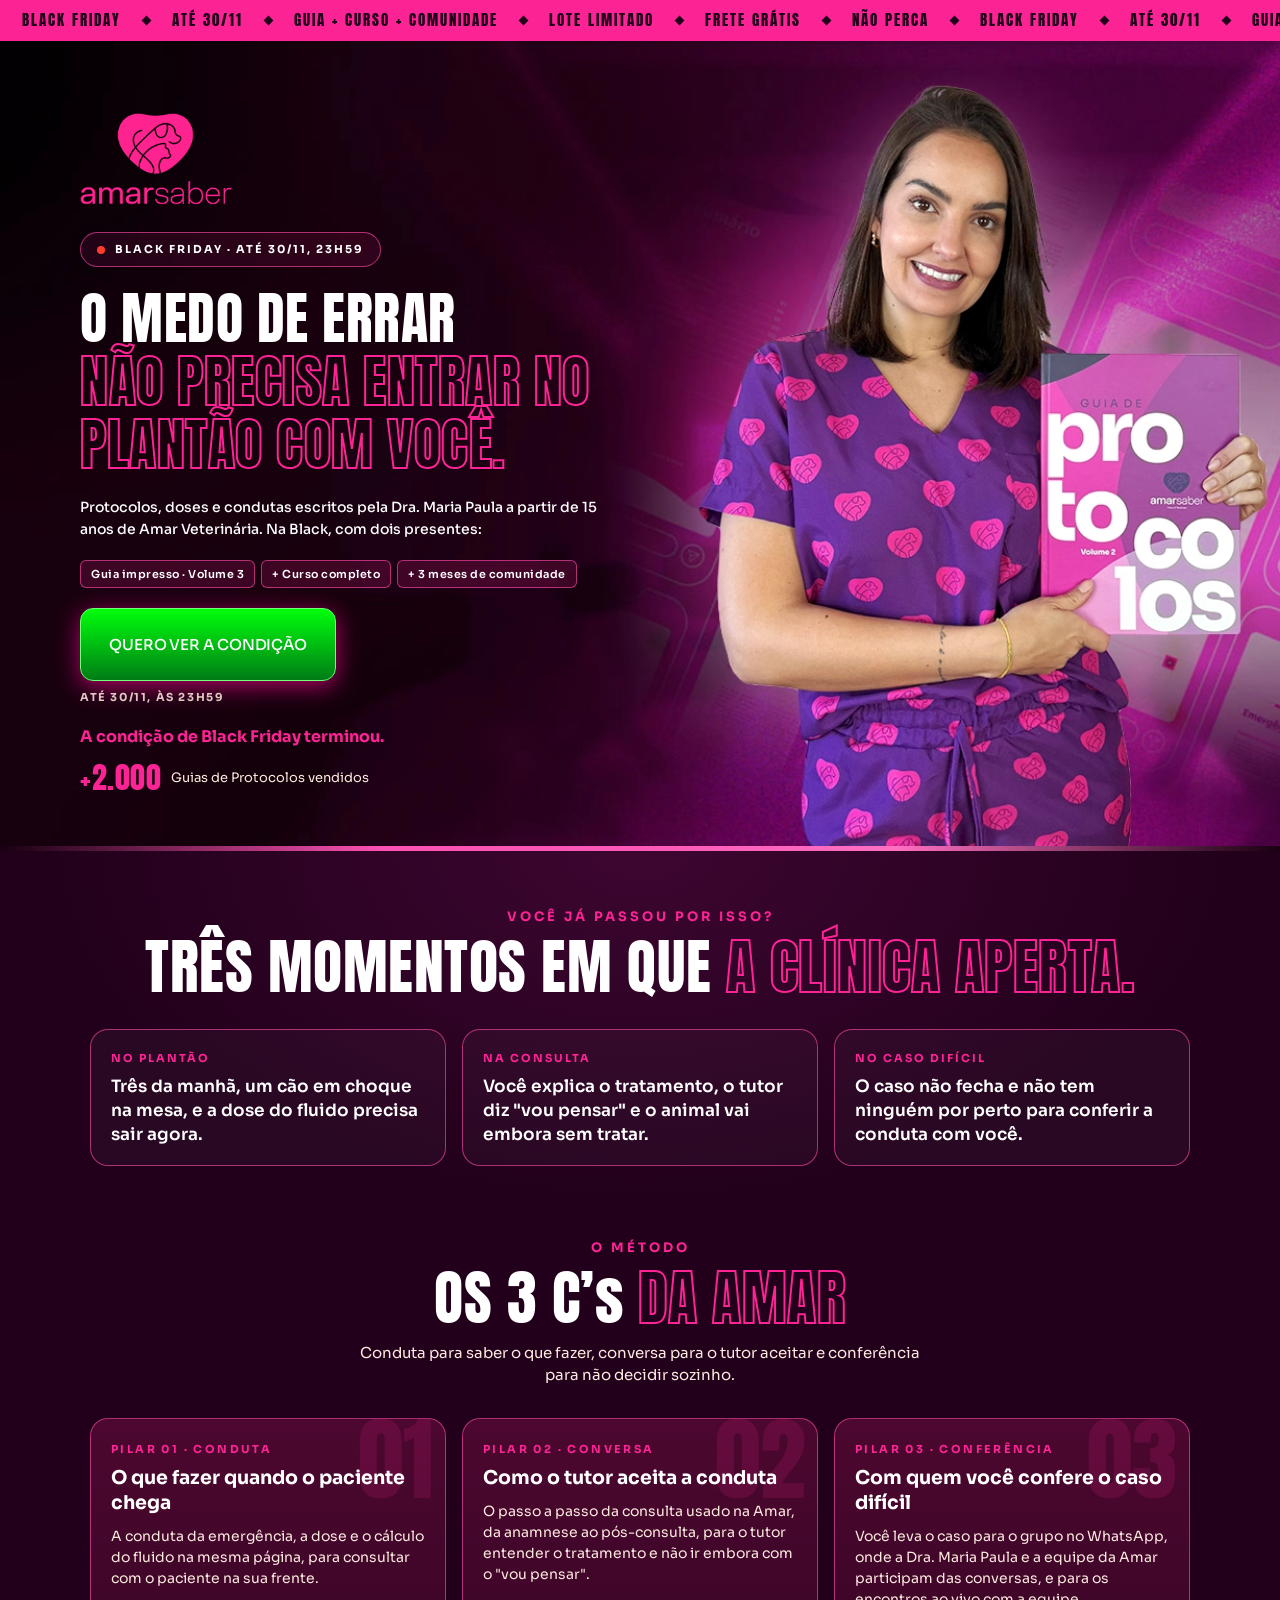
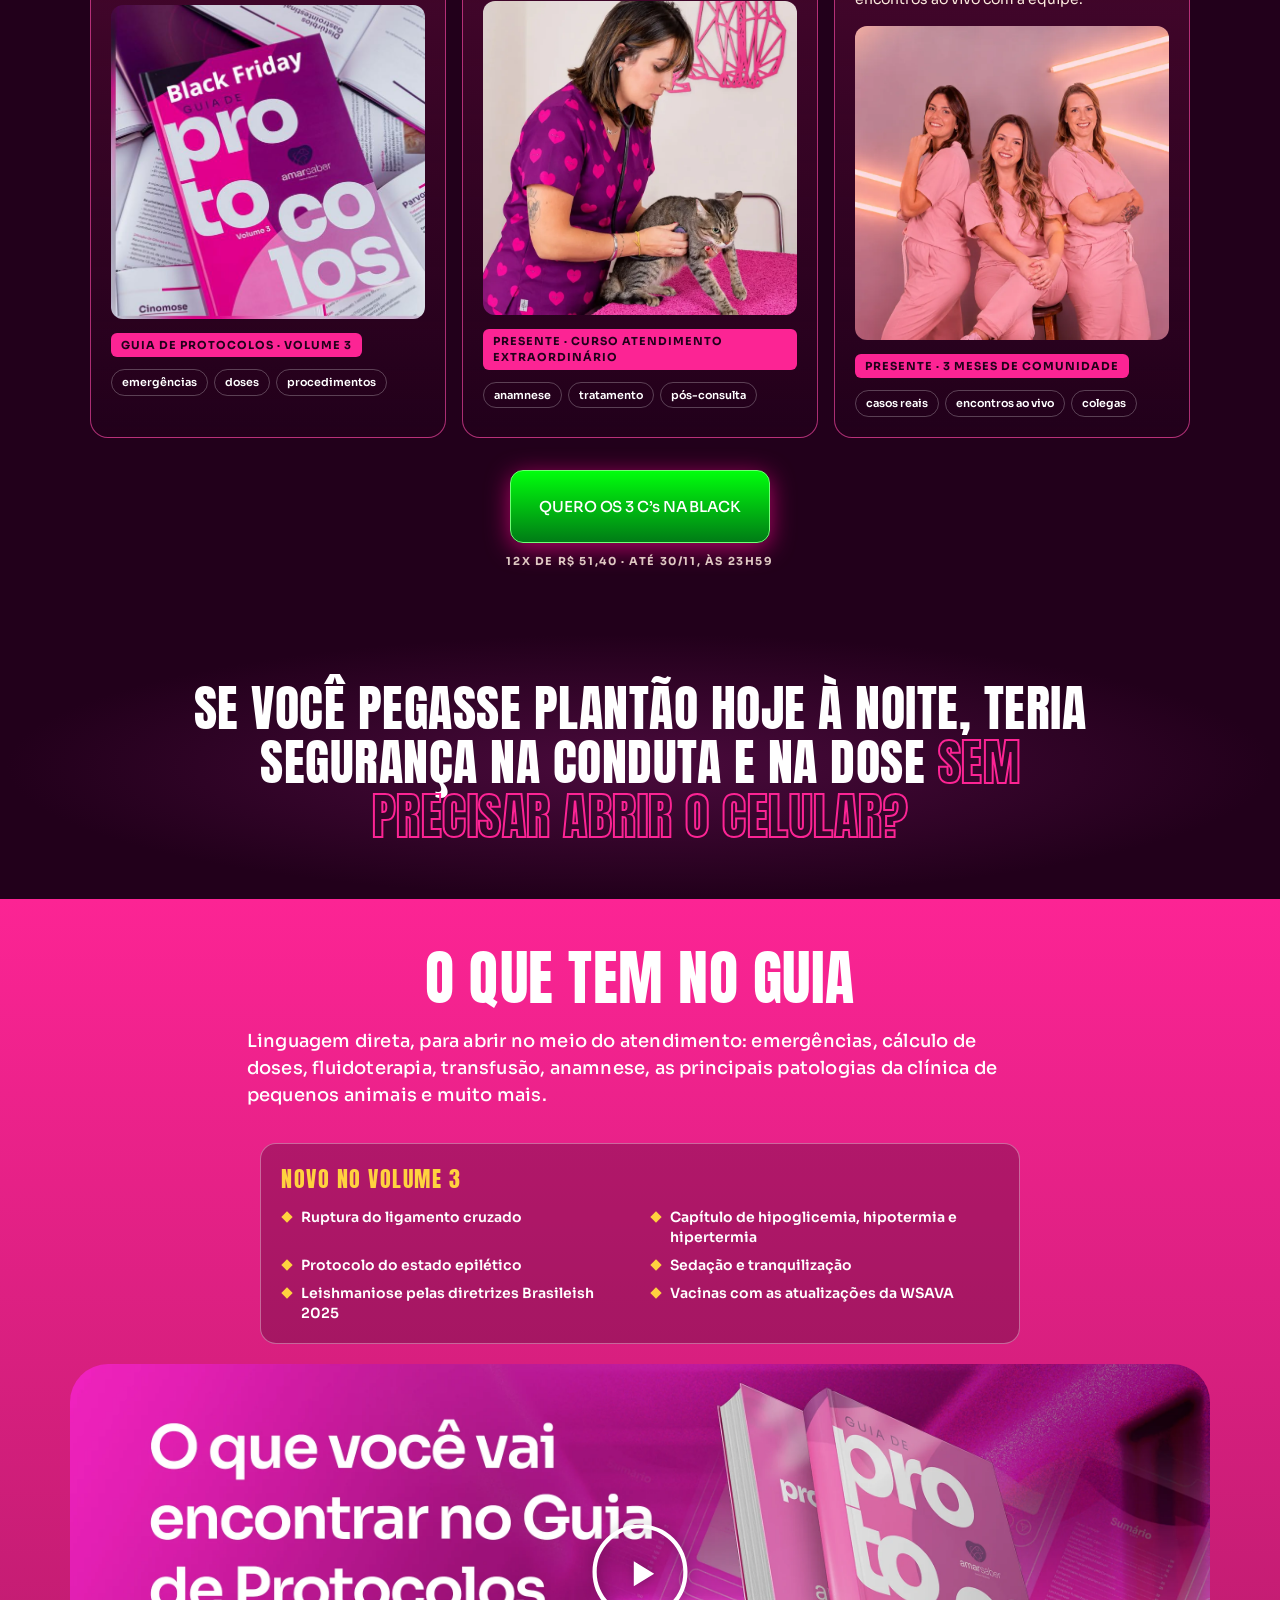
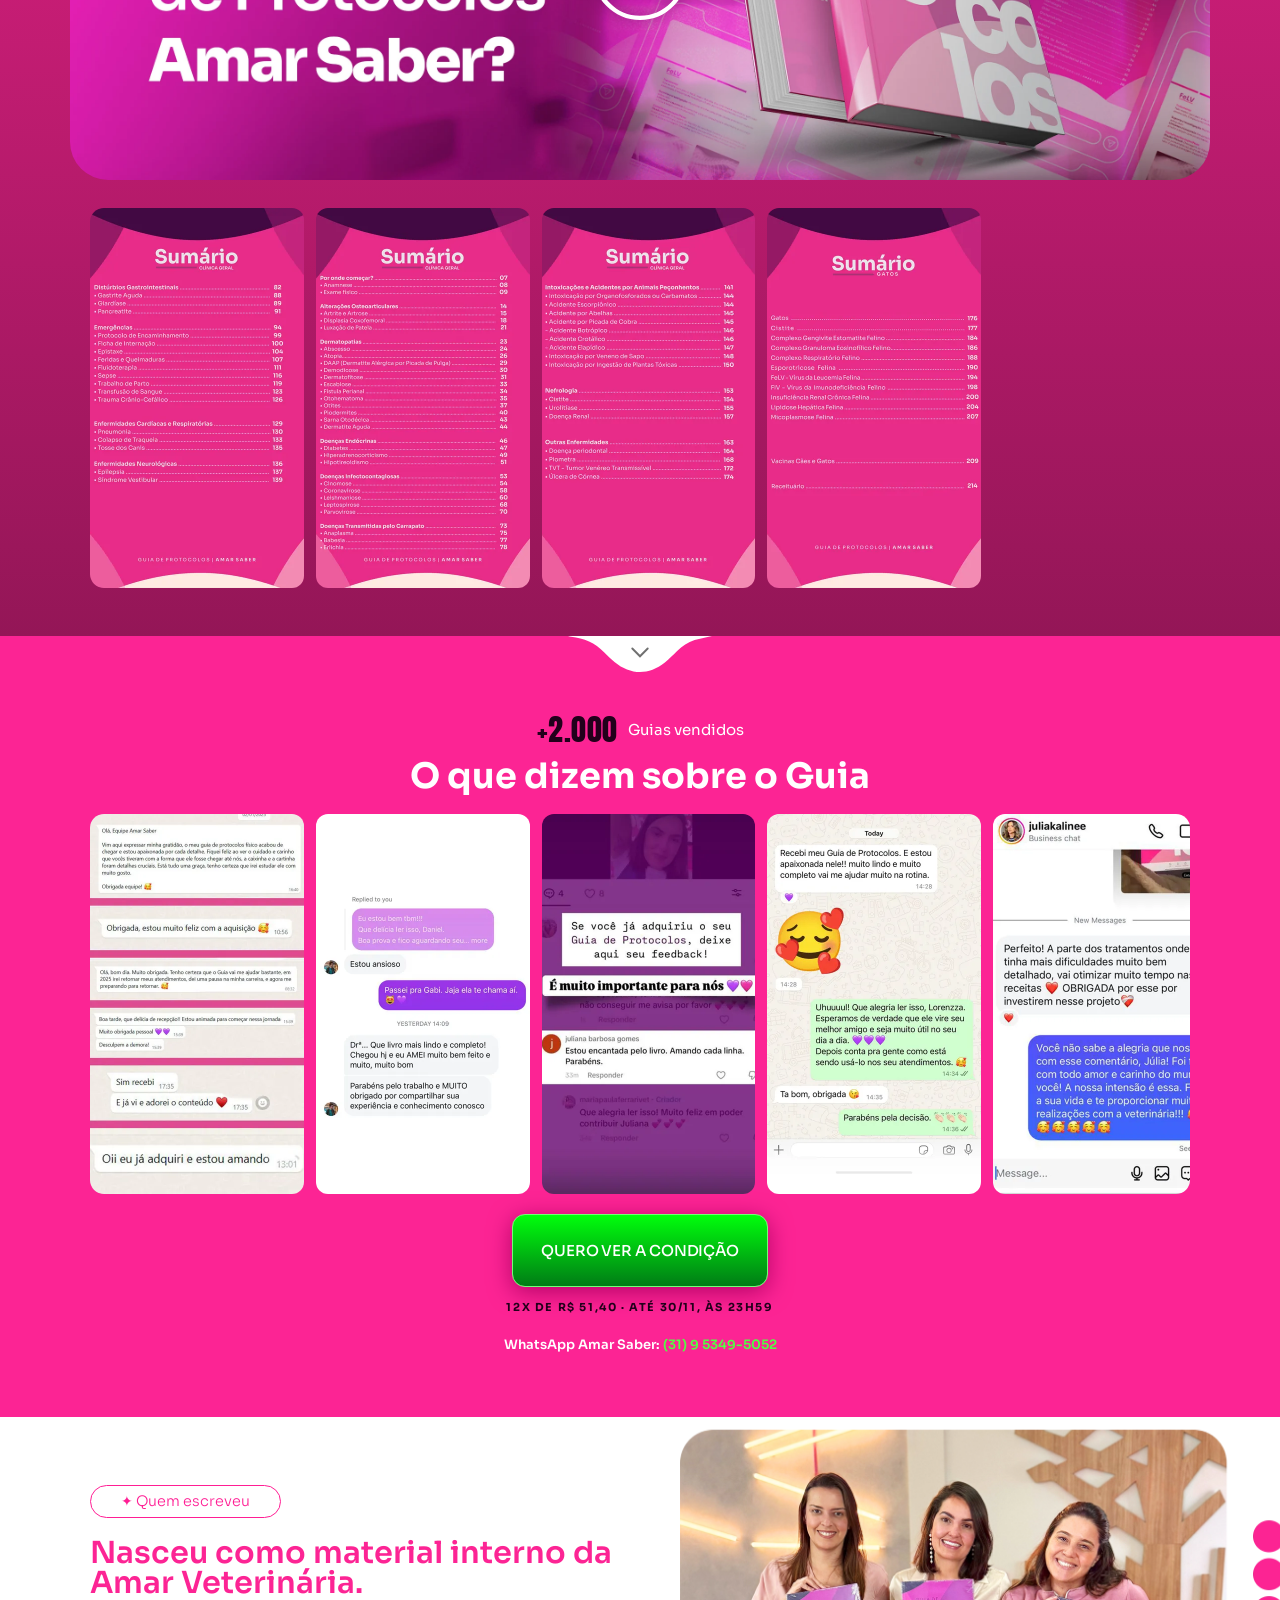
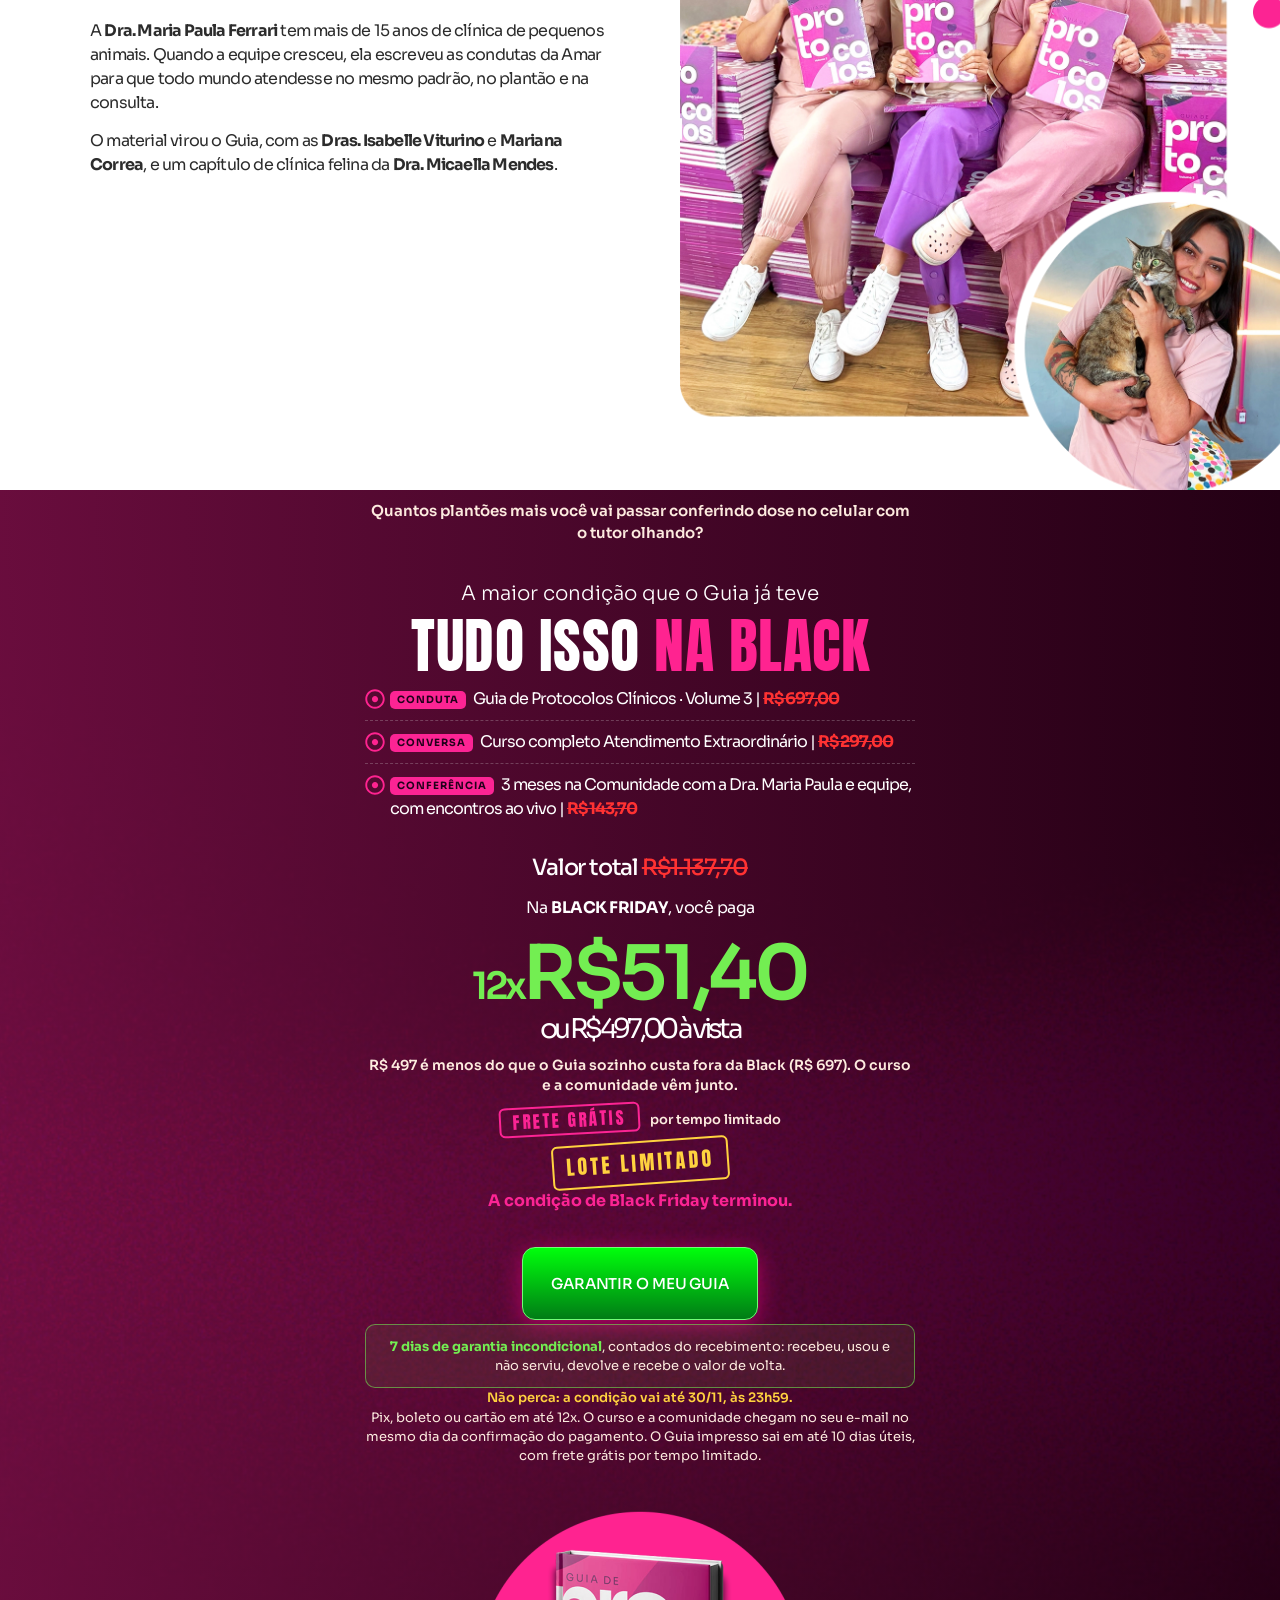
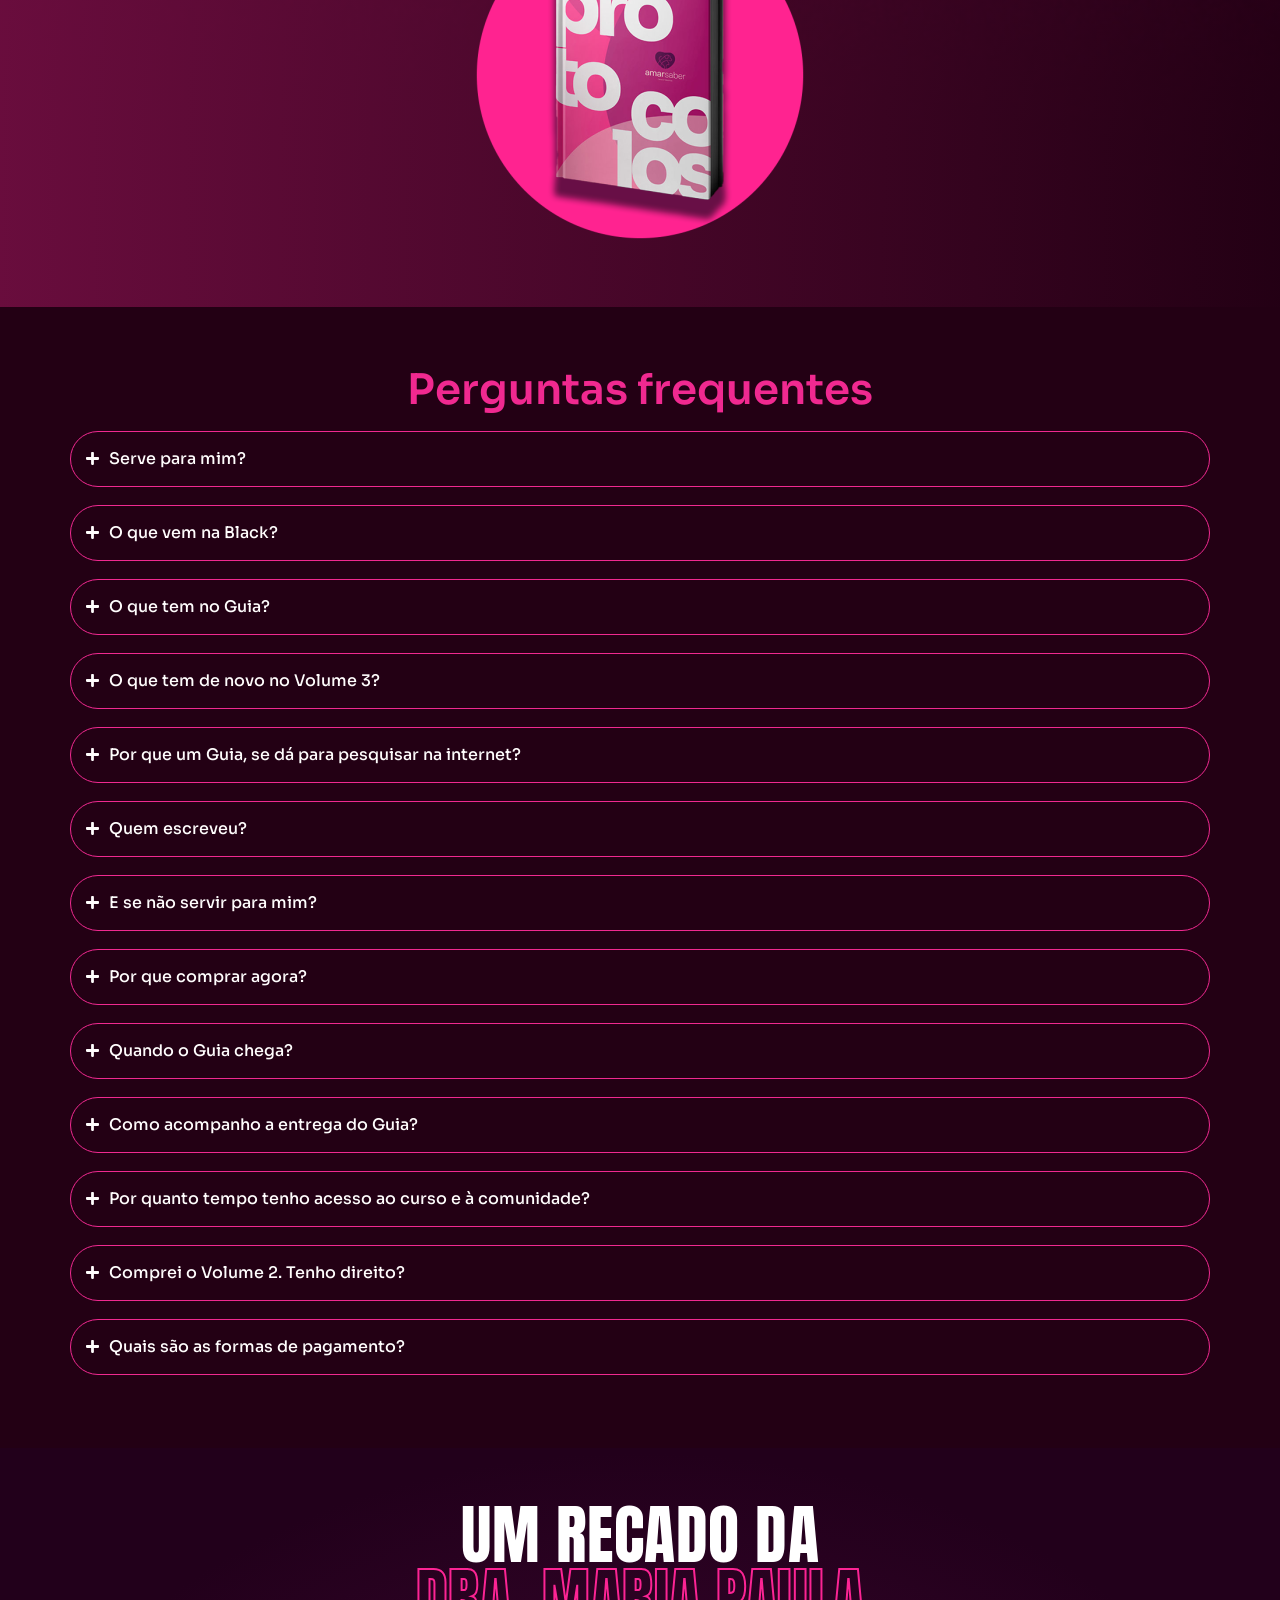
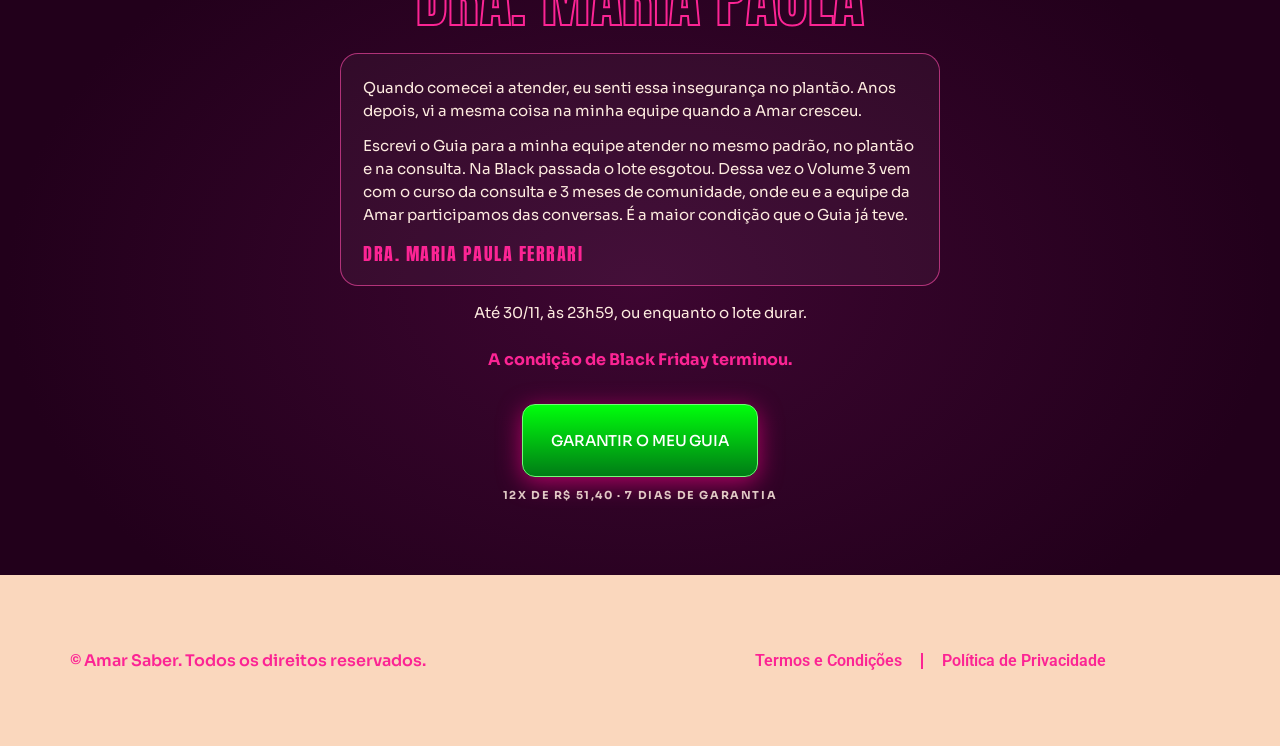
==== commit 216dfd20: "LP: FAQ do código de rastreio enviado pelo WhatsApp quando o Guia for postado Co-Authored-By: Claude" ====
--- a/index.html
+++ b/index.html
@@ -339,6 +339,10 @@
           <div class="faq__answer"><p>O curso e a comunidade são online e liberam no mesmo dia da confirmação do pagamento, pelo e-mail que você usar na compra. O Guia é impresso e sai em até 10 dias úteis depois da confirmação do pagamento, com frete grátis por tempo limitado.</p></div>
         </details>
         <details>
+          <summary>Como acompanho a entrega do Guia?</summary>
+          <div class="faq__answer"><p>Assim que o Guia for postado, você recebe o <strong>código de rastreio no WhatsApp</strong> do número que informou na compra. Com ele, você acompanha a entrega até a sua casa.</p></div>
+        </details>
+        <details>
           <summary>Por quanto tempo tenho acesso ao curso e à comunidade?</summary>
           <div class="faq__answer"><p>O curso fica liberado por <strong>1 ano</strong> a partir do pagamento, no e-mail da compra. A comunidade no WhatsApp vale por <strong>3 meses</strong>, com encontros ao vivo com a equipe da Amar.</p></div>
         </details>
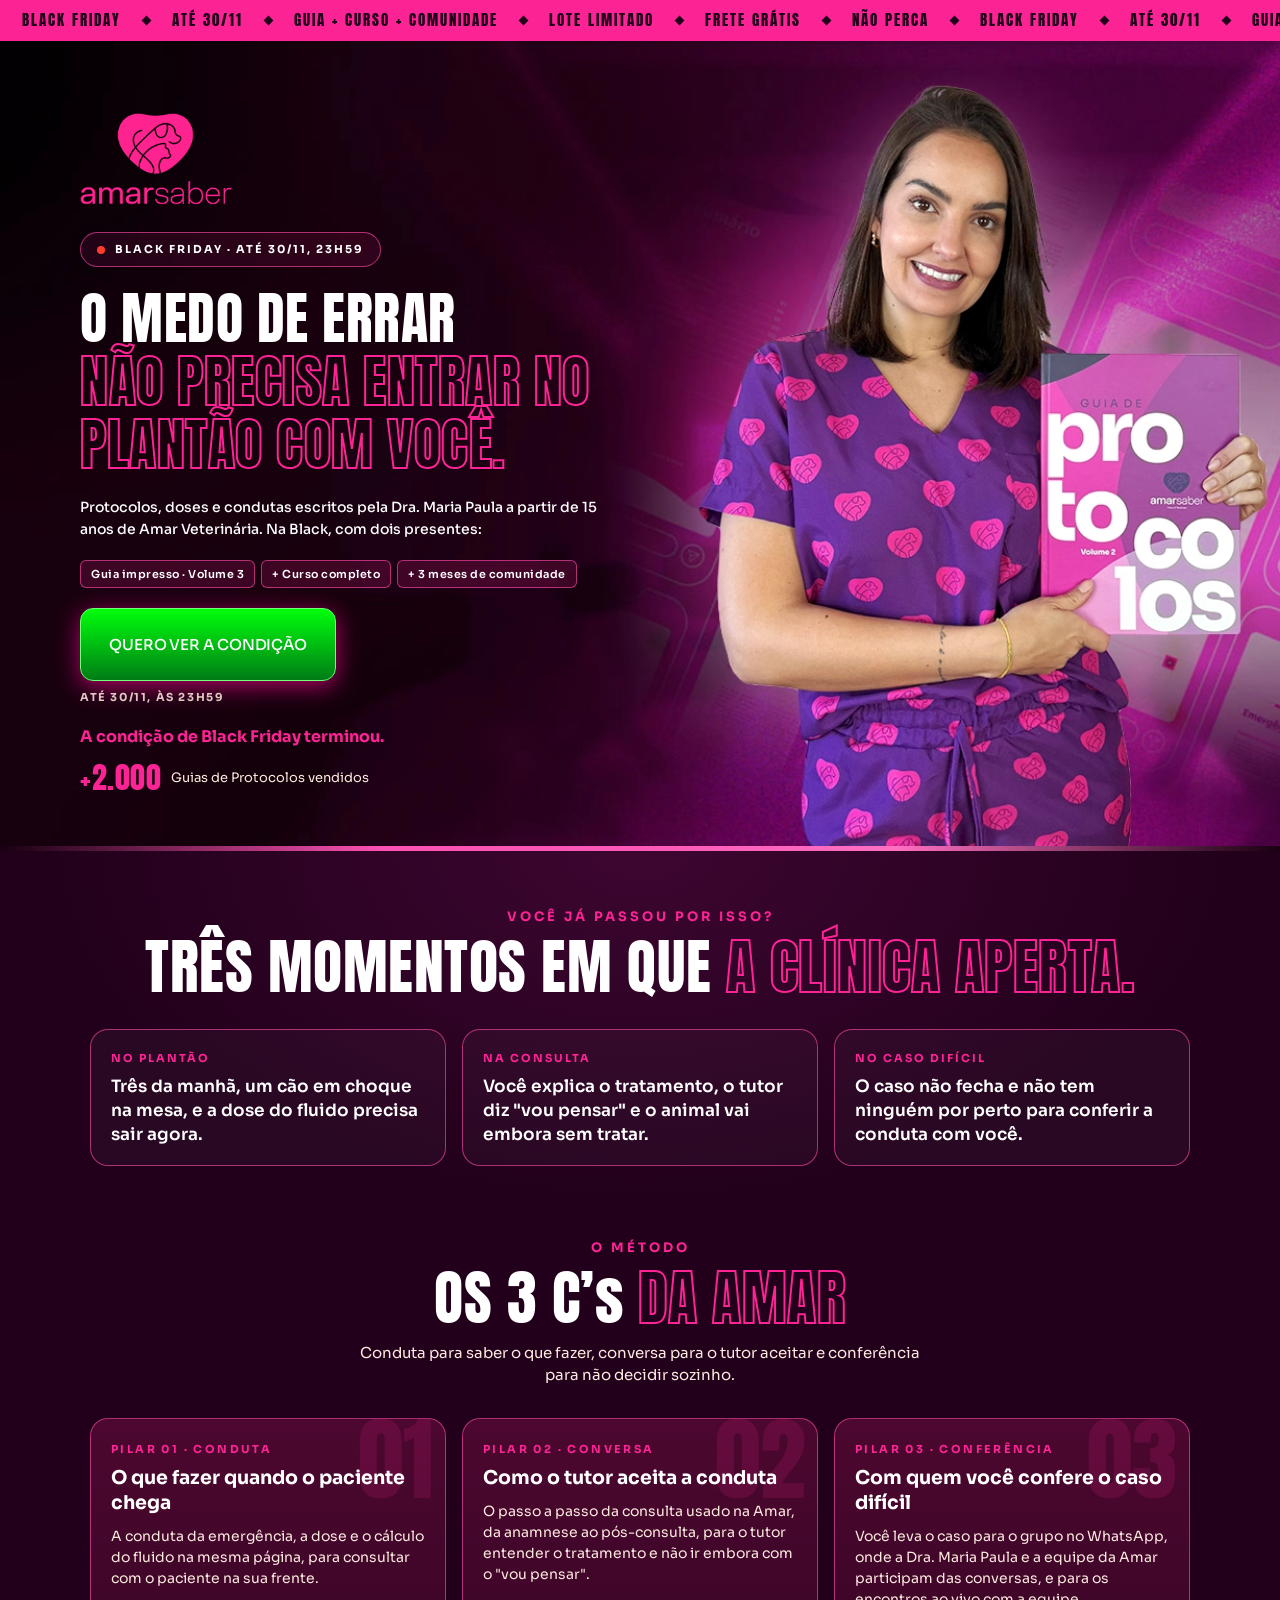
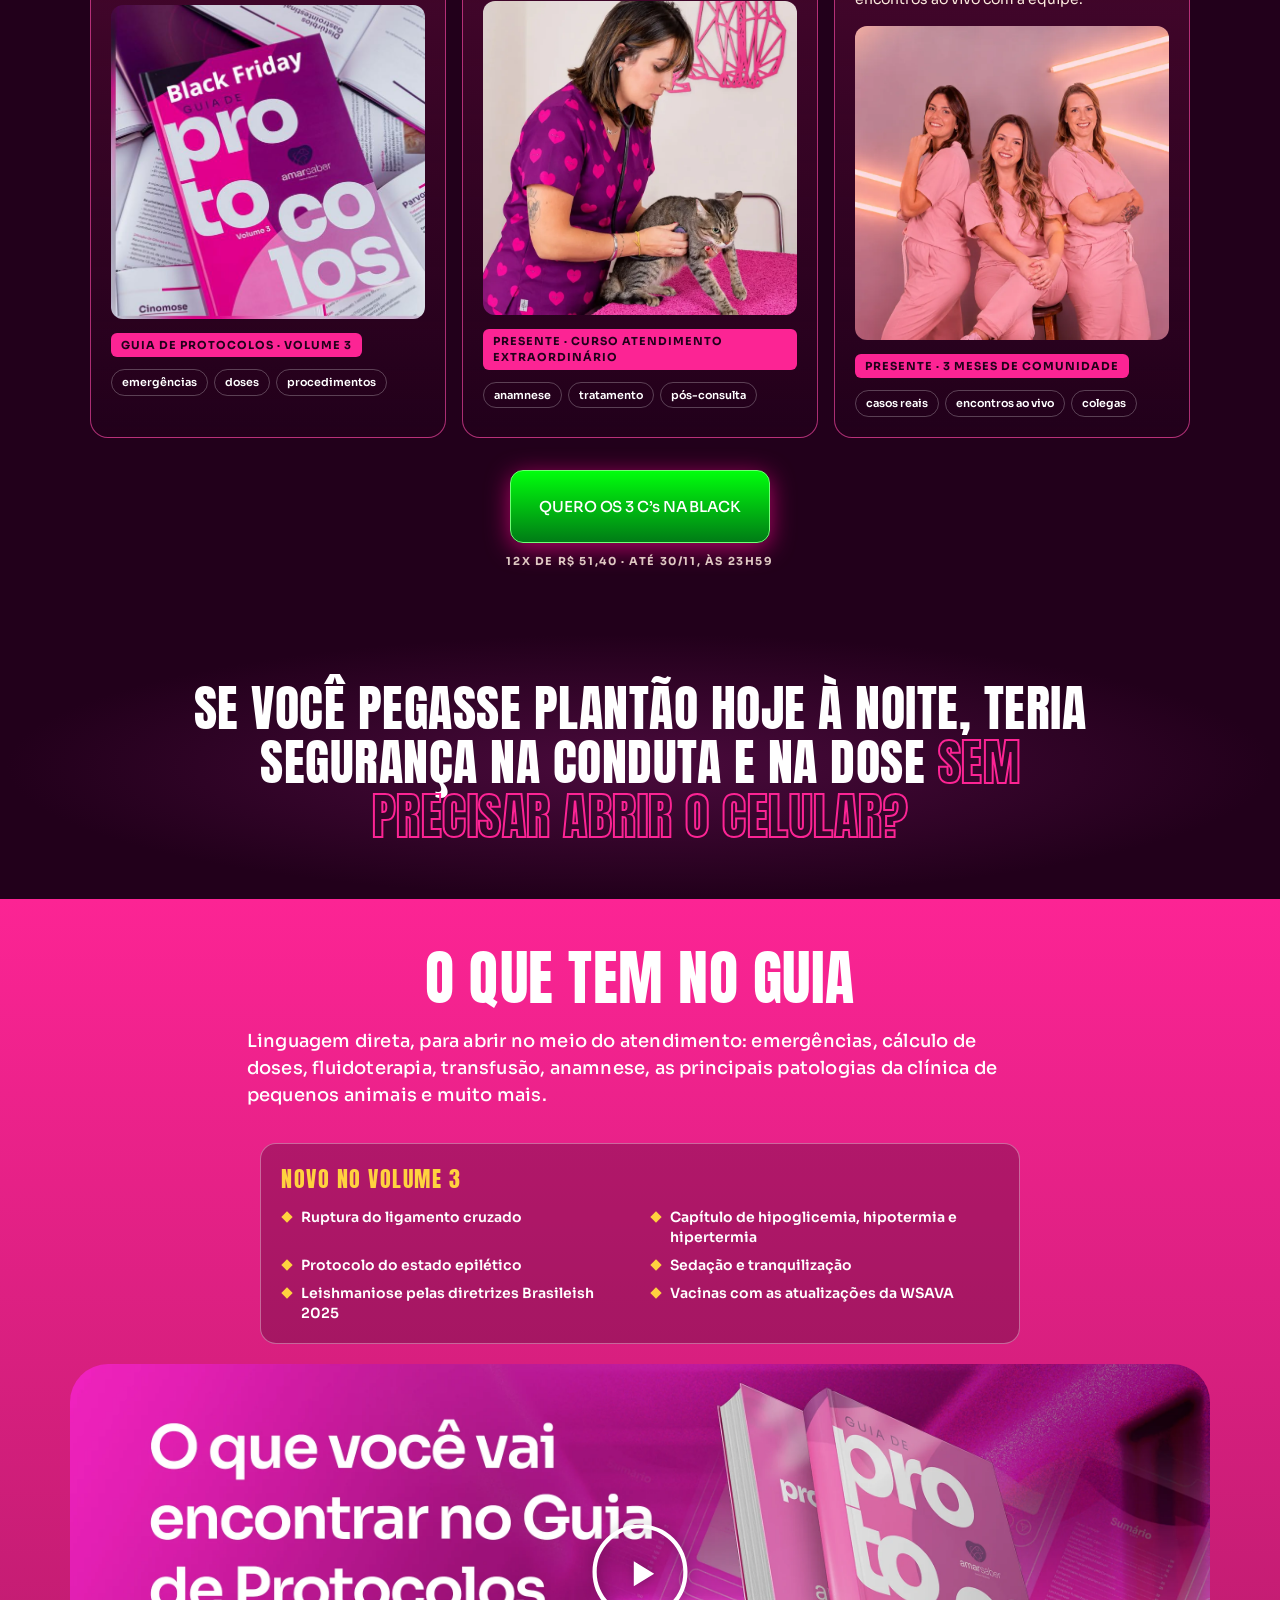
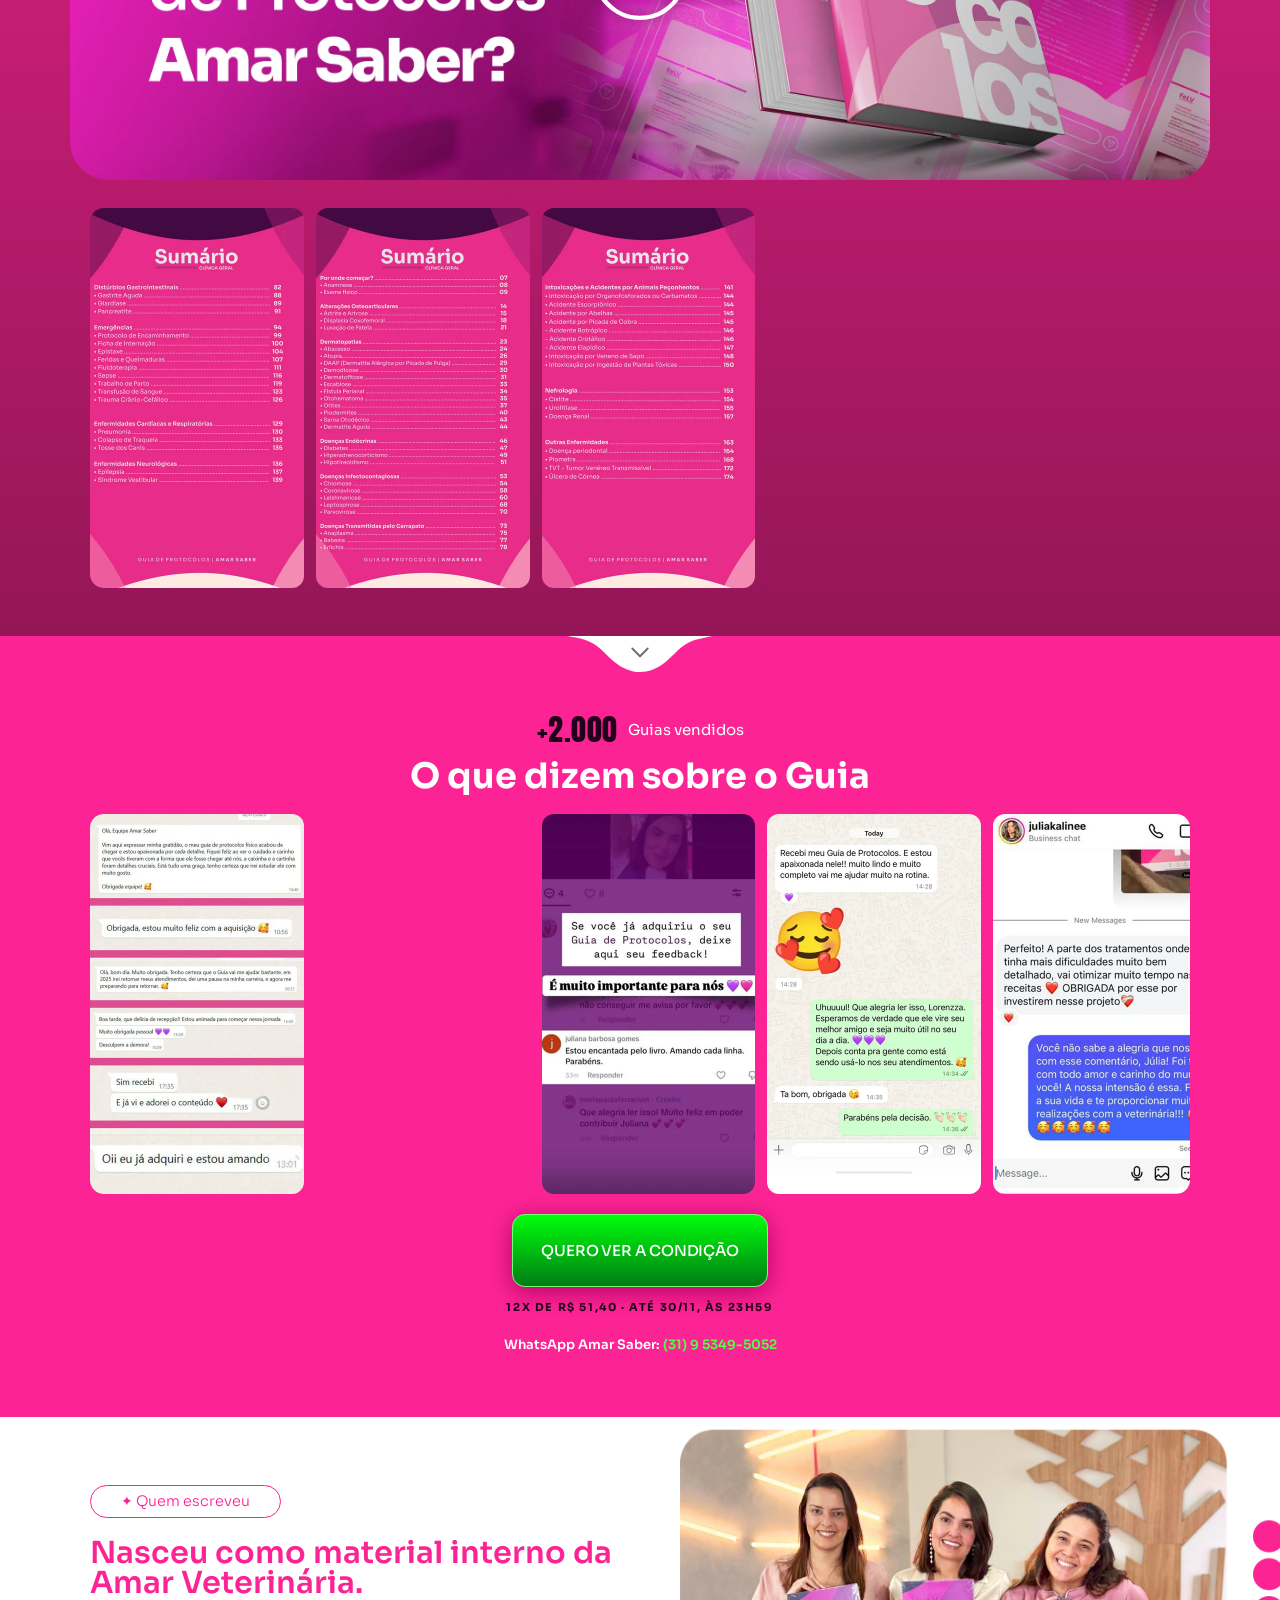
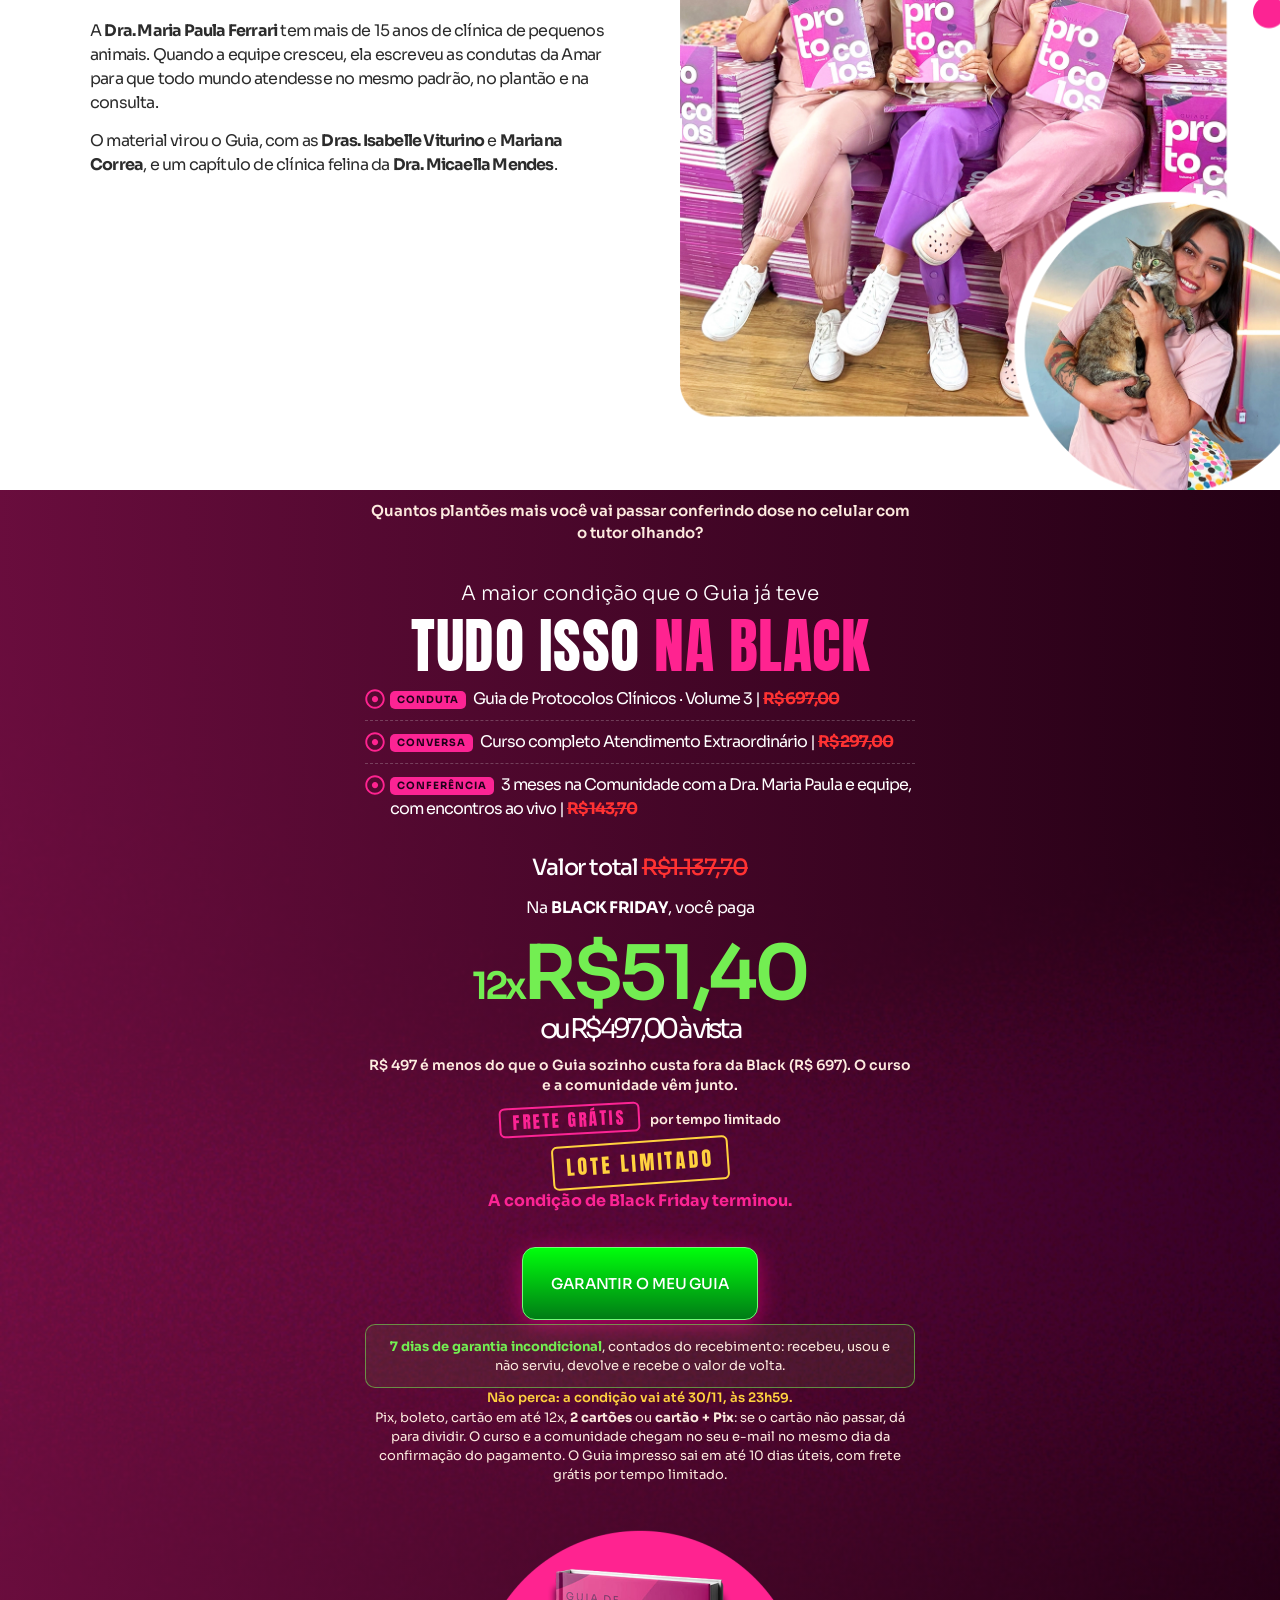
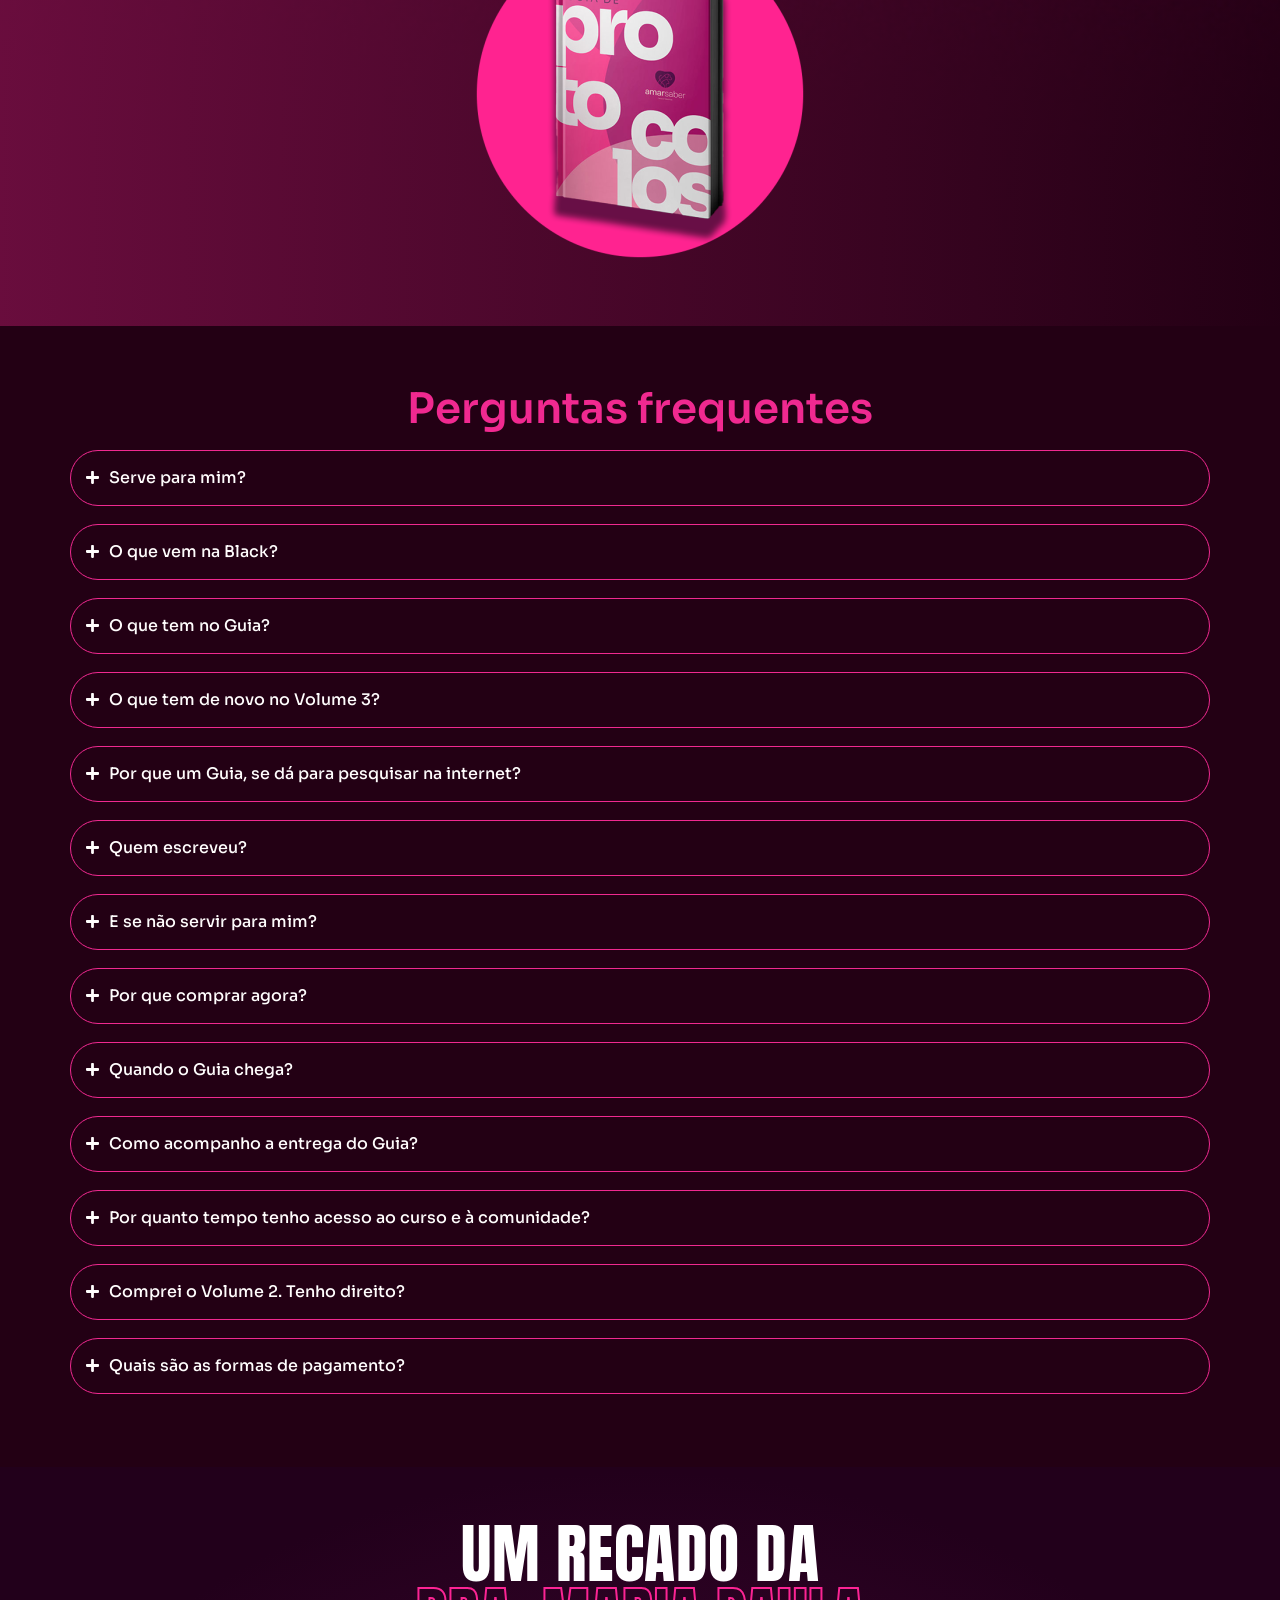
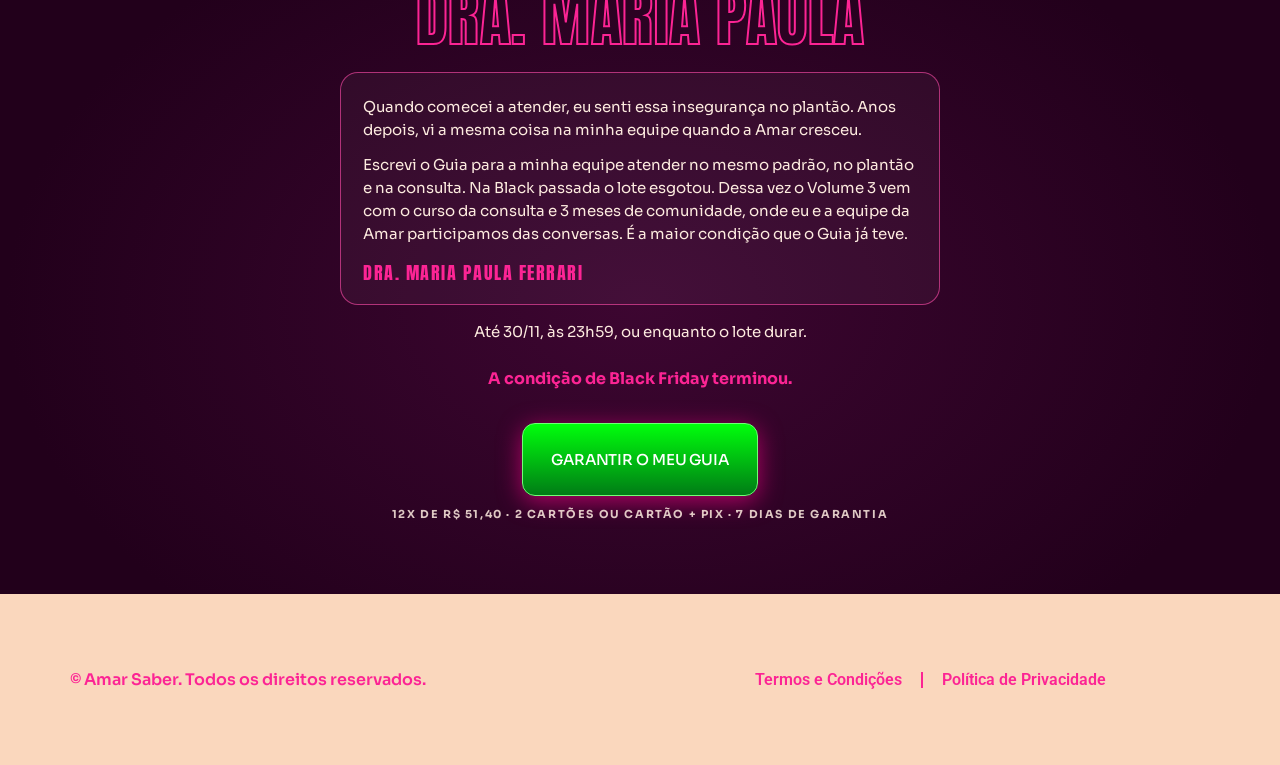
==== commit d7975771: "Checkout da Black: banners, roteiro do checkout da Kiwify e texto de pagamento - LP e /teste/: embai" ====
--- a/index.html
+++ b/index.html
@@ -290,7 +290,7 @@
         <!-- Garantia (09/11): mesmo texto da live (LIVE-ROTEIRO.md, pitch bloco 7). Frete de volta só no FAQ. -->
         <p class="vd-garantia"><b>7 dias de garantia incondicional</b>, contados do recebimento: recebeu, usou e não serviu, devolve e recebe o valor de volta.</p>
         <p class="vd-oferta__urg">Não perca: a condição vai até 30/11, às 23h59.</p>
-        <p class="vd-oferta__pag">Pix, boleto ou cartão em até 12x. O curso e a comunidade chegam no seu e-mail no mesmo dia da confirmação do pagamento. O Guia impresso sai em até 10 dias úteis, com frete grátis por tempo limitado.</p>
+        <p class="vd-oferta__pag">Pix, boleto, cartão em até 12x, <b>2 cartões</b> ou <b>cartão + Pix</b>: se o cartão não passar, dá para dividir. O curso e a comunidade chegam no seu e-mail no mesmo dia da confirmação do pagamento. O Guia impresso sai em até 10 dias úteis, com frete grátis por tempo limitado.</p>
 
         <img class="oferta__book" src="assets/img/livro-oferta.png" width="380" height="380" alt="Guia de Protocolos" loading="lazy">
       </div>
@@ -376,7 +376,7 @@
     </div>
     <div class="vd-centro vd-centro--coluna">
       <a class="btn" href="https://pay.kiwify.com.br/t4PJOip" data-cta="fechamento">GARANTIR O MEU GUIA</a>
-      <p class="vd-etiqueta">12x de R$ 51,40 · 7 dias de garantia</p>
+      <p class="vd-etiqueta">12x de R$ 51,40 · 2 cartões ou cartão + Pix · 7 dias de garantia</p>
     </div>
   </section>
 
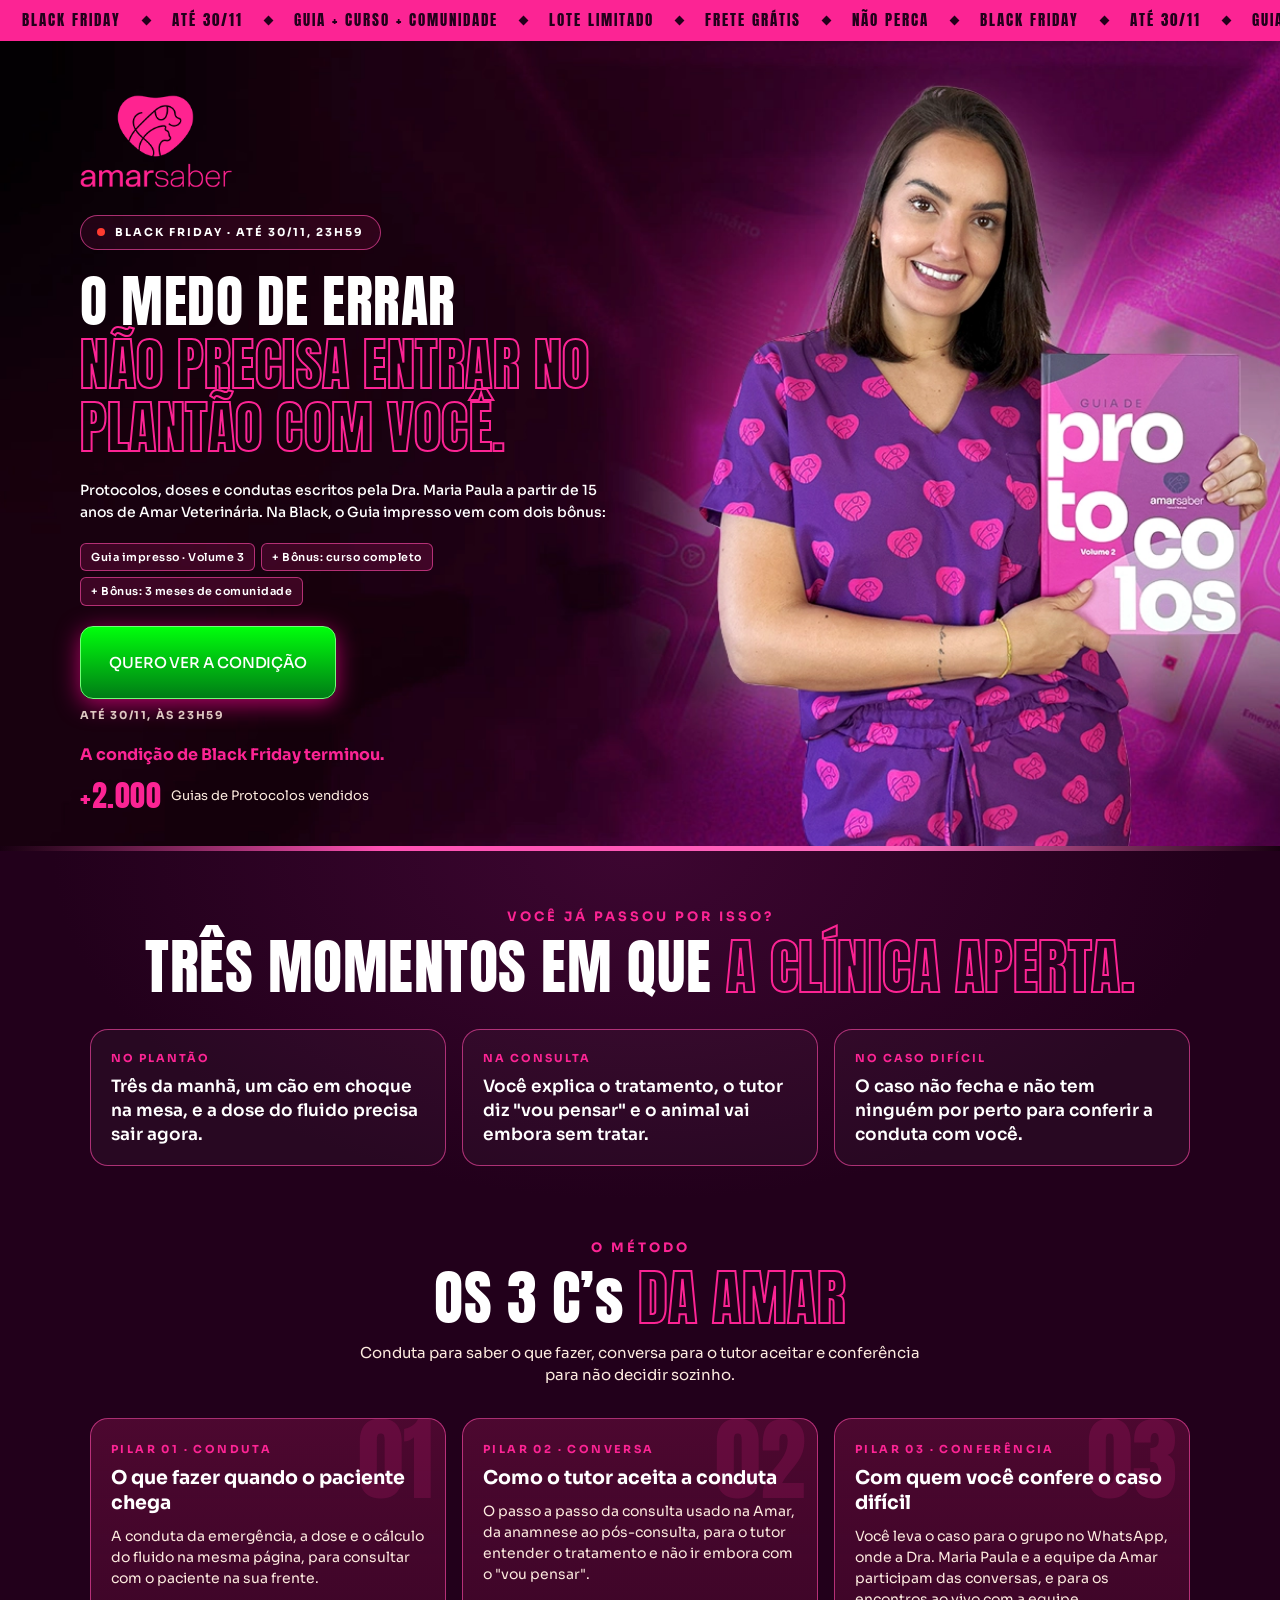
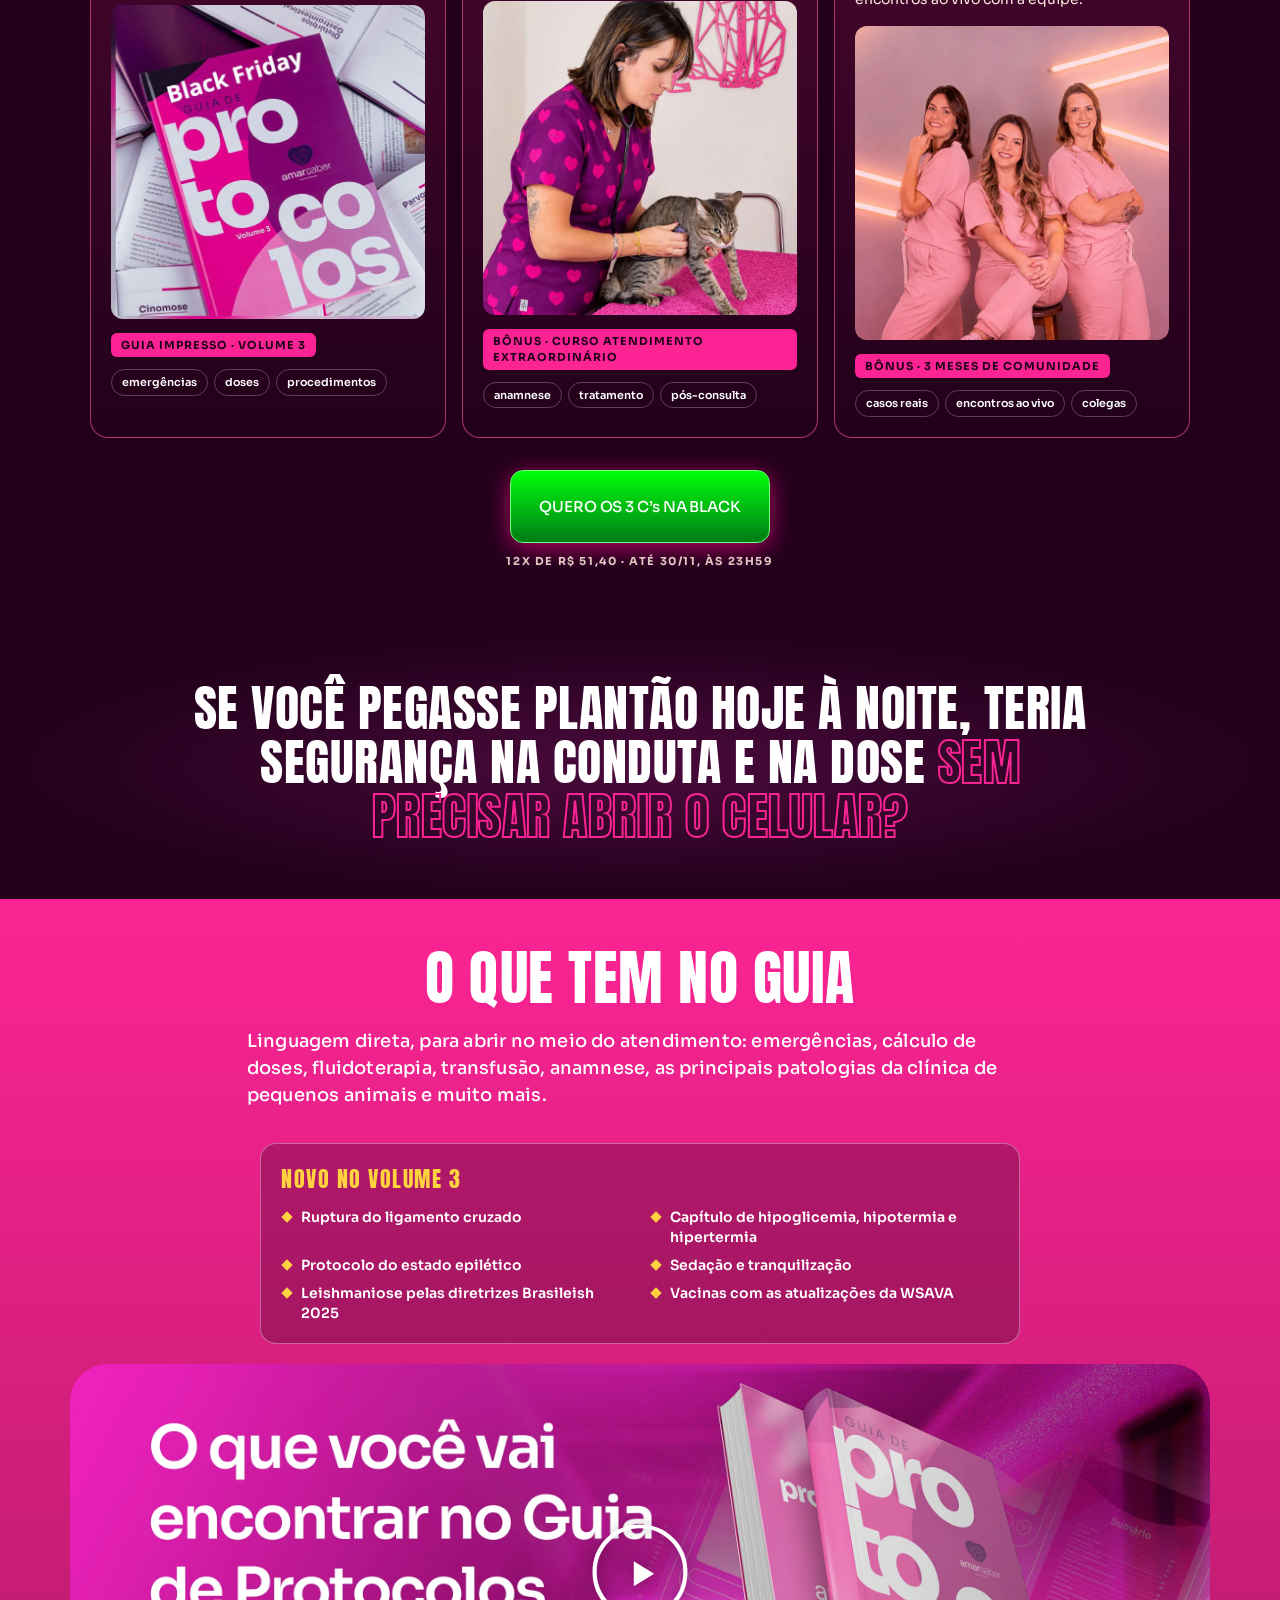
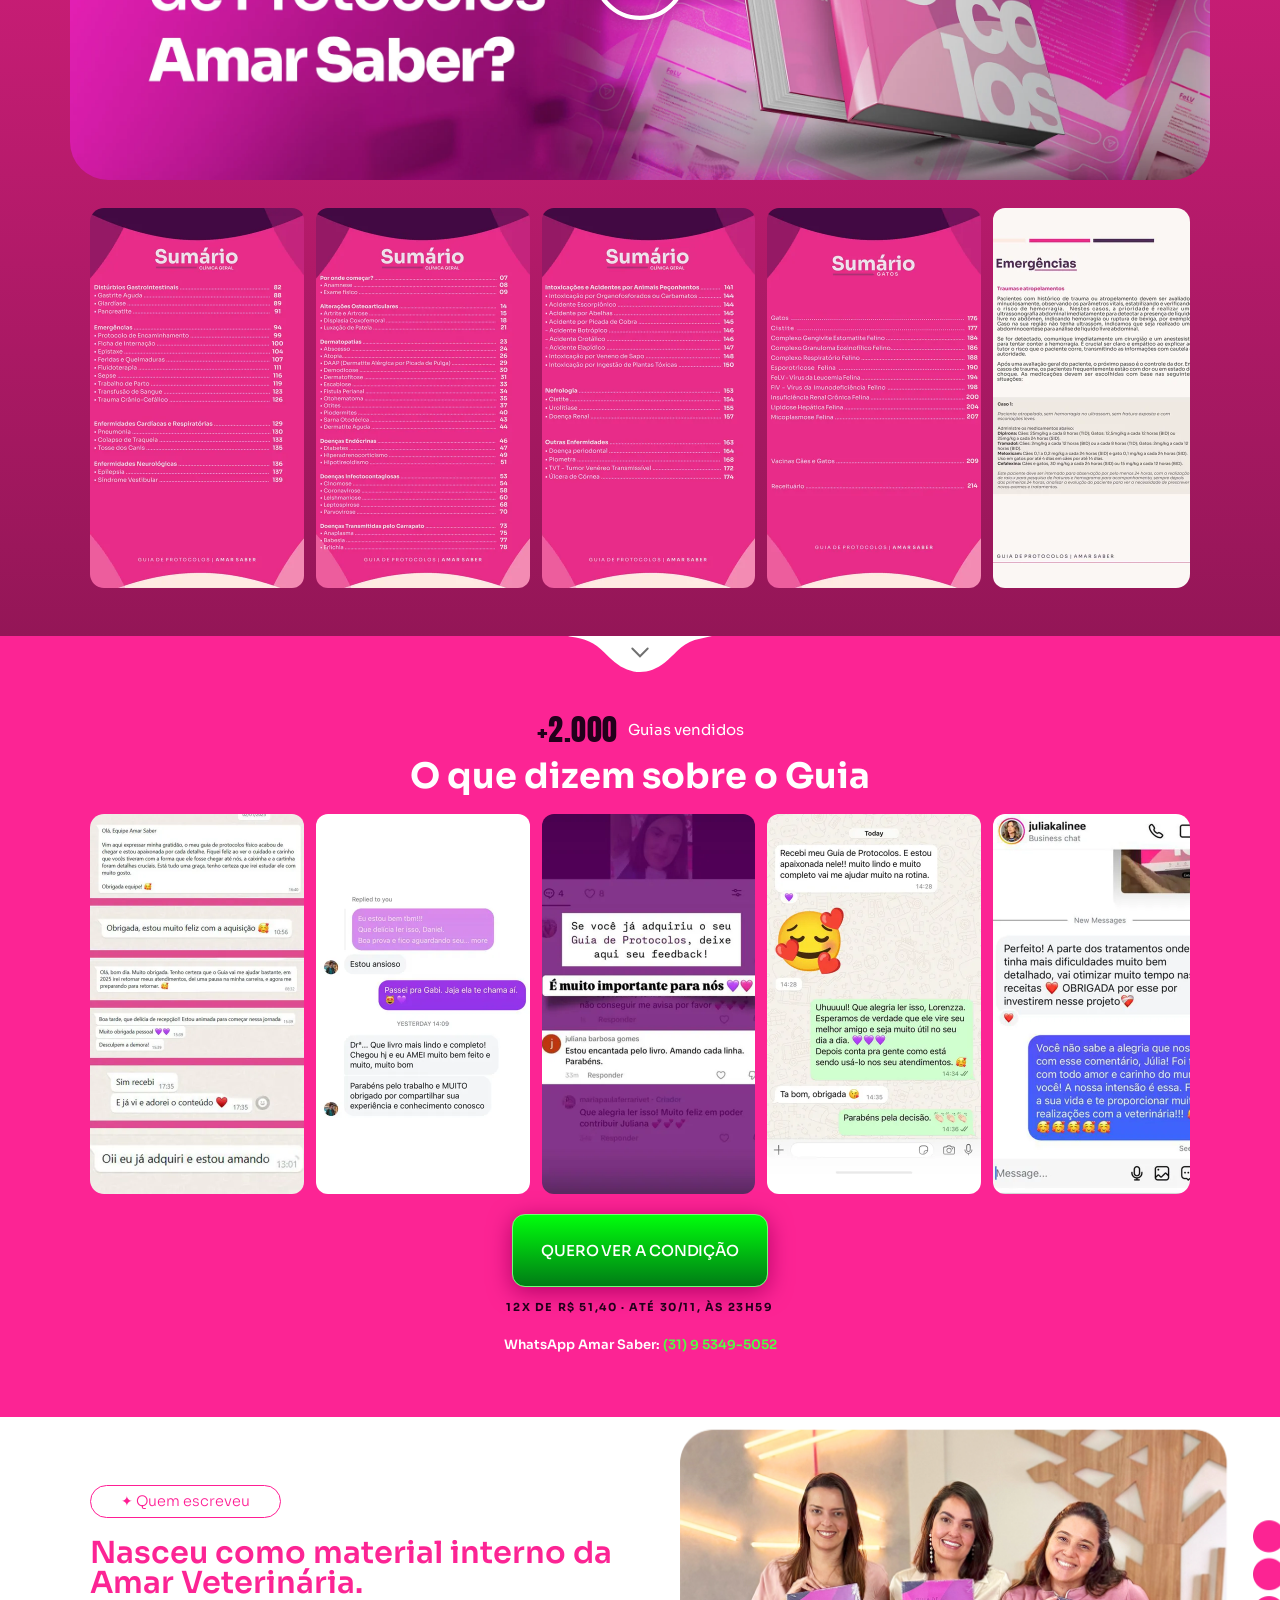
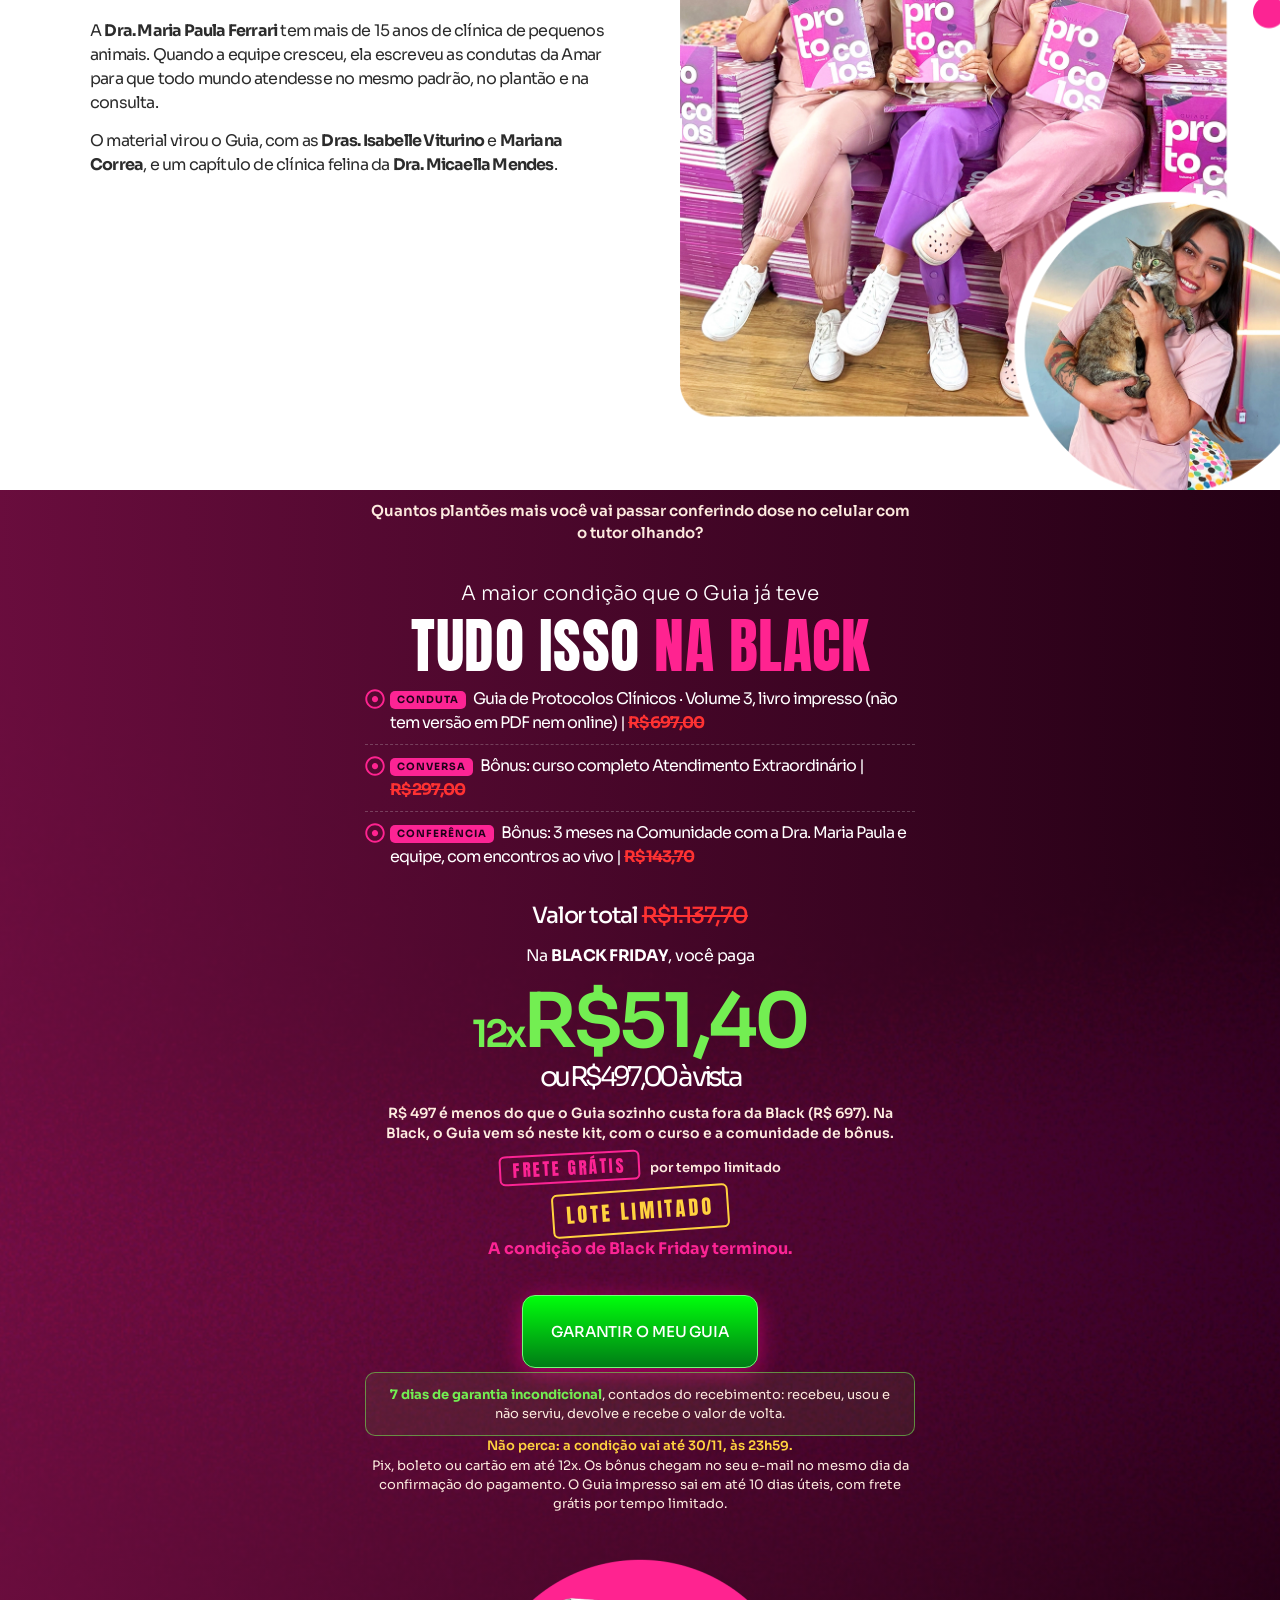
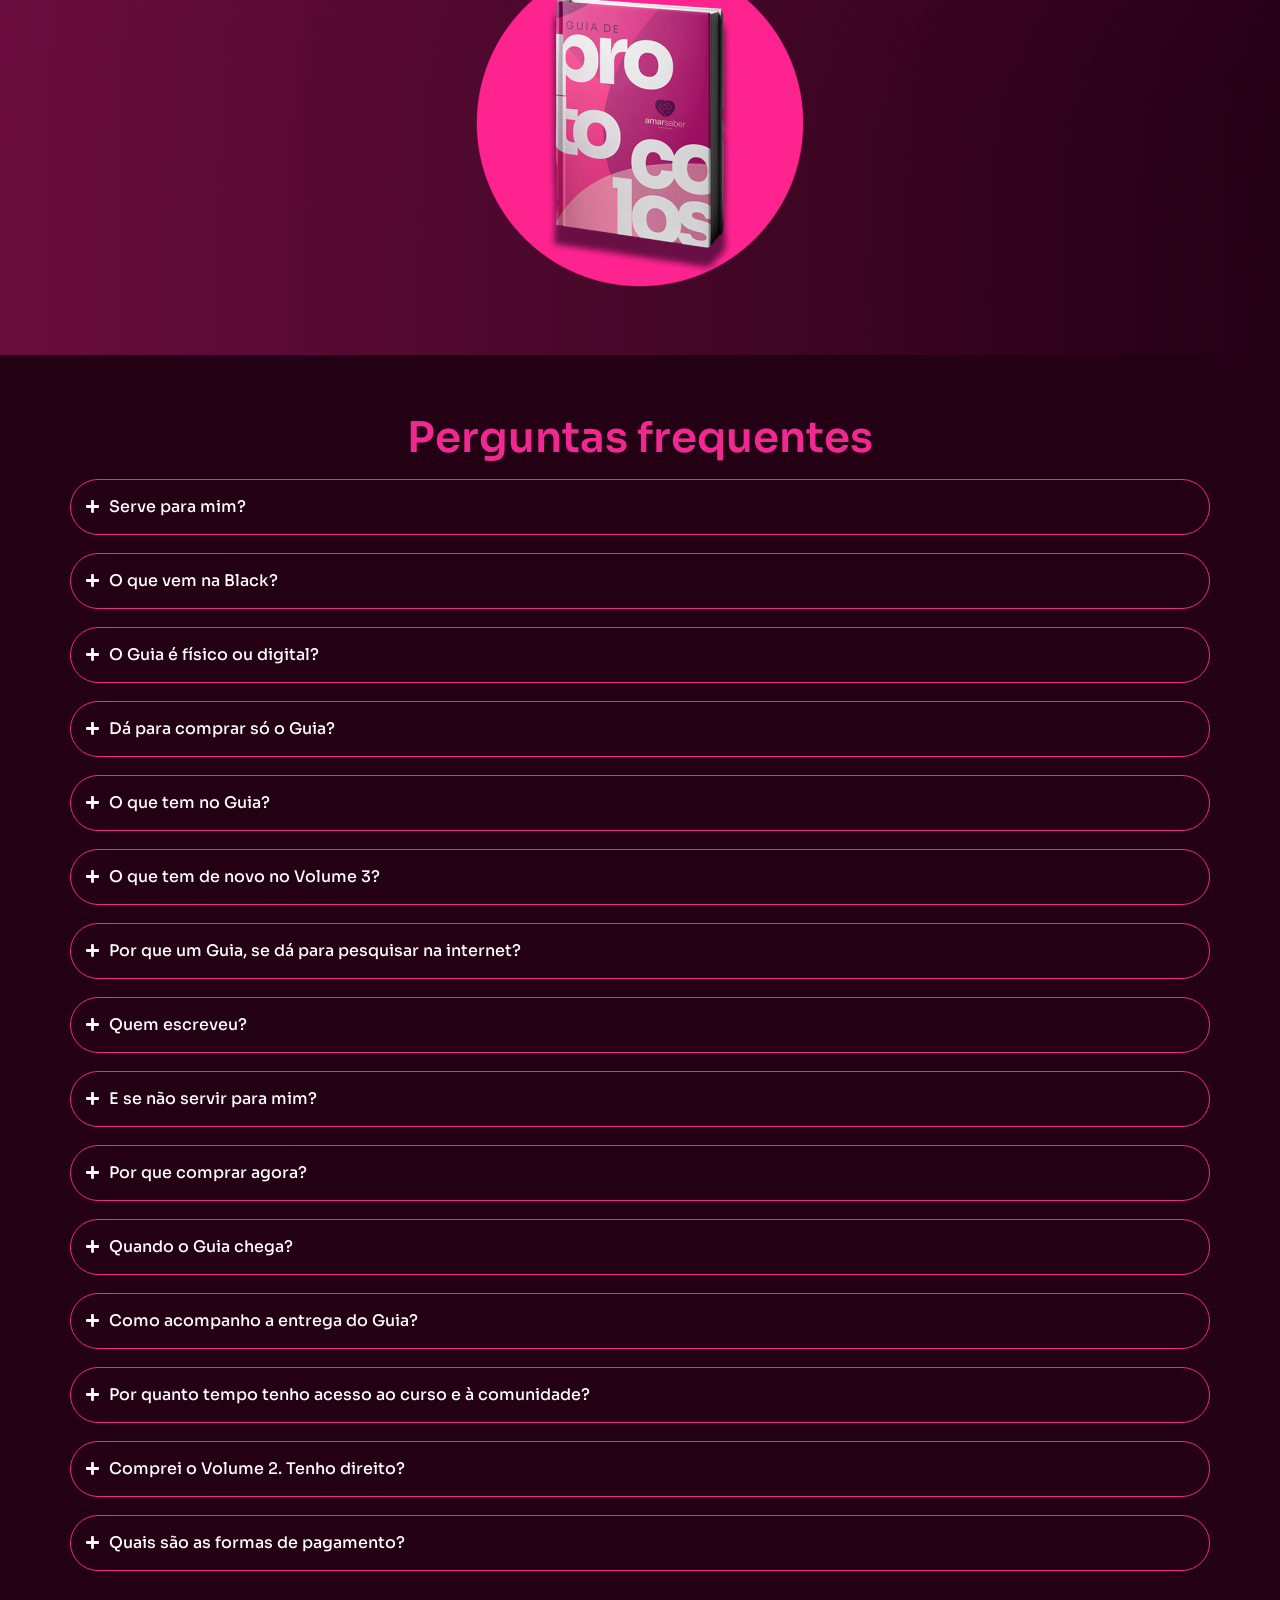
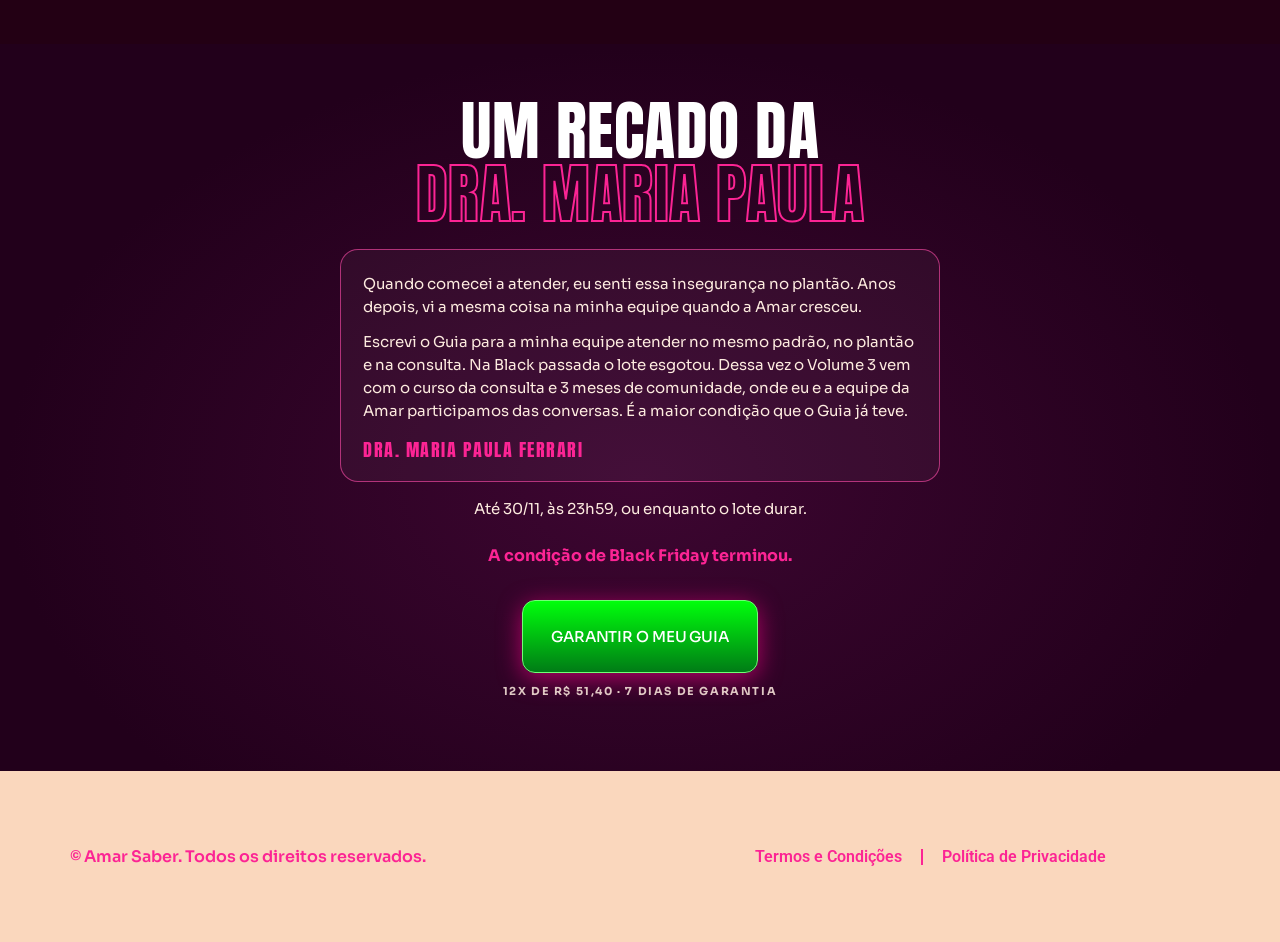
==== commit 17c1febf: "LP: Guia só impresso, curso e comunidade como bônus, e sem compra separada na Black - Oferta: Guia c" ====
--- a/index.html
+++ b/index.html
@@ -60,11 +60,11 @@
         <p class="vd-pill" data-pill><span class="vd-pill__dot" aria-hidden="true"></span>Black Friday · até 30/11, 23h59</p>
         <!-- H1 (09/11): dor da insegurança, opção escolhida pelo Mateus -->
         <h1 class="hero__title vd-anton"><span>O medo de errar</span> <span class="vd-contorno">não precisa entrar no plantão com você.</span></h1>
-        <p class="hero__lead">Protocolos, doses e condutas escritos pela Dra. Maria Paula a partir de 15 anos de Amar Veterinária. Na Black, com dois presentes:</p>
+        <p class="hero__lead">Protocolos, doses e condutas escritos pela Dra. Maria Paula a partir de 15 anos de Amar Veterinária. Na Black, o Guia impresso vem com dois bônus:</p>
         <ul class="vd-itens">
           <li>Guia impresso · Volume 3</li>
-          <li>+ Curso completo</li>
-          <li>+ 3 meses de comunidade</li>
+          <li>+ Bônus: curso completo</li>
+          <li>+ Bônus: 3 meses de comunidade</li>
           <!-- Frete grátis e Sala VIP saíram do hero em 09/11 para o botão subir; os dois seguem na oferta -->
         </ul>
 
@@ -118,7 +118,7 @@
         <h3 class="vd-pilar__titulo">O que fazer quando o paciente chega</h3>
         <p class="vd-pilar__texto">A conduta da emergência, a dose e o cálculo do fluido na mesma página, para consultar com o paciente na sua frente.</p>
         <img class="vd-pilar__foto" src="assets/img/grupo-vip.jpg" width="640" height="641" alt="Guia de Protocolos Volume 3 sobre páginas abertas" loading="lazy">
-        <p class="vd-pilar__item">Guia de Protocolos · Volume 3</p>
+        <p class="vd-pilar__item">Guia impresso · Volume 3</p>
         <ul class="vd-pilar__tags"><li>emergências</li><li>doses</li><li>procedimentos</li></ul>
       </li>
       <li class="vd-pilar">
@@ -127,7 +127,7 @@
         <h3 class="vd-pilar__titulo">Como o tutor aceita a conduta</h3>
         <p class="vd-pilar__texto">O passo a passo da consulta usado na Amar, da anamnese ao pós-consulta, para o tutor entender o tratamento e não ir embora com o "vou pensar".</p>
         <img class="vd-pilar__foto" src="assets/img/pilar-conversa.webp" width="800" height="800" alt="Veterinária da Amar examinando um gato na mesa de atendimento" loading="lazy">
-        <p class="vd-pilar__item">Presente · Curso Atendimento Extraordinário</p>
+        <p class="vd-pilar__item">Bônus · Curso Atendimento Extraordinário</p>
         <ul class="vd-pilar__tags"><li>anamnese</li><li>tratamento</li><li>pós-consulta</li></ul>
       </li>
       <li class="vd-pilar">
@@ -136,7 +136,7 @@
         <h3 class="vd-pilar__titulo">Com quem você confere o caso difícil</h3>
         <p class="vd-pilar__texto">Você leva o caso para o grupo no WhatsApp, onde a Dra. Maria Paula e a equipe da Amar participam das conversas, e para os encontros ao vivo com a equipe.</p>
         <img class="vd-pilar__foto" src="assets/img/pilar-conferencia.webp" width="800" height="800" alt="Veterinárias da equipe da Amar" loading="lazy">
-        <p class="vd-pilar__item">Presente · 3 meses de Comunidade</p>
+        <p class="vd-pilar__item">Bônus · 3 meses de Comunidade</p>
         <ul class="vd-pilar__tags"><li>casos reais</li><li>encontros ao vivo</li><li>colegas</li></ul>
       </li>
     </ol>
@@ -261,9 +261,9 @@
 
         <!-- Itens da oferta: edite nome e valor "de". Prefixo = pilar dos 3 C’s (seção 2b) -->
         <ul class="oferta__list">
-          <li><span class="vd-c">Conduta</span> Guia de Protocolos Clínicos · Volume 3 | <b class="red">R$ 697,00</b></li>
-          <li><span class="vd-c">Conversa</span> Curso completo Atendimento Extraordinário | <b class="red">R$&nbsp;297,00</b></li>
-          <li><span class="vd-c">Conferência</span> 3 meses na Comunidade com a Dra. Maria Paula e equipe, com encontros ao vivo | <b class="red">R$&nbsp;143,70</b></li>
+          <li><span class="vd-c">Conduta</span> Guia de Protocolos Clínicos · Volume 3, livro impresso (não tem versão em PDF nem online) | <b class="red">R$ 697,00</b></li>
+          <li><span class="vd-c">Conversa</span> Bônus: curso completo Atendimento Extraordinário | <b class="red">R$&nbsp;297,00</b></li>
+          <li><span class="vd-c">Conferência</span> Bônus: 3 meses na Comunidade com a Dra. Maria Paula e equipe, com encontros ao vivo | <b class="red">R$&nbsp;143,70</b></li>
         </ul>
 
         <p class="oferta__total">Valor total <span class="red">R$1.137,70</span></p>
@@ -271,7 +271,7 @@
         <p class="oferta__price"><span>12x</span>R$51,40</p>
         <p class="oferta__cash">ou R$497,00 à vista</p>
         <!-- Âncora principal da live (LIVE-ROTEIRO.md, Valor, âncora e CTA, item 6) -->
-        <p class="vd-ancora">R$ 497 é menos do que o Guia sozinho custa fora da Black (R$ 697). O curso e a comunidade vêm junto.</p>
+        <p class="vd-ancora">R$ 497 é menos do que o Guia sozinho custa fora da Black (R$ 697). Na Black, o Guia vem só neste kit, com o curso e a comunidade de bônus.</p>
         <p class="vd-frete"><b>Frete grátis</b>por tempo limitado</p>
         <!-- Formação para os 10 primeiros da live (decisão de 10/11): aparece de 10/11 20h até 11/11 0h (CONFIG em venda.js) -->
         <p class="vd-frete" data-formacao10 hidden><b>+ Formação completa</b>para os 10 primeiros pedidos pagos</p>
@@ -290,7 +290,7 @@
         <!-- Garantia (09/11): mesmo texto da live (LIVE-ROTEIRO.md, pitch bloco 7). Frete de volta só no FAQ. -->
         <p class="vd-garantia"><b>7 dias de garantia incondicional</b>, contados do recebimento: recebeu, usou e não serviu, devolve e recebe o valor de volta.</p>
         <p class="vd-oferta__urg">Não perca: a condição vai até 30/11, às 23h59.</p>
-        <p class="vd-oferta__pag">Pix, boleto, cartão em até 12x, <b>2 cartões</b> ou <b>cartão + Pix</b>: se o cartão não passar, dá para dividir. O curso e a comunidade chegam no seu e-mail no mesmo dia da confirmação do pagamento. O Guia impresso sai em até 10 dias úteis, com frete grátis por tempo limitado.</p>
+        <p class="vd-oferta__pag">Pix, boleto ou cartão em até 12x. Os bônus chegam no seu e-mail no mesmo dia da confirmação do pagamento. O Guia impresso sai em até 10 dias úteis, com frete grátis por tempo limitado.</p>
 
         <img class="oferta__book" src="assets/img/livro-oferta.png" width="380" height="380" alt="Guia de Protocolos" loading="lazy">
       </div>
@@ -308,7 +308,15 @@
         </details>
         <details>
           <summary>O que vem na Black?</summary>
-          <div class="faq__answer"><p>O <strong>Guia de Protocolos Volume 3 impresso</strong> (R$ 697 fora da Black), o <strong>curso Atendimento Extraordinário</strong>, com mais de 20 aulas e certificado (R$ 297), e <strong>3 meses na Comunidade</strong> com a Dra. Maria Paula e a equipe da Amar, com encontros ao vivo (R$ 143,70). Tudo soma R$ 1.137,70. Na Black, sai por R$ 497 à vista ou 12x de R$ 51,40, com frete grátis por tempo limitado.</p></div>
+          <div class="faq__answer"><p>O <strong>Guia de Protocolos Volume 3 impresso</strong> (R$ 697 fora da Black) e dois bônus: o <strong>curso Atendimento Extraordinário</strong>, com mais de 20 aulas e certificado (R$ 297), e <strong>3 meses na Comunidade</strong> com a Dra. Maria Paula e a equipe da Amar, com encontros ao vivo (R$ 143,70). Tudo soma R$ 1.137,70. Na Black, sai por R$ 497 à vista ou 12x de R$ 51,40, com frete grátis por tempo limitado.</p></div>
+        </details>
+        <details>
+          <summary>O Guia é físico ou digital?</summary>
+          <div class="faq__answer"><p><strong>Físico.</strong> O Guia é um livro impresso, enviado para o endereço que você informar na compra. Não existe versão do Guia em PDF nem online. Os bônus, o curso e a comunidade, chegam pelo e-mail da compra.</p></div>
+        </details>
+        <details>
+          <summary>Dá para comprar só o Guia?</summary>
+          <div class="faq__answer"><p>Na Black, o Guia vem só neste kit, com o curso e a comunidade de bônus, por R$ 497 à vista ou 12x de R$ 51,40. Fora da Black, o Guia sozinho custa R$ 697: o kit sai mais barato que o Guia avulso.</p></div>
         </details>
         <details>
           <summary>O que tem no Guia?</summary>
@@ -348,7 +356,7 @@
         </details>
         <details>
           <summary>Comprei o Volume 2. Tenho direito?</summary>
-          <div class="faq__answer"><p>Quem comprou o Volume 2 já recebeu as atualizações em PDF. O Volume 3 completo, impresso, com o curso Atendimento Extraordinário e 3 meses de comunidade, está nesta condição de Black Friday.</p></div>
+          <div class="faq__answer"><p>Quem comprou o Volume 2 já recebeu as atualizações em PDF. O Volume 3 completo é impresso e, nesta Black, vem com o curso Atendimento Extraordinário e 3 meses de comunidade de bônus.</p></div>
         </details>
         <details>
           <summary>Quais são as formas de pagamento?</summary>
@@ -376,7 +384,7 @@
     </div>
     <div class="vd-centro vd-centro--coluna">
       <a class="btn" href="https://pay.kiwify.com.br/t4PJOip" data-cta="fechamento">GARANTIR O MEU GUIA</a>
-      <p class="vd-etiqueta">12x de R$ 51,40 · 2 cartões ou cartão + Pix · 7 dias de garantia</p>
+      <p class="vd-etiqueta">12x de R$ 51,40 · 7 dias de garantia</p>
     </div>
   </section>
 
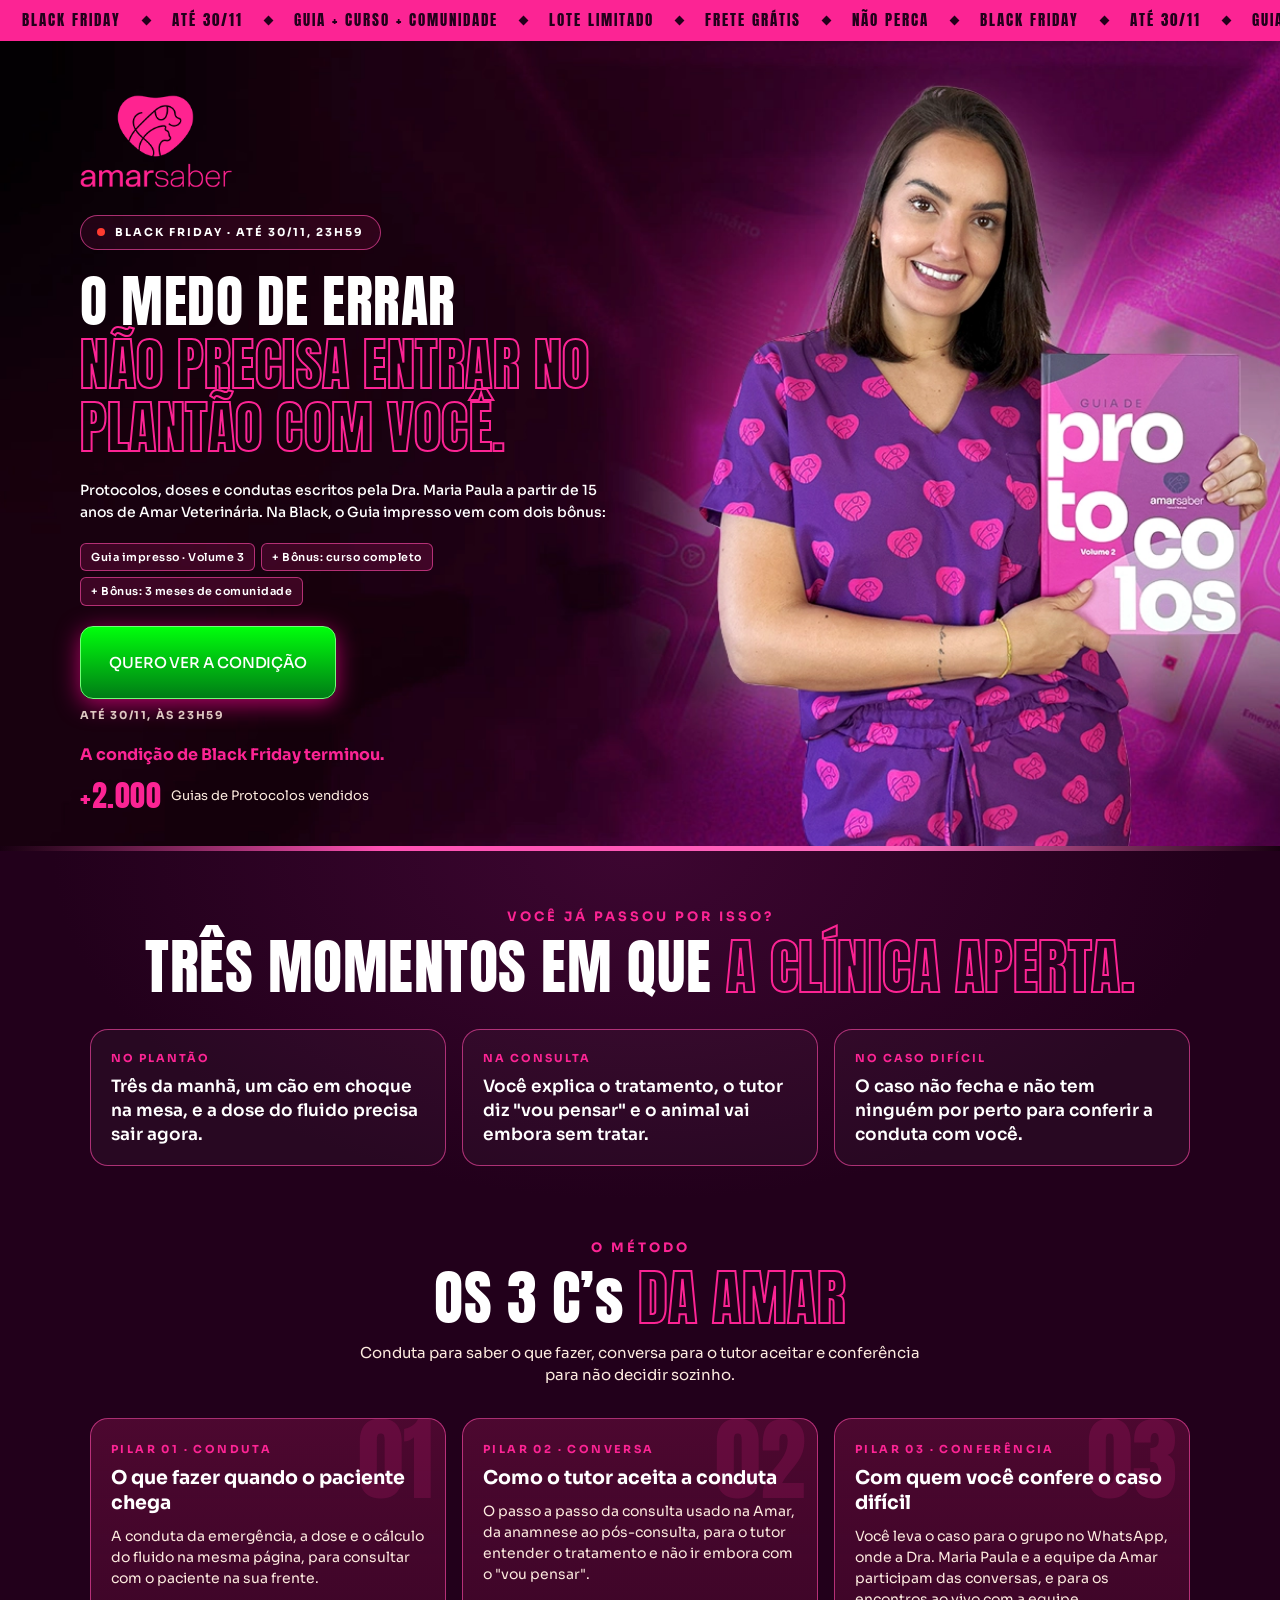
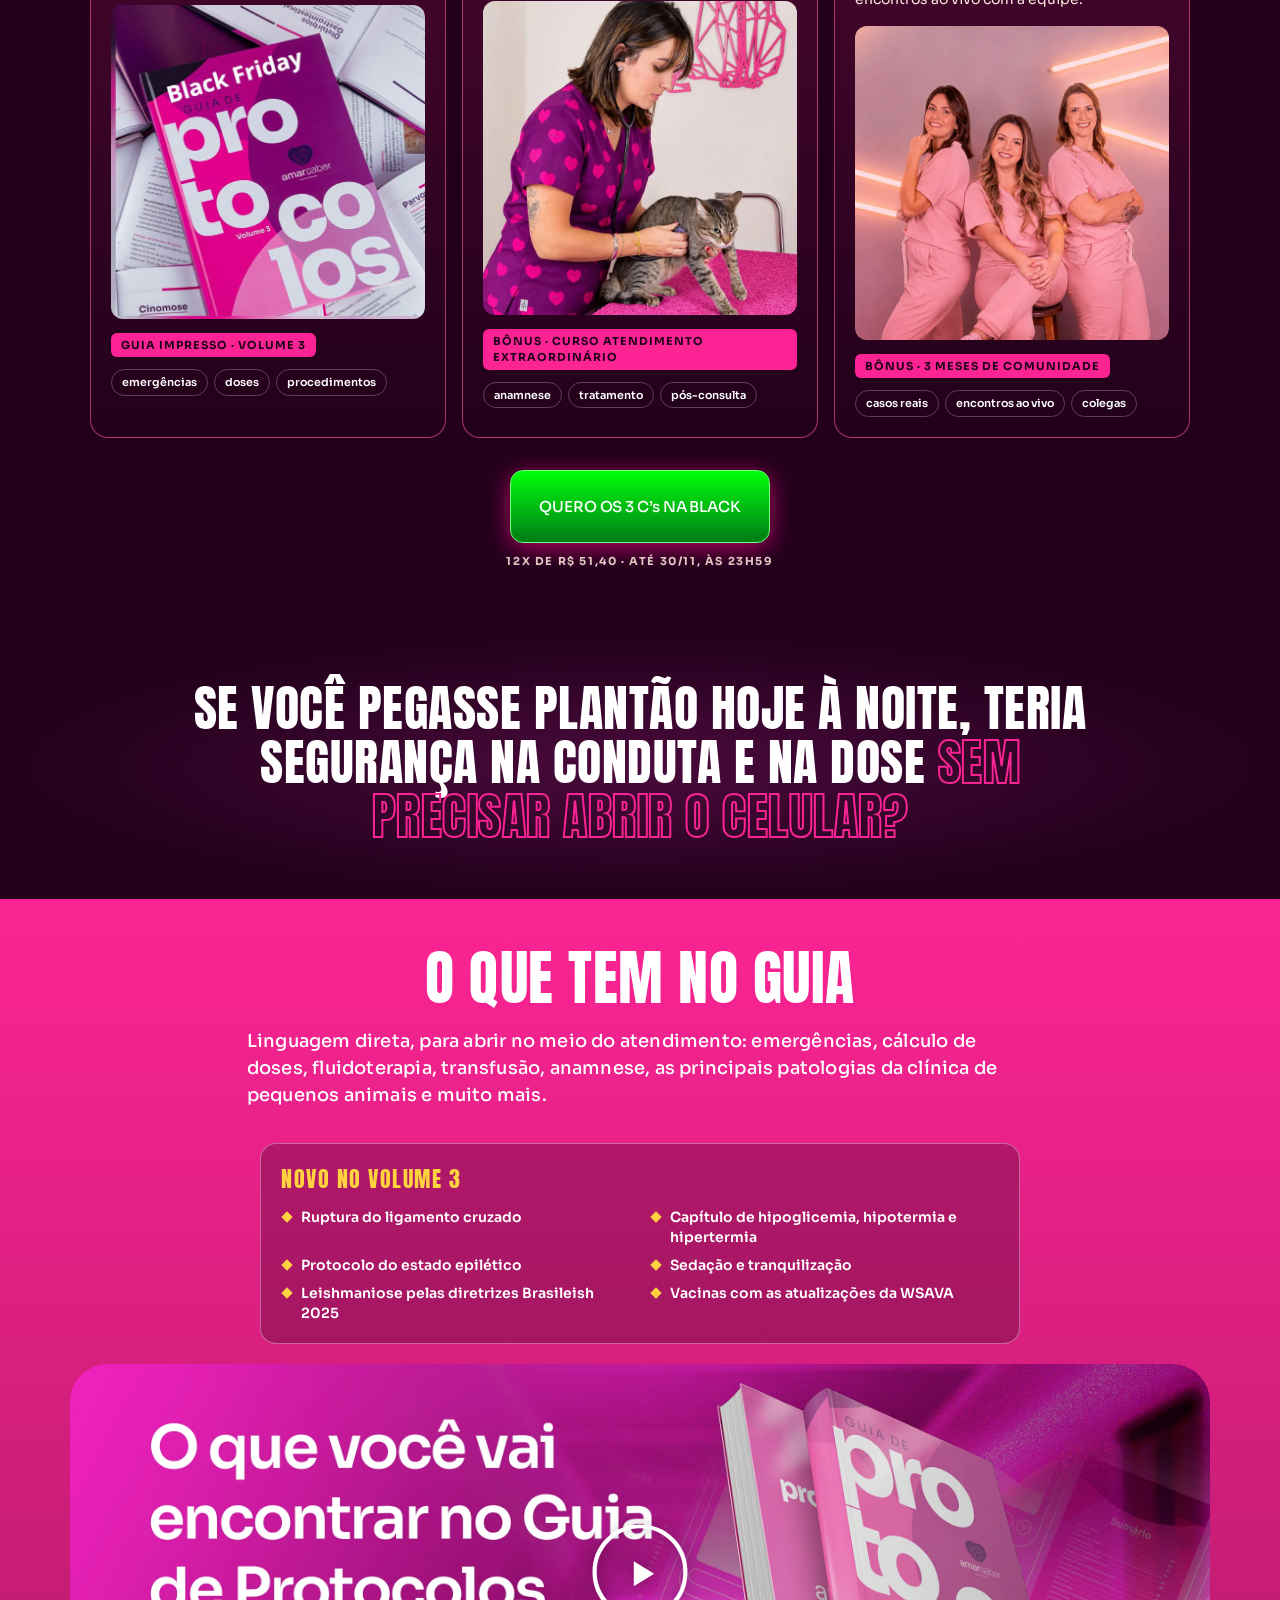
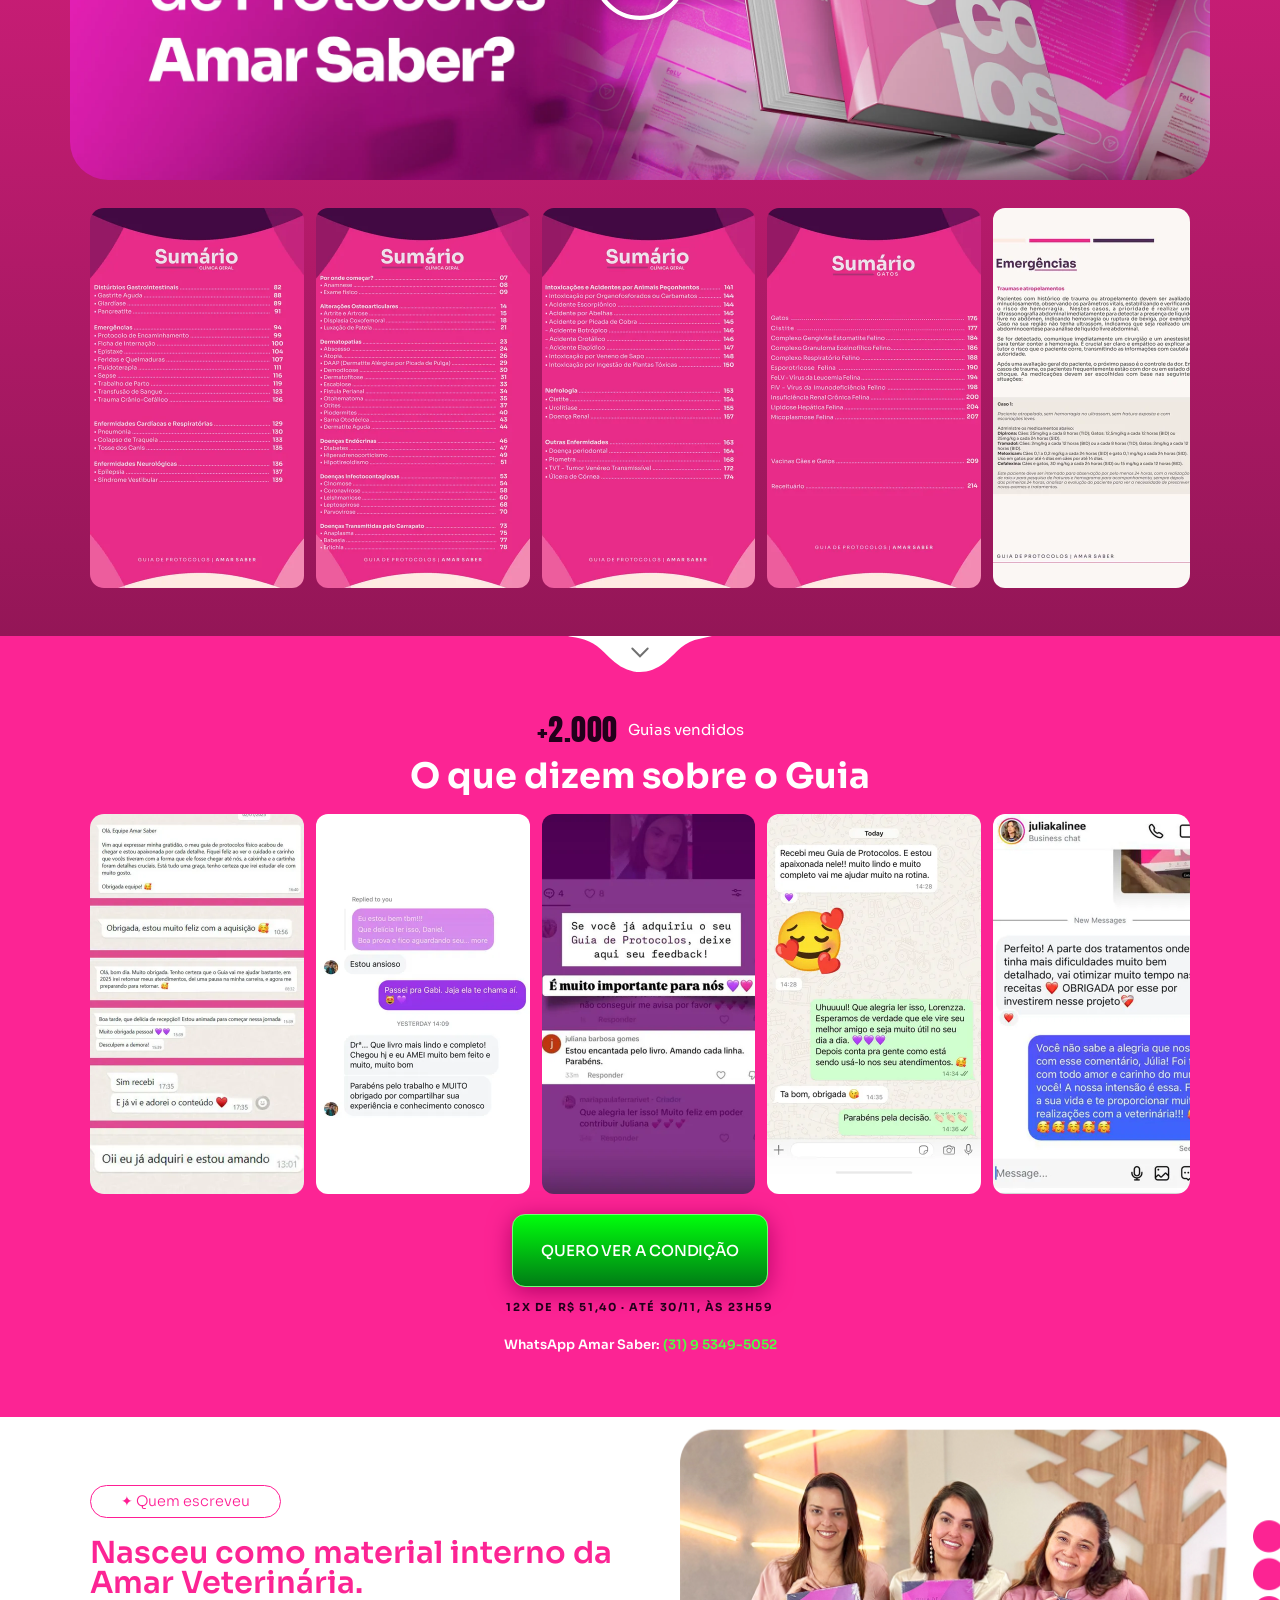
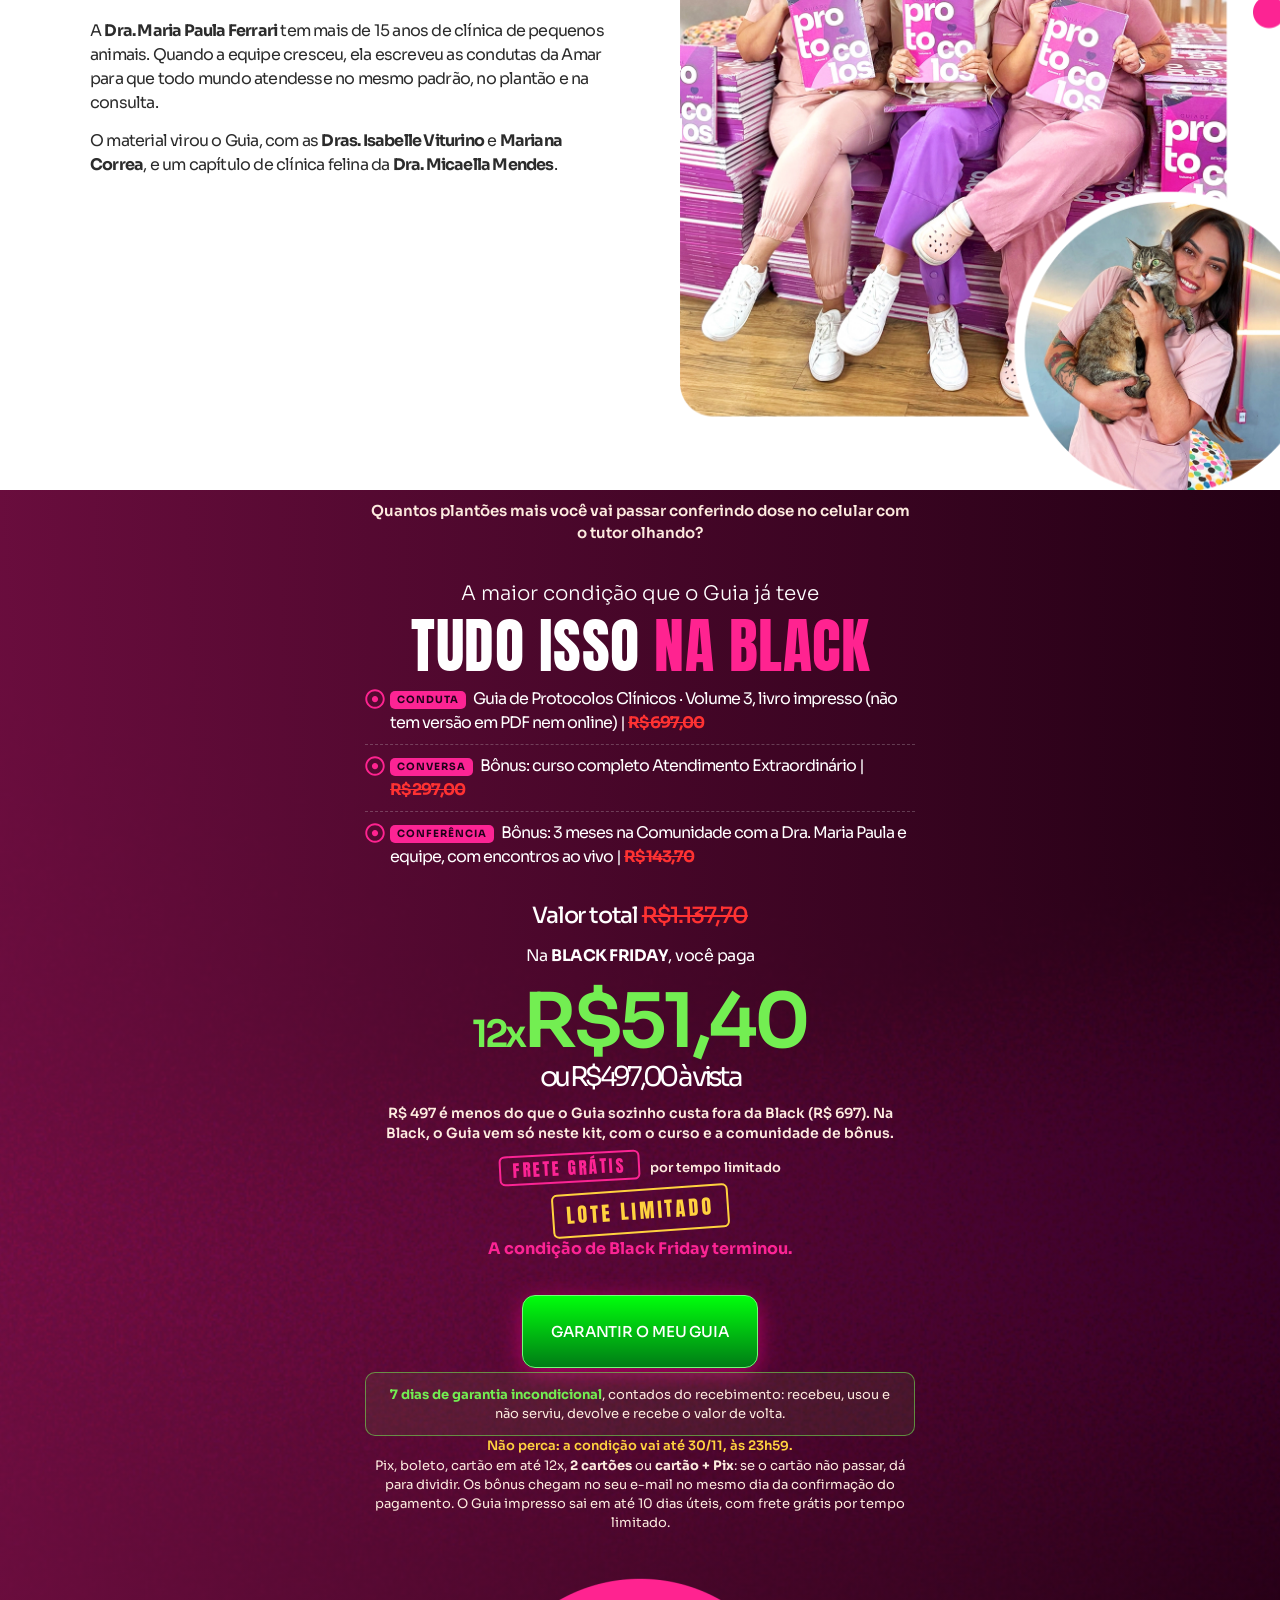
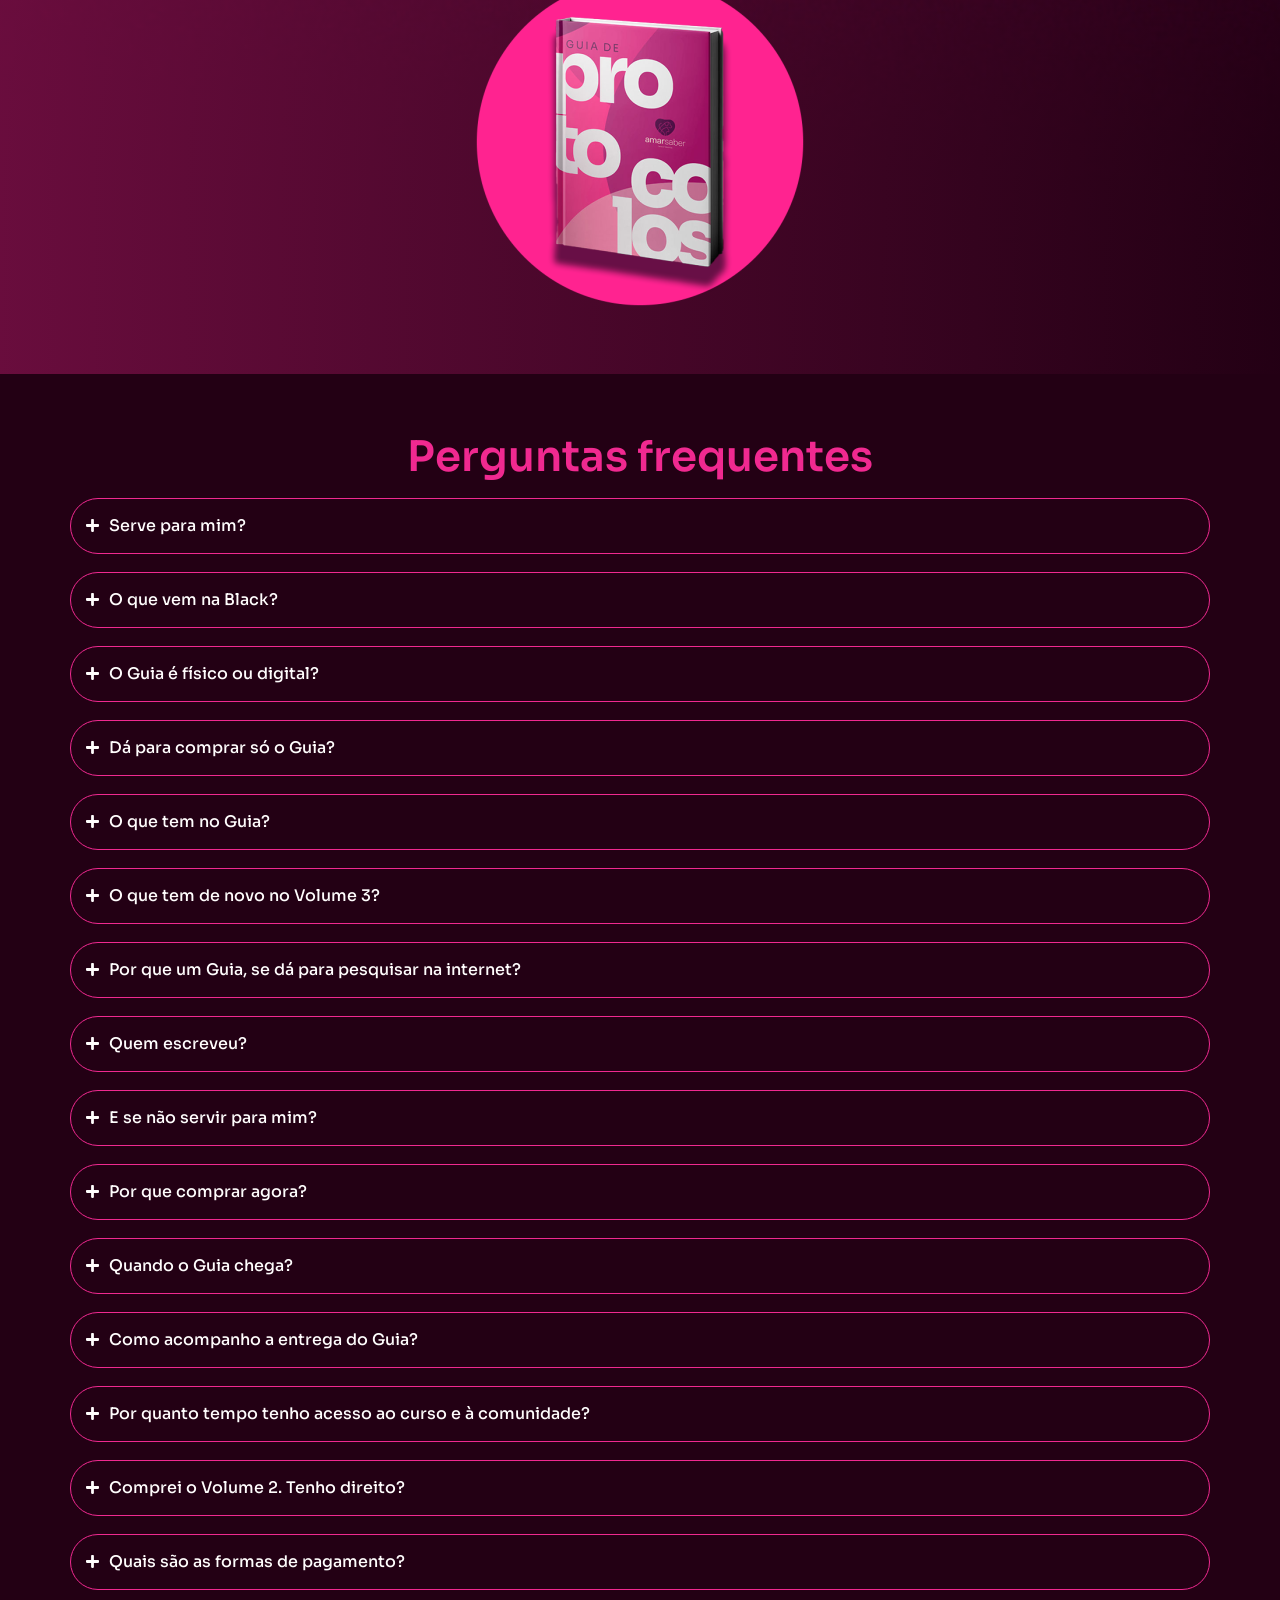
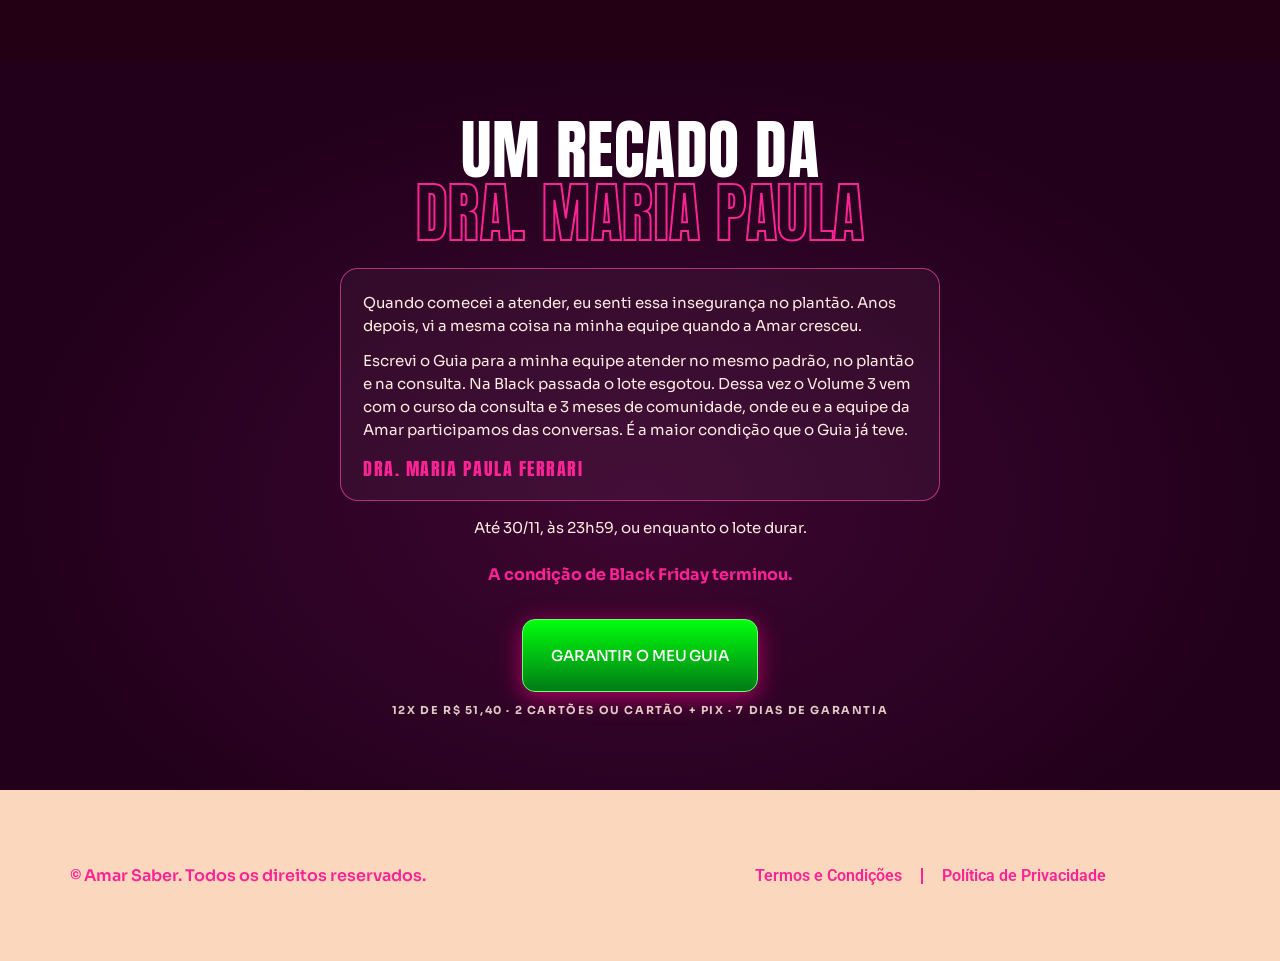
==== commit 0cbaaf61: "Merge da main: linha de pagamento com os bônus (main) e 2 cartões ou cartão + Pix Co-Authored-By: Cl" ====
--- a/index.html
+++ b/index.html
@@ -290,7 +290,7 @@
         <!-- Garantia (09/11): mesmo texto da live (LIVE-ROTEIRO.md, pitch bloco 7). Frete de volta só no FAQ. -->
         <p class="vd-garantia"><b>7 dias de garantia incondicional</b>, contados do recebimento: recebeu, usou e não serviu, devolve e recebe o valor de volta.</p>
         <p class="vd-oferta__urg">Não perca: a condição vai até 30/11, às 23h59.</p>
-        <p class="vd-oferta__pag">Pix, boleto ou cartão em até 12x. Os bônus chegam no seu e-mail no mesmo dia da confirmação do pagamento. O Guia impresso sai em até 10 dias úteis, com frete grátis por tempo limitado.</p>
+        <p class="vd-oferta__pag">Pix, boleto, cartão em até 12x, <b>2 cartões</b> ou <b>cartão + Pix</b>: se o cartão não passar, dá para dividir. Os bônus chegam no seu e-mail no mesmo dia da confirmação do pagamento. O Guia impresso sai em até 10 dias úteis, com frete grátis por tempo limitado.</p>
 
         <img class="oferta__book" src="assets/img/livro-oferta.png" width="380" height="380" alt="Guia de Protocolos" loading="lazy">
       </div>
@@ -384,7 +384,7 @@
     </div>
     <div class="vd-centro vd-centro--coluna">
       <a class="btn" href="https://pay.kiwify.com.br/t4PJOip" data-cta="fechamento">GARANTIR O MEU GUIA</a>
-      <p class="vd-etiqueta">12x de R$ 51,40 · 7 dias de garantia</p>
+      <p class="vd-etiqueta">12x de R$ 51,40 · 2 cartões ou cartão + Pix · 7 dias de garantia</p>
     </div>
   </section>
 
